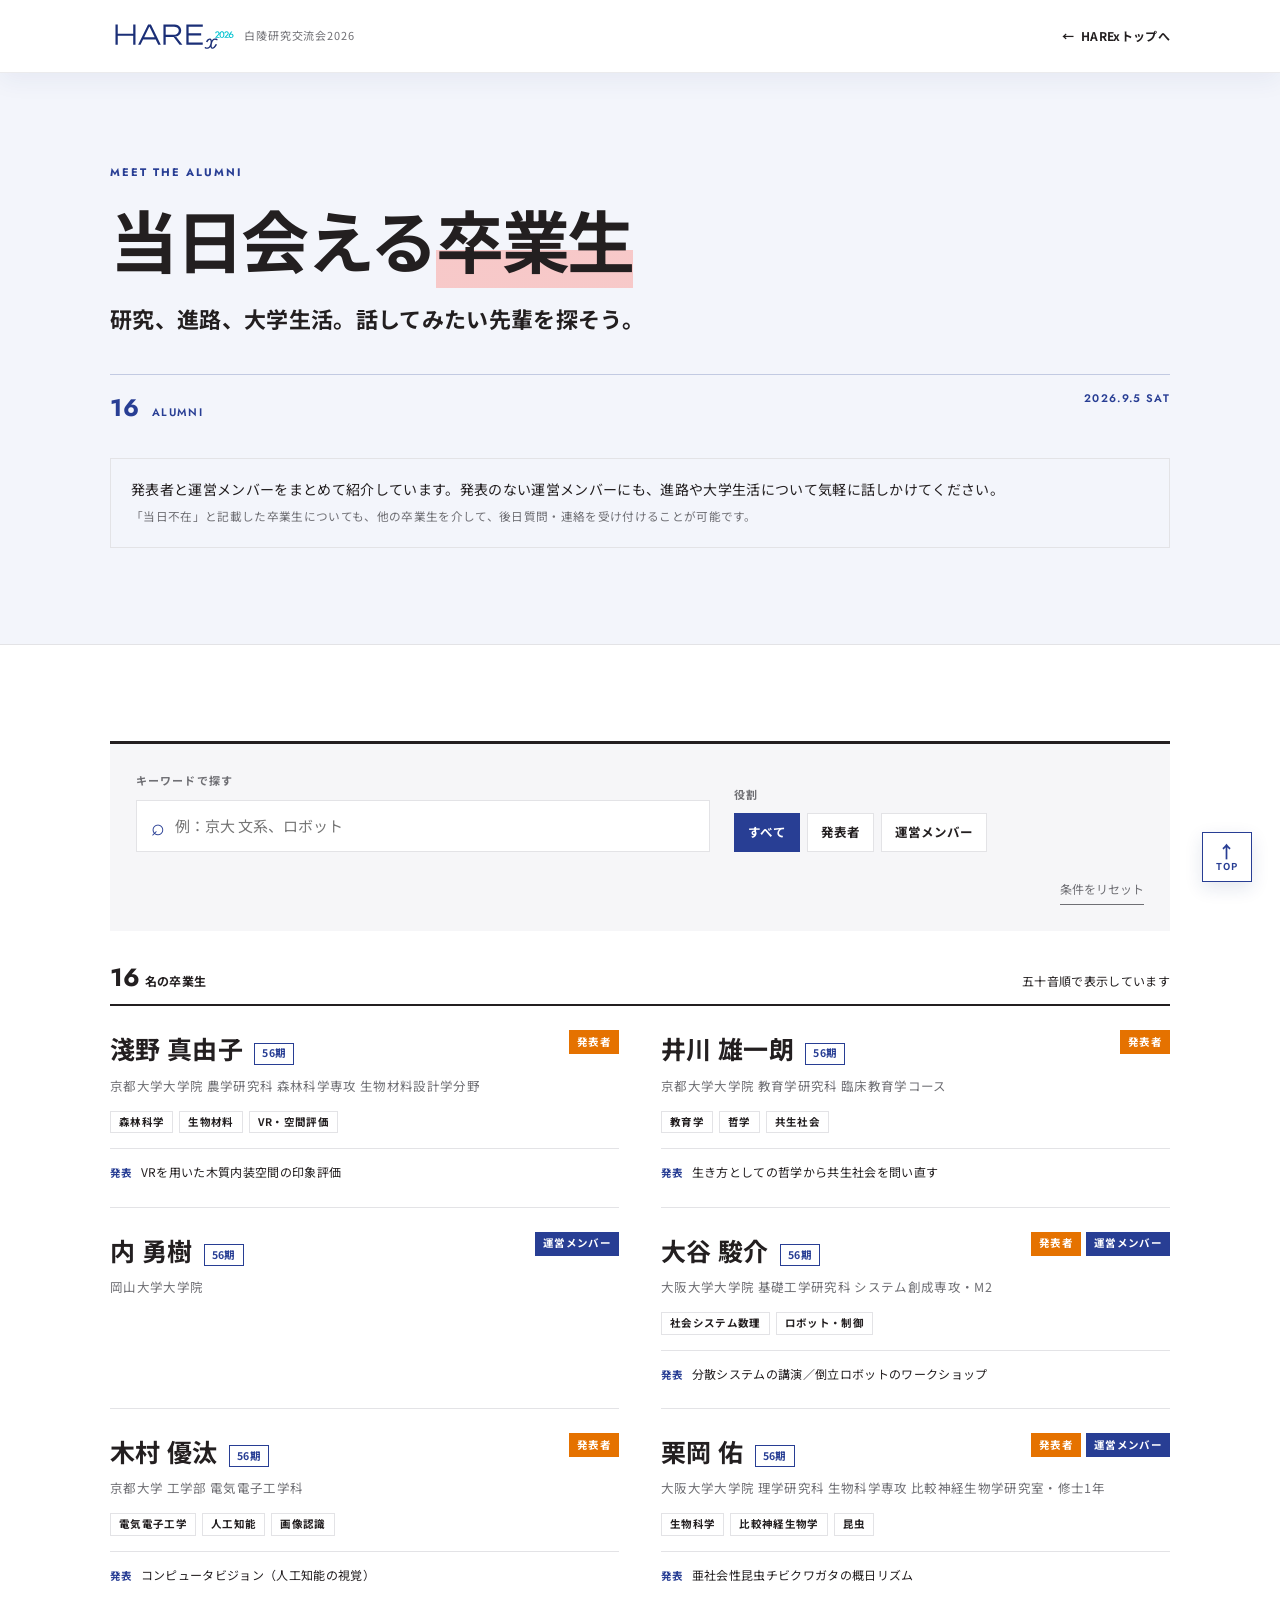
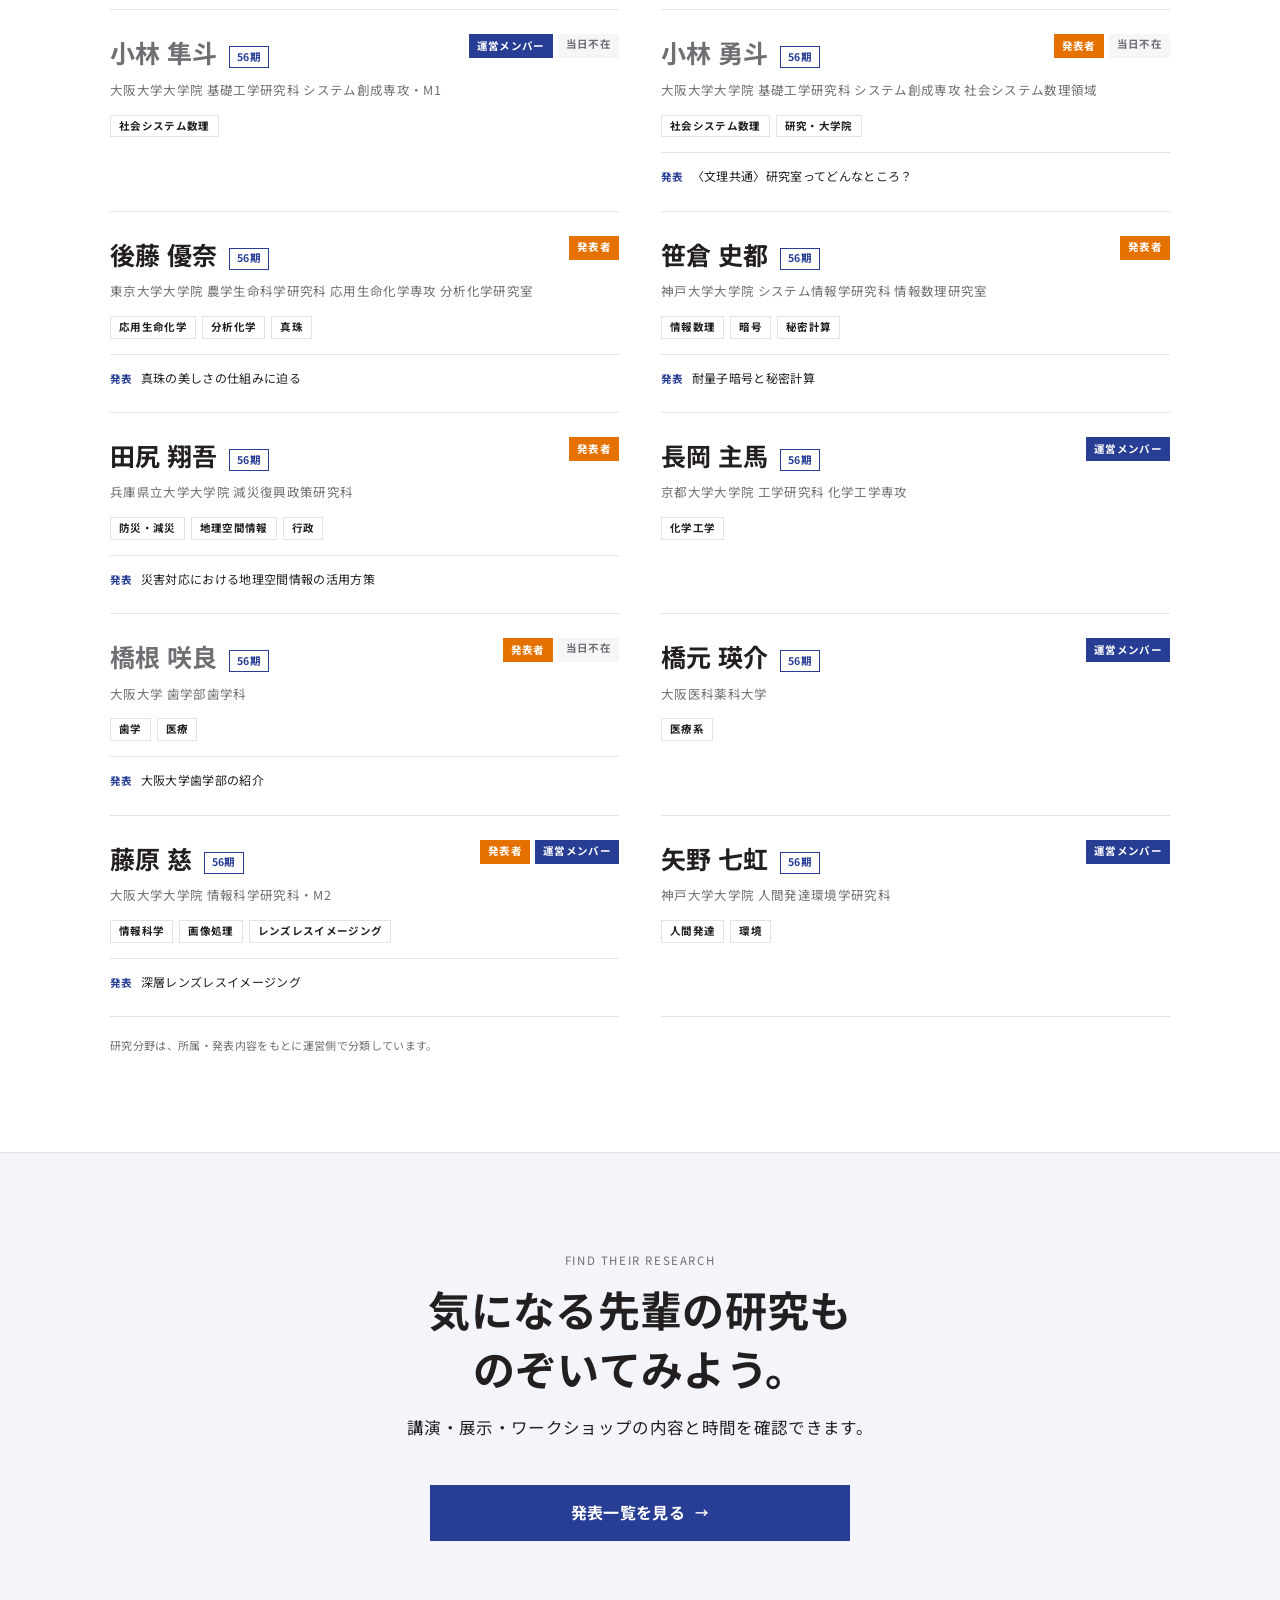
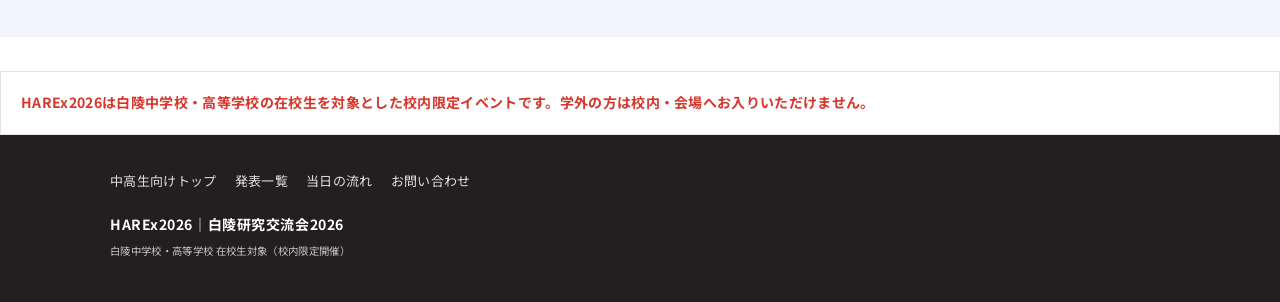
==== alumni.html @ eb09843e "参加メンバー一覧画面追加" ====
<!doctype html>
<html lang="ja">

<head>
    <meta charset="utf-8">
    <meta name="viewport" content="width=device-width,initial-scale=1,viewport-fit=cover">
    <meta name="theme-color" content="#ffffff">
    <title>当日会える卒業生｜HAREx2026</title>
    <meta name="description" content="HAREx2026に参加する白陵卒業生の一覧。大学、研究分野、発表や運営への参加から、話してみたい先輩を探せます。">
    <link rel="preconnect" href="https://fonts.googleapis.com">
    <link rel="preconnect" href="https://fonts.gstatic.com" crossorigin>
    <link href="https://fonts.googleapis.com/css2?family=Noto+Sans+JP:wght@400;500;700&display=swap" rel="stylesheet">
    <link rel="stylesheet" href="assets/style.css">
    <link rel="icon" href="assets/favicon.svg" type="image/svg+xml">
</head>

<body id="top" class="student-site listing-page alumni-page">
    <header class="site-header compact-header">
        <div class="wrap">
            <a class="brand" href="index.html" aria-label="HAREx 白陵研究交流会 トップへ">
                <img class="brand-logo" src="assets/harex-logo.svg" width="315" height="71" alt="HAREx">
                <span class="jp">白陵研究交流会2026</span>
            </a>
            <a class="back-link" href="index.html"><span aria-hidden="true">←</span> HARExトップへ</a>
        </div>
    </header>

    <main>
        <section class="listing-hero alumni-hero">
            <div class="wrap">
                <p class="eyebrow">MEET THE ALUMNI</p>
                <h1>当日会える<span class="mark">卒業生</span></h1>
                <p class="lead">研究、進路、大学生活。<br class="mobile-break">話してみたい先輩を探そう。</p>
                <div class="listing-summary"><span><b id="result-count">16</b> ALUMNI</span><span>2026.9.5 SAT</span>
                </div>
                <p class="notice">
                    発表者と運営メンバーをまとめて紹介しています。発表のない運営メンバーにも、進路や大学生活について気軽に話しかけてください。<br><small>「当日不在」と記載した卒業生についても、他の卒業生を介して、後日質問・連絡を受け付けることが可能です。</small>
                </p>
            </div>
        </section>

        <section class="alumni-browser" aria-labelledby="alumni-browser-title">
            <div class="wrap">
                <h2 id="alumni-browser-title" class="visually-hidden">卒業生を絞り込む</h2>
                <div class="filter-panel alumni-filter-panel">
                    <div class="search-field">
                        <label for="alumni-search">キーワードで探す</label>
                        <div class="search-control"><span aria-hidden="true">⌕</span><input id="alumni-search"
                                type="search" placeholder="例：京大 文系、ロボット" autocomplete="off"><button
                                id="alumni-search-clear" type="button" aria-label="検索語を消去">×</button></div>
                    </div>
                    <fieldset class="filter-group" data-filter-group="role">
                        <legend>役割</legend>
                        <div class="filter-options">
                            <button type="button" class="filter-chip is-active" data-filter="all"
                                aria-pressed="true">すべて</button>
                            <button type="button" class="filter-chip" data-filter="発表者"
                                aria-pressed="false">発表者</button>
                            <button type="button" class="filter-chip" data-filter="運営メンバー"
                                aria-pressed="false">運営メンバー</button>
                        </div>
                    </fieldset>
                    <button id="alumni-reset-filters" class="reset-filters" type="button">条件をリセット</button>
                </div>

                <div class="result-bar" aria-live="polite">
                    <p><b id="alumni-visible-count">16</b>名の卒業生</p>
                    <p id="alumni-filter-description">五十音順で表示しています</p>
                </div>

                <div id="alumni-list" class="member-grid alumni-list">
                    <article class="member-card alumni-card" data-sort="あさのまゆこ" data-role="発表者"
                        data-search="淺野 真由子 あさの まゆこ 発表者 京都大学 京大 大学院 農学研究科 森林科学 生物材料設計 VR 木質 内装 建築 デザイン 心理 環境 林業 木材 材料 生命 農学 理系 工学">
                        <div class="member-head">
                            <h2>淺野 真由子 <span class="cohort-tag">56期</span></h2>
                            <div class="role-tags"><span class="role-tag presenter">発表者</span></div>
                        </div>
                        <p class="member-affiliation">京都大学大学院 農学研究科 森林科学専攻 生物材料設計学分野</p>
                        <ul class="member-fields" aria-label="研究分野">
                            <li>森林科学</li>
                            <li>生物材料</li>
                            <li>VR・空間評価</li>
                        </ul>
                        <p class="member-presentation"><b>発表</b>VRを用いた木質内装空間の印象評価</p>
                    </article>
                    <article class="member-card alumni-card" data-sort="いがわゆういちろう" data-role="発表者"
                        data-search="井川 雄一朗 いがわ ゆういちろう 発表者 京都大学 京大 大学院 教育学研究科 臨床教育学 哲学 共生社会 教育 倫理 思想 心理 多様性 文系 人文 社会">
                        <div class="member-head">
                            <h2>井川 雄一朗 <span class="cohort-tag">56期</span></h2>
                            <div class="role-tags"><span class="role-tag presenter">発表者</span></div>
                        </div>
                        <p class="member-affiliation">京都大学大学院 教育学研究科 臨床教育学コース</p>
                        <ul class="member-fields" aria-label="研究分野">
                            <li>教育学</li>
                            <li>哲学</li>
                            <li>共生社会</li>
                        </ul>
                        <p class="member-presentation"><b>発表</b>生き方としての哲学から共生社会を問い直す</p>
                    </article>
                    <article class="member-card alumni-card" data-sort="うちゆうき" data-role="運営メンバー"
                        data-search="内 勇樹 うち ゆうき 運営メンバー 岡山大学 大学院 進路 大学生活 相談">
                        <div class="member-head">
                            <h2>内 勇樹 <span class="cohort-tag">56期</span></h2>
                            <div class="role-tags"><span class="role-tag organizer">運営メンバー</span></div>
                        </div>
                        <p class="member-affiliation">岡山大学大学院</p>
                    </article>
                    <article class="member-card alumni-card" data-sort="おおたにしゅんすけ" data-role="発表者 運営メンバー"
                        data-search="大谷 駿介 おおたに しゅんすけ 発表者 運営メンバー 大阪大学 阪大 大学院 基礎工学研究科 システム創成専攻 M2 社会システム数理 ロボット 制御 分散システム AI 数学 情報 工学 理系 ものづくり">
                        <div class="member-head">
                            <h2>大谷 駿介 <span class="cohort-tag">56期</span></h2>
                            <div class="role-tags"><span class="role-tag presenter">発表者</span><span
                                    class="role-tag organizer">運営メンバー</span></div>
                        </div>
                        <p class="member-affiliation">大阪大学大学院 基礎工学研究科 システム創成専攻・M2</p>
                        <ul class="member-fields" aria-label="研究分野">
                            <li>社会システム数理</li>
                            <li>ロボット・制御</li>
                        </ul>
                        <p class="member-presentation"><b>発表</b>分散システムの講演／倒立ロボットのワークショップ</p>
                    </article>
                    <article class="member-card alumni-card" data-sort="きむらゆうた" data-role="発表者"
                        data-search="木村 優汰 きむら ゆうた 発表者 京都大学 京大 工学部 電気電子工学科 コンピュータビジョン 人工知能 AI 視覚 画像 カメラ 機械学習 深層学習 プログラミング 情報 数理 理系 工学">
                        <div class="member-head">
                            <h2>木村 優汰 <span class="cohort-tag">56期</span></h2>
                            <div class="role-tags"><span class="role-tag presenter">発表者</span></div>
                        </div>
                        <p class="member-affiliation">京都大学 工学部 電気電子工学科</p>
                        <ul class="member-fields" aria-label="研究分野">
                            <li>電気電子工学</li>
                            <li>人工知能</li>
                            <li>画像認識</li>
                        </ul>
                        <p class="member-presentation"><b>発表</b>コンピュータビジョン（人工知能の視覚）</p>
                    </article>
                    <article class="member-card alumni-card" data-sort="くりおかゆう" data-role="発表者 運営メンバー"
                        data-search="栗岡 佑 くりおか ゆう 発表者 運営メンバー 大阪大学 阪大 大学院 理学研究科 生物科学 比較神経生物学 修士1年 昆虫 チビクワガタ 概日リズム 体内時計 生態 動物 生命 農学 理系">
                        <div class="member-head">
                            <h2>栗岡 佑 <span class="cohort-tag">56期</span></h2>
                            <div class="role-tags"><span class="role-tag presenter">発表者</span><span
                                    class="role-tag organizer">運営メンバー</span></div>
                        </div>
                        <p class="member-affiliation">大阪大学大学院 理学研究科 生物科学専攻 比較神経生物学研究室・修士1年</p>
                        <ul class="member-fields" aria-label="研究分野">
                            <li>生物科学</li>
                            <li>比較神経生物学</li>
                            <li>昆虫</li>
                        </ul>
                        <p class="member-presentation"><b>発表</b>亜社会性昆虫チビクワガタの概日リズム</p>
                    </article>
                    <article class="member-card alumni-card is-absent" data-sort="こばやしはやと" data-role="運営メンバー"
                        data-search="小林 隼斗 こばやし はやと 運営メンバー 当日不在 大阪大学 阪大 大学院 基礎工学研究科 システム創成専攻 M1 社会システム数理 情報 数学 工学 理系">
                        <div class="member-head">
                            <h2>小林 隼斗 <span class="cohort-tag">56期</span></h2>
                            <div class="role-tags"><span class="role-tag organizer">運営メンバー</span><span
                                    class="member-status absent">当日不在</span></div>
                        </div>
                        <p class="member-affiliation">大阪大学大学院 基礎工学研究科 システム創成専攻・M1</p>
                        <ul class="member-fields" aria-label="研究分野">
                            <li>社会システム数理</li>
                        </ul>
                    </article>
                    <article class="member-card alumni-card is-absent" data-sort="こばやしゆうと" data-role="発表者"
                        data-search="小林 勇斗 こばやし ゆうと 発表者 当日不在 大阪大学 阪大 大学院 基礎工学研究科 システム創成専攻 社会システム数理 研究室 研究 進路 大学院 情報 数学 工学 理系">
                        <div class="member-head">
                            <h2>小林 勇斗 <span class="cohort-tag">56期</span></h2>
                            <div class="role-tags"><span class="role-tag presenter">発表者</span><span
                                    class="member-status absent">当日不在</span></div>
                        </div>
                        <p class="member-affiliation">大阪大学大学院 基礎工学研究科 システム創成専攻 社会システム数理領域</p>
                        <ul class="member-fields" aria-label="研究分野">
                            <li>社会システム数理</li>
                            <li>研究・大学院</li>
                        </ul>
                        <p class="member-presentation"><b>発表</b>〈文理共通〉研究室ってどんなところ？</p>
                    </article>
                    <article class="member-card alumni-card" data-sort="ごとうゆうな" data-role="発表者"
                        data-search="後藤 優奈 ごとう ゆうな 発表者 東京大学 東大 大学院 農学生命科学研究科 応用生命化学 分析化学 真珠 宝石 海洋 貝 材料 環境 生物 化学 生命 農学 理系">
                        <div class="member-head">
                            <h2>後藤 優奈 <span class="cohort-tag">56期</span></h2>
                            <div class="role-tags"><span class="role-tag presenter">発表者</span></div>
                        </div>
                        <p class="member-affiliation">東京大学大学院 農学生命科学研究科 応用生命化学専攻 分析化学研究室</p>
                        <ul class="member-fields" aria-label="研究分野">
                            <li>応用生命化学</li>
                            <li>分析化学</li>
                            <li>真珠</li>
                        </ul>
                        <p class="member-presentation"><b>発表</b>真珠の美しさの仕組みに迫る</p>
                    </article>
                    <article class="member-card alumni-card" data-sort="ささくらふみと" data-role="発表者"
                        data-search="笹倉 史都 ささくら ふみと 発表者 神戸大学 神大 大学院 システム情報学研究科 情報数理 暗号 秘密計算 量子 AI セキュリティ 数学 コンピュータ プログラミング 情報 理系 工学">
                        <div class="member-head">
                            <h2>笹倉 史都 <span class="cohort-tag">56期</span></h2>
                            <div class="role-tags"><span class="role-tag presenter">発表者</span></div>
                        </div>
                        <p class="member-affiliation">神戸大学大学院 システム情報学研究科 情報数理研究室</p>
                        <ul class="member-fields" aria-label="研究分野">
                            <li>情報数理</li>
                            <li>暗号</li>
                            <li>秘密計算</li>
                        </ul>
                        <p class="member-presentation"><b>発表</b>耐量子暗号と秘密計算</p>
                    </article>
                    <article class="member-card alumni-card" data-sort="たじりしょうご" data-role="発表者"
                        data-search="田尻 翔吾 たじり しょうご 発表者 兵庫県立大学 兵庫県大 県立大 大学院 減災復興政策研究科 防災 災害 減災 地理空間情報 能登半島地震 輪島 データ 政策 行政 地域 地図 文系 理系 文理融合 社会 情報 環境">
                        <div class="member-head">
                            <h2>田尻 翔吾 <span class="cohort-tag">56期</span></h2>
                            <div class="role-tags"><span class="role-tag presenter">発表者</span></div>
                        </div>
                        <p class="member-affiliation">兵庫県立大学大学院 減災復興政策研究科</p>
                        <ul class="member-fields" aria-label="研究分野">
                            <li>防災・減災</li>
                            <li>地理空間情報</li>
                            <li>行政</li>
                        </ul>
                        <p class="member-presentation"><b>発表</b>災害対応における地理空間情報の活用方策</p>
                    </article>
                    <article class="member-card alumni-card" data-sort="ながおかしゅめ" data-role="運営メンバー"
                        data-search="長岡 主馬 ながおか しゅめ 運営メンバー 京都大学 京大 大学院 工学研究科 化学工学専攻 化学 工学 理系 環境 ものづくり 進路 大学生活 相談">
                        <div class="member-head">
                            <h2>長岡 主馬 <span class="cohort-tag">56期</span></h2>
                            <div class="role-tags"><span class="role-tag organizer">運営メンバー</span></div>
                        </div>
                        <p class="member-affiliation">京都大学大学院 工学研究科 化学工学専攻</p>
                        <ul class="member-fields" aria-label="研究分野">
                            <li>化学工学</li>
                        </ul>
                    </article>
                    <article class="member-card alumni-card is-absent" data-sort="はしねさくら" data-role="発表者"
                        data-search="橋根 咲良 はしね さくら 発表者 当日不在 大阪大学 阪大 歯学部 歯学科 歯科 歯医者 医療 医学 健康 ヘルスケア 生物 生命 理系 進路">
                        <div class="member-head">
                            <h2>橋根 咲良 <span class="cohort-tag">56期</span></h2>
                            <div class="role-tags"><span class="role-tag presenter">発表者</span><span
                                    class="member-status absent">当日不在</span></div>
                        </div>
                        <p class="member-affiliation">大阪大学 歯学部歯学科</p>
                        <ul class="member-fields" aria-label="研究分野">
                            <li>歯学</li>
                            <li>医療</li>
                        </ul>
                        <p class="member-presentation"><b>発表</b>大阪大学歯学部の紹介</p>
                    </article>
                    <article class="member-card alumni-card" data-sort="はしもとえいすけ" data-role="運営メンバー"
                        data-search="橋元 瑛介 はしもと えいすけ 運営メンバー 大阪医科薬科大学 医療 医学 薬学 ヘルスケア 理系 進路 大学生活 相談">
                        <div class="member-head">
                            <h2>橋元 瑛介 <span class="cohort-tag">56期</span></h2>
                            <div class="role-tags"><span class="role-tag organizer">運営メンバー</span></div>
                        </div>
                        <p class="member-affiliation">大阪医科薬科大学</p>
                        <ul class="member-fields" aria-label="関心分野">
                            <li>医療系</li>
                        </ul>
                    </article>
                    <article class="member-card alumni-card" data-sort="ふじわらいつく" data-role="発表者 運営メンバー"
                        data-search="藤原 慈 ふじわら いつく 発表者 運営メンバー 大阪大学 阪大 大学院 情報科学研究科 M2 コンピュータサイエンス レンズレス イメージング AI 人工知能 画像 カメラ 光学 物理 機械学習 プログラミング 数学 情報 工学 理系 ものづくり">
                        <div class="member-head">
                            <h2>藤原 慈 <span class="cohort-tag">56期</span></h2>
                            <div class="role-tags"><span class="role-tag presenter">発表者</span><span
                                    class="role-tag organizer">運営メンバー</span></div>
                        </div>
                        <p class="member-affiliation">大阪大学大学院 情報科学研究科・M2</p>
                        <ul class="member-fields" aria-label="研究分野">
                            <li>情報科学</li>
                            <li>画像処理</li>
                            <li>レンズレスイメージング</li>
                        </ul>
                        <p class="member-presentation"><b>発表</b>深層レンズレスイメージング</p>
                    </article>
                    <article class="member-card alumni-card" data-sort="やのななこ" data-role="運営メンバー"
                        data-search="矢野 七虹 やの ななこ 運営メンバー 神戸大学 神大 大学院 人間発達環境学研究科 人間発達 環境 教育 心理 社会 文系 文理融合 進路 大学生活 相談">
                        <div class="member-head">
                            <h2>矢野 七虹 <span class="cohort-tag">56期</span></h2>
                            <div class="role-tags"><span class="role-tag organizer">運営メンバー</span></div>
                        </div>
                        <p class="member-affiliation">神戸大学大学院 人間発達環境学研究科</p>
                        <ul class="member-fields" aria-label="研究分野">
                            <li>人間発達</li>
                            <li>環境</li>
                        </ul>
                    </article>
                </div>

                <div id="alumni-no-results" class="no-results" hidden>
                    <p class="no-results-mark" aria-hidden="true">?</p>
                    <h2>該当する卒業生が見つかりません</h2>
                    <p>大学名、研究分野、興味のある言葉などを変えてみてください。</p>
                    <button class="btn" type="button" id="alumni-no-results-reset">すべての卒業生に戻す</button>
                </div>
                <p class="classification-note">研究分野は、所属・発表内容をもとに運営側で分類しています。</p>
            </div>
        </section>

        <section class="listing-cta">
            <div class="wrap">
                <p class="num">FIND THEIR RESEARCH</p>
                <h2>気になる先輩の研究も<br>のぞいてみよう。</h2>
                <p>講演・展示・ワークショップの内容と時間を確認できます。</p>
                <a class="btn" href="presentations.html">発表一覧を見る<span class="arw" aria-hidden="true">→</span></a>
            </div>
        </section>
    </main>

    <p class="notice"><b>HAREx2026は白陵中学校・高等学校の在校生を対象とした校内限定イベントです。学外の方は校内・会場へお入りいただけません。</b></p>
    <footer class="site">
        <div class="wrap">
            <div class="links"><a href="index.html">中高生向けトップ</a><a href="presentations.html">発表一覧</a><a
                    href="index.html#schedule">当日の流れ</a><a href="index.html#contact">お問い合わせ</a></div>
            <b>HAREx2026｜白陵研究交流会2026</b><br><small>白陵中学校・高等学校 在校生対象（校内限定開催）</small>
        </div>
    </footer>
    <a class="back-to-top listing-back-to-top" href="#top" aria-label="ページ上部へ戻る"><span class="back-to-top-arrow"
            aria-hidden="true">↑</span><span aria-hidden="true">TOP</span></a>
    <script src="assets/alumni.js" defer></script>
</body>

</html>
---- assets/style.css ----
@charset "utf-8";

@font-face {
    font-family: "Jost";
    src: url("fonts/Jost/Jost-VariableFont_wght.ttf") format("truetype");
    font-style: normal;
    font-weight: 100 900;
    font-display: swap;
}

/* ==========================================================================
   HAREx 開催概要サイト
   構成：1ページ縦スクロール＋上部アンカーナビ。
   考え方：白地・墨色の文字・大きな英字見出し・広い余白で情報を整理し、
           色の塗りつぶしは「押せるもの（ボタン）」と〆切の強調だけに使う。
   ========================================================================== */

:root {
    --ink: #231f20;
    /* 本文・見出しの基本色 */
    --sub: #6f6f74;
    /* 補足文 */
    --line: #e3e3e6;
    /* 罫線 */
    --line-strong: #231f20;
    --bg: #ffffff;
    --tint: #f6f6f8;
    /* ごく薄い面。図の下地などに */
    --navy: #283e94;
    /* リンクとボタン */
    --navy-dark: #1b2f77;
    --red: #d8352b;
    /* 〆切など、注意を引きたい一点 */
    --font: "Noto Sans JP", "Hiragino Kaku Gothic ProN", "Hiragino Sans", "Yu Gothic", Meiryo, system-ui, sans-serif;
    --maxw: 1140px;
    --pad: 22px;
    --head: 56px;
    /* 赤・青のアンダーラインを引き終わるまでの共通時間 */
    --underline-animation-duration: 1.2s;
}

* {
    box-sizing: border-box;
    -webkit-tap-highlight-color: rgba(35, 31, 32, .08);
}

html {
    scroll-behavior: smooth;
    -webkit-text-size-adjust: 100%;
}

body {
    margin: 0;
    background: var(--bg);
    color: var(--ink);
    font-family: var(--font);
    font-size: 15.5px;
    line-height: 1.95;
    letter-spacing: .02em;
    overflow-x: hidden;
    padding-bottom: calc(72px + env(safe-area-inset-bottom));
}

img,
svg {
    max-width: 100%;
}

p {
    margin: 0 0 1.4em;
}

p:last-child {
    margin-bottom: 0;
}

b,
strong {
    font-weight: 700;
}

a {
    color: var(--navy);
}

.wrap {
    max-width: var(--maxw);
    margin: 0 auto;
    padding: 0 var(--pad);
}

.mark {
    background: linear-gradient(transparent 62%, rgba(255, 118, 107, .35) 62%);
}

.emphasis-marker {
    margin: 0 -.08em;
    padding: 0 .08em;
    background: linear-gradient(transparent 58%, rgba(104, 174, 235, .32) 58%);
    -webkit-box-decoration-break: clone;
    box-decoration-break: clone;
}

/* JavaScriptが動作する場合のみ、強調線を初回表示時に左から描く */
.has-scroll-animations .mark,
.has-scroll-animations .emphasis-marker {
    background-repeat: no-repeat;
    background-position: left bottom;
    background-size: 0 100%;
    transition: background-size var(--underline-animation-duration) cubic-bezier(.2, .75, .25, 1);
}

.has-scroll-animations .mark.is-revealed,
.has-scroll-animations .emphasis-marker.is-revealed {
    background-size: 100% 100%;
}

/* ==========================================================================
   ヘッダー
   ========================================================================== */
.site-header {
    position: sticky;
    top: 0;
    z-index: 50;
    background: rgba(255, 255, 255, .76);
    -webkit-backdrop-filter: saturate(1.45) blur(18px);
    backdrop-filter: saturate(1.45) blur(18px);
    border-bottom: 1px solid rgba(227, 227, 230, .72);
    box-shadow: 0 8px 24px rgba(27, 47, 119, .06);
}

.site-header .wrap {
    display: flex;
    flex-wrap: wrap;
    align-items: center;
    gap: 0 16px;
}

.brand {
    display: flex;
    align-items: center;
    gap: 10px;
    height: var(--head);
    text-decoration: none;
    color: var(--ink);
    flex: 1 1 auto;
    overflow: hidden;
    transition: height .28s ease, opacity .2s ease, visibility 0s;
}

.brand-logo {
    display: block;
    width: 112px;
    height: auto;
    transition: width .28s ease;
}

.brand .jp {
    font-size: 11px;
    line-height: 1.4;
    color: var(--sub);
    letter-spacing: .08em;
}

.header-cta {
    display: none;
}

/* アンカーナビ。スマホでは横スクロール、広い画面ではヘッダー右に並ぶ */
.site-nav {
    flex: 1 1 100%;
    display: flex;
    gap: 2px;
    overflow-x: auto;
    scrollbar-width: none;
    border-top: 1px solid var(--line);
    margin: 0 calc(var(--pad) * -1);
    padding: 0 var(--pad);
    -webkit-overflow-scrolling: touch;
}

.site-nav::-webkit-scrollbar {
    display: none;
}

.site-nav a {
    flex: 0 0 auto;
    display: inline-flex;
    align-items: center;
    min-height: 46px;
    padding: 0 12px;
    font-size: 13.5px;
    color: var(--ink);
    text-decoration: none;
    white-space: nowrap;
    border-bottom: 2px solid transparent;
    transition: min-height .28s ease, padding .28s ease, font-size .28s ease;
}

.site-nav a.on {
    font-weight: 700;
    border-bottom-color: var(--ink);
}

.site-nav a:first-child {
    margin-left: auto;
}

/* スクロール後は、スマホではロゴ行を閉じてページ内ナビだけを残す */
body.is-header-compact .brand {
    height: 0;
    opacity: 0;
    visibility: hidden;
    pointer-events: none;
    transition-delay: 0s, 0s, .28s;
}

body.is-header-compact .site-nav a {
    min-height: 42px;
}

body.is-header-compact section {
    scroll-margin-top: 58px;
}

/* ==========================================================================
   ヒーロー
   ========================================================================== */
.mv {
    padding: 44px 0 8px;
    background-color: #eef5f8;
    background-image:
        linear-gradient(rgba(255, 255, 255, .72), rgba(255, 255, 255, .72)),
        url("hakuryo-gemini-generated.png");
    background-repeat: no-repeat;
    background-position: 75% center;
    background-size: cover;
}

.mv .eyebrow {
    font-size: 11px;
    letter-spacing: .22em;
    color: var(--sub);
    margin-bottom: 18px;
}

.mv .date {
    display: flex;
    align-items: baseline;
    flex-wrap: wrap;
    gap: 0 12px;
    font-family: "Jost", sans-serif;
    font-size: clamp(48px, 15vw, 88px);
    font-weight: 500;
    line-height: 1.02;
    letter-spacing: -.02em;
    margin: 0;
}

.mv .date .dow {
    font-size: .3em;
    letter-spacing: .16em;
    font-weight: 500;
}

.mv .time {
    margin: 10px 0 0;
    font-family: "Jost", sans-serif;
    font-size: clamp(20px, 5.4vw, 30px);
    font-weight: 500;
    letter-spacing: .02em;
}

.mv-meta {
    margin: 22px 0 0;
    padding: 18px 0 0;
    border-top: 1px solid var(--line);
    font-size: 14.5px;
    line-height: 1.9;
    color: var(--ink);
}

.mv-meta span {
    display: block;
    color: var(--sub);
    font-size: 13px;
}

.statement {
    padding: 42px 0 8px;
}

.statement h1 {
    margin: 0 0 22px;
    font-size: clamp(24px, 6.6vw, 38px);
    font-weight: 700;
    line-height: 1.6;
    letter-spacing: .01em;
}

.statement p {
    max-width: 44em;
    font-size: 16px;
}

.phd {
    display: block;
    width: 100%;
    max-width: 300px;
    height: auto;
    margin: 26px auto 10px;
}

.credit {
    margin-top: 12px;
    font-size: 11.5px;
    color: var(--sub);
    line-height: 1.7;
}

/* 資料の性格を伝える注記 */
.notice {
    margin: 34px 0 0;
    padding: 18px 20px;
    border: 1px solid var(--line);
    font-size: 14px;
    line-height: 1.85;
}

.notice b {
    color: var(--red);
}

/* ==========================================================================
   セクションの共通形
   ========================================================================== */
section {
    padding: 64px 0;
    border-top: 1px solid var(--line);
    scroll-margin-top: calc(var(--head) + 50px);
}

section:first-of-type {
    border-top: 0;
}

.heading {
    margin: 0 0 30px;
    display: flex;
    align-items: baseline;
    flex-wrap: wrap;
    gap: 4px 14px;
}

.heading .en {
    font-size: clamp(30px, 8.4vw, 48px);
    font-weight: 700;
    line-height: 1.15;
    letter-spacing: .01em;
}

.heading .jp {
    font-size: 13.5px;
    font-weight: 700;
    letter-spacing: .06em;
}

.lead {
    max-width: 44em;
    margin: 0 0 28px;
    font-size: clamp(18px, 4.8vw, 23px);
    font-weight: 700;
    line-height: 1.75;
}

.body {
    max-width: 44em;
}

.body p+p {
    margin-top: 1.4em;
}

.note {
    max-width: 46em;
    margin-top: 26px;
    font-size: 13.5px;
    line-height: 1.85;
    color: var(--sub);
}

h3 {
    margin: 0 0 10px;
    font-size: 17px;
    font-weight: 700;
    line-height: 1.6;
}

/* 見出しの上に置く小さな通し番号 */
.num {
    display: block;
    font-size: 11.5px;
    letter-spacing: .14em;
    color: var(--sub);
    margin-bottom: 6px;
}

/* ========================================================================== 
   定義リスト（開催概要）
   ========================================================================== */
.overview-links {
    display: flex;
    flex-wrap: wrap;
    gap: 8px;
    margin: -8px 0 28px;
}

.overview-links a {
    display: inline-flex;
    align-items: center;
    justify-content: center;
    gap: 7px;
    min-height: 40px;
    padding: 0 14px;
    background: #fff;
    border: 1px solid var(--navy);
    color: var(--navy);
    font-size: 13px;
    font-weight: 700;
    line-height: 1.4;
    text-decoration: none;
    transition: background-color .2s ease, color .2s ease;
}

.overview-links a:hover {
    background: var(--navy);
    color: #fff;
}

.overview-links a:focus-visible {
    outline: 2px solid var(--navy);
    outline-offset: 3px;
}

.facts {
    margin: 0;
    border-top: 1px solid var(--line);
}

.facts>div {
    display: grid;
    grid-template-columns: 84px 1fr;
    gap: 4px 16px;
    padding: 15px 0;
    border-bottom: 1px solid var(--line);
}

.facts dt {
    font-size: 11.5px;
    letter-spacing: .12em;
    color: var(--sub);
    padding-top: 5px;
}

.facts dd {
    margin: 0;
    font-size: 16px;
    line-height: 1.8;
}

.facts dd small {
    display: block;
    font-size: 13px;
    color: var(--sub);
    line-height: 1.7;
}

/* ==========================================================================
   横並びの項目（発表形式・資料の準備・補足など）
   ========================================================================== */
.cols {
    display: grid;
    gap: 0;
}

.cols>article {
    padding: 22px 0;
    border-top: 1px solid var(--line);
}

.cols>article:last-child {
    border-bottom: 1px solid var(--line);
}

.cols p {
    font-size: 15px;
}

.tag {
    display: inline-block;
    margin-top: 10px;
    padding: 5px 12px;
    border: 1px solid var(--line);
    font-size: 13px;
    color: var(--ink);
}

/* 図版の下地 */
.figure {
    margin-top: 16px;
    background: var(--tint);
    padding: 12px;
}

.figure svg {
    display: block;
    width: 100%;
    height: auto;
}

.caption {
    margin-top: 10px;
    font-size: 12.5px;
    color: var(--sub);
    line-height: 1.7;
}

/* 補足の一文（帯にしない） */
.emph {
    margin: 26px 0 0;
    padding: 18px 0 0;
    border-top: 2px solid var(--line-strong);
    font-size: clamp(16px, 4.4vw, 19px);
    font-weight: 700;
    line-height: 1.8;
}

/* ==========================================================================
   会場図
   ========================================================================== */
.venue {
    display: block;
    width: 100%;
    height: auto;
}

.venue .vn-room {
    fill: #fff;
}

.venue .vn-corr {
    fill: #ececee;
}

.venue .vn-wall {
    fill: none;
    stroke: var(--ink);
    stroke-width: 2.2;
    opacity: .7;
}

.venue .vn-prop {
    fill: rgba(35, 31, 32, .13);
}

.venue .vn-move {
    stroke: var(--red);
    stroke-width: 2;
    stroke-dasharray: 5 5;
    fill: none;
}

.venue .vn-name {
    fill: var(--ink);
    font-size: 15px;
    font-weight: 700;
}

.venue .vn-key {
    fill: var(--sub);
    font-size: 8.5px;
    letter-spacing: .12em;
}

.venue .vn-alum {
    fill: var(--red);
}

.venue .vn-you {
    fill: var(--navy);
    opacity: .5;
}

.venue .vn-leg {
    fill: var(--ink);
    font-size: 11px;
}

/* 会場図が画面に入ったときだけ、3企画と自由回遊の流れを短く再生する */
.has-scroll-animations .venue:not(.is-revealed) .vn-move path,
.has-scroll-animations .venue:not(.is-revealed) .vn-participants>use {
    opacity: 0;
}

.venue .vn-room,
.venue .vn-move path,
.venue .vn-participants>use {
    transform-box: fill-box;
    transform-origin: center;
}

.venue.is-revealed .vn-room--talk {
    animation: venue-room-pulse .8s ease-out .05s both;
}

.venue.is-revealed .vn-room--exhibition {
    animation: venue-room-pulse .8s ease-out .28s both;
}

.venue.is-revealed .vn-room--workshop {
    animation: venue-room-pulse .8s ease-out .51s both;
}

.venue.is-revealed .vn-move path {
    animation: venue-route-draw .7s ease-out both;
}

.venue.is-revealed .vn-move path:nth-child(1) {
    animation-delay: .6s;
}

.venue.is-revealed .vn-move path:nth-child(2) {
    animation-delay: .82s;
}

.venue.is-revealed .vn-move path:nth-child(3) {
    animation-delay: 1.04s;
}

.venue.is-revealed .vn-alum.vn-participants>use {
    animation: venue-presenter-pop .55s cubic-bezier(.2, .9, .3, 1.25) both;
}

.venue.is-revealed .vn-alum.vn-participants>use:nth-child(1) {
    animation-delay: .34s;
}

.venue.is-revealed .vn-alum.vn-participants>use:nth-child(2) {
    animation-delay: .56s;
}

.venue.is-revealed .vn-alum.vn-participants>use:nth-child(3) {
    animation-delay: .78s;
}

.venue.is-revealed .vn-you.vn-participants>use:not(.vn-walker) {
    animation: venue-student-arrive .5s ease-out both;
}

.venue.is-revealed .vn-you.vn-participants>use:not(.vn-walker):nth-child(1),
.venue.is-revealed .vn-you.vn-participants>use:not(.vn-walker):nth-child(3),
.venue.is-revealed .vn-you.vn-participants>use:not(.vn-walker):nth-child(5) {
    animation-delay: 1.15s;
}

.venue.is-revealed .vn-you.vn-participants>use:not(.vn-walker):nth-child(2),
.venue.is-revealed .vn-you.vn-participants>use:not(.vn-walker):nth-child(4) {
    animation-delay: 1.35s;
}

.venue.is-revealed .vn-walker--1 {
    animation: venue-walk-right 1.5s ease-in-out 1.15s both;
}

.venue.is-revealed .vn-walker--2 {
    animation: venue-walk-left 1.35s ease-in-out 1.35s both;
}

.venue.is-revealed .vn-walker--3 {
    animation: venue-walk-right 1.4s ease-in-out 1.25s both;
}

.venue.is-revealed .vn-walker--4 {
    animation: venue-walk-left 1.55s ease-in-out 1.05s both;
}

@keyframes venue-room-pulse {
    0% {
        fill: #fff;
    }

    45% {
        fill: #f8e8e5;
    }

    100% {
        fill: #fff;
    }
}

@keyframes venue-route-draw {
    from {
        stroke-dasharray: 44;
        stroke-dashoffset: 44;
        opacity: 0;
    }

    to {
        stroke-dasharray: 5 5;
        stroke-dashoffset: 0;
        opacity: 1;
    }
}

@keyframes venue-presenter-pop {
    from {
        opacity: 0;
        transform: translateY(7px) scale(.5);
    }

    to {
        opacity: 1;
        transform: translateY(0) scale(1);
    }
}

@keyframes venue-student-arrive {
    from {
        opacity: 0;
        transform: translateY(5px);
    }

    to {
        opacity: 1;
        transform: translateY(0);
    }
}

@keyframes venue-walk-right {
    0% {
        opacity: 0;
        transform: translateX(-44px);
    }

    18%,
    82% {
        opacity: .5;
    }

    100% {
        opacity: .5;
        transform: translateX(0);
    }
}

@keyframes venue-walk-left {
    0% {
        opacity: 0;
        transform: translateX(44px);
    }

    18%,
    82% {
        opacity: .5;
    }

    100% {
        opacity: .5;
        transform: translateX(0);
    }
}

/* ==========================================================================
   タイムテーブル
   ========================================================================== */
.tt {
    margin-top: 22px;
    overflow-x: auto;
    -webkit-overflow-scrolling: touch;
}

.tt table {
    width: 100%;
    min-width: 560px;
    border-collapse: collapse;
    table-layout: fixed;
    font-variant-numeric: tabular-nums;
}

.tt th,
.tt td {
    border: 1px solid var(--line);
    padding: 10px 12px;
    text-align: center;
    vertical-align: middle;
}

.tt thead th {
    background: var(--ink);
    color: #fff;
    font-size: 13.5px;
    letter-spacing: .04em;
}

.tt thead th small {
    color: rgba(255, 255, 255, .72);
}

.tt thead th:first-child {
    width: 112px;
    background: #424044;
}

.tt tbody th {
    background: var(--tint);
    color: var(--ink);
    font-size: 14px;
    line-height: 1.3;
}

.tt th small,
.tt td small {
    display: block;
    margin-top: 3px;
    color: var(--sub);
    font-size: 10.5px;
    font-weight: 400;
    line-height: 1.5;
}

.tt td {
    font-size: 13px;
    line-height: 1.4;
}

.tt td b {
    display: block;
    color: var(--ink);
    font-size: 13.5px;
}

.tt .slot-30 {
    height: 66px;
}

.tt .slot-15 {
    height: 34px;
}

.tt .talk {
    background: rgba(40, 62, 148, .08);
}

.tt .exhibition {
    background: rgba(35, 31, 32, .045);
}

.tt .workshop {
    background: rgba(40, 62, 148, .035);
}

/* ==========================================================================
   発表内容の図とタグ
   ========================================================================== */
.mixfig {
    display: block;
    width: 100%;
    max-width: 480px;
    height: auto;
    margin: 0 auto;
}

.mf-main {
    fill: rgba(40, 62, 148, .1);
    stroke: var(--navy);
    stroke-width: 2;
}

.mf-sub {
    fill: rgba(216, 53, 43, .08);
    stroke: var(--red);
    stroke-width: 2;
}

.mf-tag {
    fill: var(--sub);
    font-size: 10px;
    letter-spacing: .14em;
    text-anchor: middle;
    font-weight: 700;
}

.mf-name {
    fill: var(--ink);
    text-anchor: middle;
    font-weight: 700;
}

.mf-plus {
    fill: var(--sub);
    font-size: 26px;
    text-anchor: middle;
}

/* 「研究トピック＋専攻分野」の関係を順番に組み立てる */
.has-scroll-animations [data-scroll-animation="mix"]:not(.is-revealed) .mf-main,
.has-scroll-animations [data-scroll-animation="mix"]:not(.is-revealed) .mf-sub,
.has-scroll-animations [data-scroll-animation="mix"]:not(.is-revealed) text,
.has-scroll-animations [data-scroll-animation="slides"]:not(.is-revealed) *,
.has-scroll-animations [data-scroll-animation="posters"]:not(.is-revealed) *,
.has-scroll-animations [data-scroll-animation="demonstration"]:not(.is-revealed) * {
    opacity: 0;
}

[data-scroll-animation="mix"] .mf-main,
[data-scroll-animation="mix"] .mf-sub,
[data-scroll-animation="mix"] text,
[data-scroll-animation="slides"] *,
[data-scroll-animation="posters"] *,
[data-scroll-animation="demonstration"] * {
    transform-box: fill-box;
    transform-origin: center;
}

[data-scroll-animation="mix"].is-revealed .mf-main {
    animation: diagram-circle-in .65s cubic-bezier(.2, .85, .25, 1.15) both;
}

[data-scroll-animation="mix"].is-revealed .mf-plus {
    animation: diagram-pop-in .4s ease-out .32s both;
}

[data-scroll-animation="mix"].is-revealed .mf-sub {
    animation: diagram-circle-in .6s cubic-bezier(.2, .85, .25, 1.15) .5s both;
}

[data-scroll-animation="mix"].is-revealed .mf-main~text:not(.mf-plus),
[data-scroll-animation="mix"].is-revealed .mf-main+text {
    animation: diagram-fade-up .45s ease-out .22s both;
}

[data-scroll-animation="mix"].is-revealed .mf-sub~text {
    animation: diagram-fade-up .45s ease-out .78s both;
}

@keyframes diagram-circle-in {
    from {
        opacity: 0;
        transform: scale(.68);
    }

    to {
        opacity: 1;
        transform: scale(1);
    }
}

@keyframes diagram-pop-in {
    from {
        opacity: 0;
        transform: scale(.35) rotate(-12deg);
    }

    to {
        opacity: 1;
        transform: scale(1) rotate(0);
    }
}

@keyframes diagram-fade-up {
    from {
        opacity: 0;
        transform: translateY(6px);
    }

    to {
        opacity: 1;
        transform: translateY(0);
    }
}

.topics {
    display: flex;
    flex-wrap: wrap;
    gap: 8px;
    margin: 12px 0 0;
    padding: 0;
}

.topics li {
    list-style: none;
    padding: 7px 13px;
    border: 1px solid var(--line);
    font-size: 13.5px;
}

.list-label {
    margin: 34px 0 0;
    font-size: 12px;
    font-weight: 700;
    letter-spacing: .12em;
    color: var(--sub);
}

ul.plain {
    margin: 12px 0 0;
    padding: 0;
    list-style: none;
    border-top: 1px solid var(--line);
}

ul.plain li {
    padding: 11px 0;
    border-bottom: 1px solid var(--line);
    font-size: 15px;
}

/* 資料の作例サムネイル */
.of-sheet {
    fill: #fff;
    stroke: var(--line);
}

.of-block {
    fill: rgba(35, 31, 32, .2);
}

.of-mini {
    fill: rgba(40, 62, 148, .22);
}

.of-ink {
    stroke: var(--sub);
    stroke-width: 2;
    fill: none;
    stroke-linecap: round;
}

/* 資料作例は用紙、内容、図表の順に静かに立ち上げる */
[data-scroll-animation="slides"].is-revealed .of-sheet,
[data-scroll-animation="posters"].is-revealed .of-sheet,
[data-scroll-animation="demonstration"].is-revealed .of-sheet {
    animation: diagram-sheet-in .55s ease-out both;
}

[data-scroll-animation="slides"].is-revealed .of-sheet~.of-sheet,
[data-scroll-animation="posters"].is-revealed .of-sheet~.of-sheet,
[data-scroll-animation="demonstration"].is-revealed .of-sheet~.of-sheet {
    animation-delay: .18s;
}

[data-scroll-animation="slides"].is-revealed .of-block,
[data-scroll-animation="posters"].is-revealed .of-block {
    animation: diagram-content-in .5s ease-out .38s both;
    transform-origin: left center;
}

[data-scroll-animation="slides"].is-revealed .of-mini,
[data-scroll-animation="posters"].is-revealed .of-mini {
    animation: diagram-pop-in .48s ease-out .62s both;
}

[data-scroll-animation="posters"].is-revealed .of-mini rect {
    animation: diagram-tile-in .35s ease-out both;
}

[data-scroll-animation="posters"].is-revealed .of-mini rect:nth-child(2),
[data-scroll-animation="posters"].is-revealed .of-mini rect:nth-child(5) {
    animation-delay: .12s;
}

[data-scroll-animation="posters"].is-revealed .of-mini rect:nth-child(3),
[data-scroll-animation="posters"].is-revealed .of-mini rect:nth-child(6) {
    animation-delay: .24s;
}

[data-scroll-animation="demonstration"].is-revealed .of-block {
    animation: diagram-demo-in .48s ease-out .35s both;
}

[data-scroll-animation="demonstration"].is-revealed .of-block:nth-of-type(n+4) {
    animation-delay: .58s;
}

[data-scroll-animation="demonstration"].is-revealed .of-ink {
    animation: diagram-line-draw .75s ease-out .72s both;
}

@keyframes diagram-sheet-in {
    from {
        opacity: 0;
        transform: translateY(9px) scale(.97);
    }

    to {
        opacity: 1;
        transform: translateY(0) scale(1);
    }
}

@keyframes diagram-content-in {
    from {
        opacity: 0;
        transform: scaleX(.25);
    }

    to {
        opacity: 1;
        transform: scaleX(1);
    }
}

@keyframes diagram-tile-in {
    from {
        opacity: 0;
        transform: translateY(4px);
    }

    to {
        opacity: 1;
        transform: translateY(0);
    }
}

@keyframes diagram-demo-in {
    from {
        opacity: 0;
        transform: translateY(7px) scale(.82);
    }

    to {
        opacity: 1;
        transform: translateY(0) scale(1);
    }
}

@keyframes diagram-line-draw {
    from {
        opacity: 0;
        stroke-dasharray: 180;
        stroke-dashoffset: 180;
    }

    to {
        opacity: 1;
        stroke-dasharray: 180;
        stroke-dashoffset: 0;
    }
}

/* ==========================================================================
   参加登録
   ========================================================================== */
.entry {
    padding: 26px 0 30px;
    border-top: 1px solid var(--line);
}

.entry:last-of-type {
    border-bottom: 1px solid var(--line);
}

.entry h3 {
    font-size: 19px;
}

.entry .body {
    font-size: 15px;
}

.deadline {
    display: flex;
    align-items: baseline;
    flex-wrap: wrap;
    gap: 4px 14px;
    margin: 0 0 26px;
    padding: 16px 18px;
    border: 1px solid var(--red);
}

.deadline .l {
    font-size: 11px;
    letter-spacing: .14em;
    color: var(--red);
    font-weight: 700;
}

.deadline .d {
    font-size: clamp(17px, 4.8vw, 21px);
    font-weight: 700;
    line-height: 1.5;
}

.btn {
    display: inline-flex;
    align-items: center;
    justify-content: center;
    gap: 10px;
    min-height: 56px;
    width: 100%;
    max-width: 420px;
    margin-top: 18px;
    padding: 0 22px;
    background: var(--navy);
    color: #fff;
    font-size: 16px;
    font-weight: 700;
    text-decoration: none;
    border: 1px solid var(--navy);
}

.btn:hover {
    background: var(--navy-dark);
}

.btn.sub {
    background: #fff;
    color: var(--navy);
}

.btn .arw {
    font-size: .85em;
}

.btn .arw,
.header-cta .arw,
.overview-links .arw {
    display: inline-block;
    transition: transform .2s ease;
}

.btn:hover .arw,
.btn:focus-visible .arw,
.header-cta a:hover .arw,
.header-cta a:focus-visible .arw,
.overview-links a:hover .arw,
.overview-links a:focus-visible .arw {
    transform: translate(3px, -3px);
}

.topic-jump {
    display: inline-flex;
    align-items: center;
    gap: 6px;
    float: right;
    min-height: 27px;
    margin-left: .65em;
    padding: 1px 9px;
    background: #fff;
    border: 1px solid var(--navy);
    color: var(--navy);
    font-size: 11.5px;
    font-weight: 700;
    letter-spacing: .02em;
    line-height: 1.4;
    text-decoration: none;
    vertical-align: .08em;
    white-space: nowrap;
    transition: background-color .2s ease, border-color .2s ease, color .2s ease;
}

.topic-jump:hover {
    background: var(--navy);
    color: #fff;
}

.topic-jump:focus-visible {
    outline: 2px solid var(--navy);
    outline-offset: 3px;
}

.topic-jump .arw {
    display: inline-block;
    font-size: 10px;
    transition: transform .2s ease;
}

.topic-jump:hover .arw,
.topic-jump:focus-visible .arw {
    transform: translateY(3px);
}

.qr {
    display: none;
    align-items: center;
    gap: 14px;
    margin-top: 18px;
    padding: 14px;
    border: 1px solid var(--line);
    max-width: 420px;
}

.qr img {
    width: 92px;
    height: auto;
    flex: 0 0 auto;
    image-rendering: pixelated;
}

.qr .t {
    font-size: 12.5px;
    color: var(--sub);
    line-height: 1.7;
    word-break: break-all;
}

/* ==========================================================================
   よくある補足（アコーディオン）
   ========================================================================== */
.qa {
    border-top: 1px solid var(--line);
}

.qa details {
    border-bottom: 1px solid var(--line);
}

.qa summary {
    display: flex;
    align-items: center;
    gap: 12px;
    padding: 18px 0;
    font-size: 16px;
    font-weight: 700;
    cursor: pointer;
    list-style: none;
}

.qa summary::-webkit-details-marker {
    display: none;
}

.qa summary::after {
    content: "＋";
    margin-left: auto;
    font-size: 15px;
    color: var(--sub);
    font-weight: 400;
}

.qa details[open] summary::after {
    content: "−";
}

.qa .a {
    padding: 0 0 20px;
    font-size: 15px;
    line-height: 1.9;
}

/* ==========================================================================
   締めと連絡先
   ========================================================================== */
.closing .lead {
    max-width: 30em;
}

.contact {
    margin-top: 14px;
    border-top: 1px solid var(--line);
}

.contact div {
    display: flex;
    align-items: center;
    gap: 14px;
    min-height: 58px;
    padding: 10px 0;
    border-bottom: 1px solid var(--line);
    font-size: 15.5px;
    word-break: break-all;
}

.contact .k {
    flex: 0 0 52px;
    font-size: 11px;
    letter-spacing: .1em;
    color: var(--sub);
}

/* ==========================================================================
   フッターと固定ボタン
   ========================================================================== */
footer.site {
    background: var(--ink);
    color: rgba(255, 255, 255, .72);
    padding: 34px 0 40px;
    font-size: 12.5px;
    line-height: 1.9;
}

footer.site b {
    color: #fff;
    font-size: 14px;
    letter-spacing: .04em;
}

footer.site .links {
    display: flex;
    flex-wrap: wrap;
    gap: 6px 18px;
    margin-bottom: 18px;
}

footer.site .links a {
    color: rgba(255, 255, 255, .85);
    text-decoration: none;
    font-size: 13px;
}

footer.site .for-presenters {
    margin: 0 0 12px;
    font-size: 12px;
}

footer.site .for-presenters a {
    color: rgba(255, 255, 255, .74);
    text-decoration: underline;
    text-underline-offset: 3px;
}

footer.site .for-presenters a:hover,
footer.site .for-presenters a:focus-visible {
    color: #fff;
}

.back-to-top {
    position: fixed;
    right: 14px;
    bottom: calc(84px + env(safe-area-inset-bottom));
    z-index: 61;
    display: inline-flex;
    flex-direction: column;
    align-items: center;
    justify-content: center;
    width: 46px;
    height: 46px;
    background: rgba(255, 255, 255, .84);
    -webkit-backdrop-filter: blur(12px);
    backdrop-filter: blur(12px);
    border: 1px solid var(--navy);
    box-shadow: 0 6px 18px rgba(27, 47, 119, .12);
    color: var(--navy);
    font-size: 9.5px;
    font-weight: 700;
    letter-spacing: .08em;
    line-height: 1.1;
    text-decoration: none;
    transition: background-color .2s ease, color .2s ease, transform .2s ease;
}

.back-to-top-arrow {
    margin-bottom: 2px;
    font-size: 17px;
    line-height: 1;
}

.back-to-top:hover {
    background: var(--navy);
    color: #fff;
    transform: translateY(-2px);
}

.back-to-top:focus-visible {
    outline: 2px solid var(--navy);
    outline-offset: 3px;
}

.fixed-cta {
    position: fixed;
    left: 0;
    right: 0;
    bottom: 0;
    z-index: 60;
    padding: 8px var(--pad) calc(8px + env(safe-area-inset-bottom));
    background: rgba(255, 255, 255, .97);
    border-top: 1px solid var(--line);
}

.fixed-cta-inner {
    display: grid;
    grid-template-columns: minmax(0, 3fr) minmax(0, 2fr);
    gap: 8px;
    width: 100%;
    max-width: 620px;
    margin: 0 auto;
}

.fixed-cta .btn {
    margin: 0;
    display: flex;
    min-height: 52px;
    max-width: none;
    padding: 0 9px;
    font-size: clamp(12px, 3.5vw, 15px);
    white-space: nowrap;
}

.fixed-cta .btn.sub:hover {
    background: var(--tint);
}

/* ==========================================================================
   広い画面
   ========================================================================== */
@media (min-width:900px) {
    :root {
        --pad: 40px;
        --head: 72px;
    }

    body {
        font-size: 16.5px;
        padding-bottom: 0;
    }

    .site-header .wrap {
        flex-wrap: wrap;
    }

    .brand {
        flex: 1 1 auto;
    }

    .brand-logo {
        width: 124px;
    }

    .mobile-break {
        display: none;
    }

    .header-cta {
        display: grid;
        grid-template-columns: minmax(0, 3fr) minmax(0, 2fr);
        gap: 8px;
        width: 300px;
        transition: width .28s ease;
    }

    .header-cta a {
        display: inline-flex;
        align-items: center;
        justify-content: center;
        gap: 6px;
        min-height: 40px;
        padding: 0 12px;
        background: var(--navy);
        border: 1px solid var(--navy);
        color: #fff;
        font-size: 12.5px;
        font-weight: 700;
        line-height: 1.3;
        text-decoration: none;
        white-space: nowrap;
        transition: background-color .2s ease, color .2s ease;
    }

    .header-cta a:hover {
        background: var(--navy-dark);
    }

    .header-cta a.sub {
        background: rgba(255, 255, 255, .78);
        color: var(--navy);
    }

    .header-cta a.sub:hover {
        background: #fff;
    }

    .header-cta a:focus-visible {
        outline: 2px solid var(--navy);
        outline-offset: 3px;
    }

    .site-nav {
        flex: 1 1 100%;
        justify-content: flex-end;
        overflow: visible;
        border-top: 1px solid rgba(227, 227, 230, .72);
        margin: 0;
        padding: 0;
    }

    .site-nav a {
        min-height: 46px;
        padding: 0 14px;
        font-size: 14px;
    }

    /* スクロール後もロゴ・主ボタン・全ナビを残し、補助要素だけを省く */
    body.is-header-compact .brand {
        height: 48px;
        opacity: 1;
        visibility: visible;
        pointer-events: auto;
        transition-delay: 0s;
    }

    body.is-header-compact .brand-logo {
        width: 92px;
    }

    body.is-header-compact .brand .jp {
        display: none;
    }

    body.is-header-compact .header-cta {
        grid-template-columns: minmax(0, 3fr) minmax(0, 2fr);
        width: 300px;
    }

    body.is-header-compact .header-cta a {
        min-height: 34px;
    }

    body.is-header-compact .site-nav a {
        min-height: 40px;
        padding-right: 13px;
        padding-left: 13px;
        font-size: 13.5px;
    }

    body.is-header-compact section {
        scroll-margin-top: 96px;
    }

    .mv {
        padding: 76px 0 12px;
        background-image:
            linear-gradient(90deg,
                rgba(255, 255, 255, .95) 0%,
                rgba(255, 255, 255, .88) 42%,
                rgba(255, 255, 255, .44) 72%,
                rgba(255, 255, 255, .16) 100%),
            url("hakuryo-gemini-generated.png");
        background-position: center 62%;
    }

    .statement {
        padding: 60px 0 10px;
    }

    section {
        padding: 96px 0;
        scroll-margin-top: calc(var(--head) + 48px);
    }

    .heading {
        margin-bottom: 44px;
    }

    /* 2〜3列に並べる */
    .cols.c3 {
        grid-template-columns: repeat(3, 1fr);
        column-gap: 40px;
    }

    .cols.c2 {
        grid-template-columns: repeat(2, 1fr);
        column-gap: 40px;
    }

    .cols.c3>article,
    .cols.c2>article {
        border-bottom: 1px solid var(--line);
    }

    .member-grid {
        grid-template-columns: repeat(2, minmax(0, 1fr));
        column-gap: 40px;
    }

    /* 本文の左に見出し、右に図版 */
    .split {
        display: grid;
        grid-template-columns: minmax(0, 1fr) minmax(0, 1fr);
        gap: 48px;
        align-items: start;
    }

    .student-statement .split {
        grid-template-columns: minmax(0, 1fr);
        gap: 0;
    }

    .student-statement .body p {
        max-width: 62em;
    }

    .facts>div {
        grid-template-columns: 140px 1fr;
        padding: 18px 0;
    }

    .entry-grid {
        display: grid;
        grid-template-columns: 1fr 1fr;
        gap: 0 48px;
    }

    .entry {
        border-bottom: 1px solid var(--line);
    }

    .mv-meta {
        display: flex;
        gap: 48px;
    }

    .fixed-cta {
        display: none;
    }

    .back-to-top {
        right: 28px;
        bottom: 24px;
        width: 50px;
        height: 50px;
    }

    .qr {
        display: flex;
    }
}

@media (prefers-reduced-motion:reduce) {
    html {
        scroll-behavior: auto;
    }

    .brand,
    .brand-logo,
    .header-cta,
    .site-nav a {
        transition: none;
    }

    .topic-jump .arw {
        transition: none;
    }

    .btn .arw,
    .header-cta .arw,
    .overview-links .arw {
        transition: none;
    }

    .topic-jump:hover .arw,
    .topic-jump:focus-visible .arw {
        transform: none;
    }

    .btn:hover .arw,
    .btn:focus-visible .arw,
    .header-cta a:hover .arw,
    .header-cta a:focus-visible .arw,
    .overview-links a:hover .arw,
    .overview-links a:focus-visible .arw {
        transform: none;
    }

    .has-scroll-animations .mark,
    .has-scroll-animations .emphasis-marker {
        background-size: 100% 100%;
        transition: none;
    }

    .venue.is-revealed .vn-room,
    .venue.is-revealed .vn-move path,
    .venue.is-revealed .vn-participants>use,
    [data-scroll-animation="mix"].is-revealed *,
    [data-scroll-animation="slides"].is-revealed *,
    [data-scroll-animation="posters"].is-revealed *,
    [data-scroll-animation="demonstration"].is-revealed * {
        animation: none;
    }
}

/* ========================================================================== 
   中高生向けサイト
   ========================================================================== */
.student-site .student-mv {
    position: relative;
}

.student-site .statement-kicker,
.listing-hero .eyebrow {
    margin: 0 0 16px;
    color: var(--navy);
    font: 700 11px/1.4 "Jost", sans-serif;
    letter-spacing: .18em;
}

.student-statement h1 {
    max-width: 900px;
}

.quick-card {
    margin-top: 30px;
    padding: 24px;
    background: var(--tint);
    border-top: 3px solid var(--navy);
}

.quick-card .num {
    margin-bottom: 14px;
}

.quick-card dl {
    margin: 0;
}

.quick-card dl div {
    display: grid;
    grid-template-columns: 58px 1fr;
    gap: 12px;
    padding: 11px 0;
    border-bottom: 1px solid var(--line);
}

.quick-card dl div:last-child {
    border-bottom: 0;
}

.quick-card dt {
    color: var(--sub);
    font-size: 12px;
    font-weight: 700;
}

.quick-card dd {
    margin: 0;
    font-size: 14px;
    font-weight: 700;
}

.style-cards article {
    position: relative;
}

.free-roam {
    display: grid;
    gap: 12px;
    margin-top: 38px;
    padding: 22px;
    border: 1px solid var(--line-strong);
}

.free-roam-label {
    color: var(--red);
    font: 700 12px/1.4 "Jost", sans-serif;
    letter-spacing: .14em;
}

.free-roam p {
    margin: 0;
}

.presentation-teaser {
    background: #f3f5fb;
}

.teaser-grid {
    display: grid;
    gap: 12px;
    margin: 30px 0 4px;
}

.teaser-grid article {
    position: relative;
    min-height: 190px;
    padding: 22px;
    background: #fff;
    border-top: 3px solid var(--navy);
}

.teaser-grid h3 {
    margin: 26px 0 0;
    font-size: 19px;
    line-height: 1.6;
}

.teaser-grid h3 small,
.presentation-card h2 small {
    color: var(--sub);
    font-size: .7em;
    font-weight: 500;
}

.presentation-field {
    position: absolute;
    top: 21px;
    right: 22px;
    margin: 0;
    color: var(--sub);
    font-size: 11px;
    font-weight: 700;
    letter-spacing: .06em;
}

.presentation-type {
    display: inline-flex;
    align-items: center;
    min-height: 25px;
    padding: 2px 9px;
    color: #fff;
    font-size: 11px;
    font-weight: 700;
    letter-spacing: .04em;
    line-height: 1.3;
}

.presentation-type.talk {
    background: #e57200;
}

.presentation-type.exhibition {
    background: var(--navy);
}

.presentation-type.workshop {
    background: #13745c;
}

.presentation-link {
    margin-top: 20px;
}

/* ==========================================================================
   運営メンバー
   ========================================================================== */
.members-section {
    background: #fff;
}

.members-intro {
    margin-bottom: 0;
}

.member-grid {
    display: grid;
    gap: 0;
    margin-top: 32px;
    border-top: 1px solid var(--line-strong);
}

.member-card {
    min-width: 0;
    padding: 24px 0;
    border-bottom: 1px solid var(--line);
}

.member-card.is-absent {
    color: var(--sub);
}

.member-head {
    display: flex;
    align-items: center;
    justify-content: space-between;
    gap: 12px;
    margin-bottom: 8px;
}

.member-head h3 {
    margin: 0;
    font-size: 19px;
}

.member-status {
    flex: 0 0 auto;
    padding: 2px 8px;
    background: rgba(40, 62, 148, .08);
    color: var(--navy);
    font-size: 10.5px;
    font-weight: 700;
    line-height: 1.6;
}

.member-status.absent {
    background: var(--tint);
    color: var(--sub);
}

.member-affiliation {
    margin: 0;
    color: var(--sub);
    font-size: 12.5px;
    line-height: 1.75;
}

.member-fields {
    display: flex;
    flex-wrap: wrap;
    gap: 6px;
    margin: 14px 0 0;
    padding: 0;
    list-style: none;
}

.member-fields li {
    padding: 2px 8px;
    border: 1px solid var(--line);
    color: var(--ink);
    font-size: 10.5px;
    font-weight: 700;
    line-height: 1.6;
}

.members-note {
    margin-top: 20px;
    color: var(--sub);
    font-size: 12px;
}

.alumni-list {
    margin-top: 0;
}

.alumni-card .member-head {
    align-items: flex-start;
}

.alumni-card .member-head h2 {
    margin: 0;
    font-size: clamp(20px, 5.6vw, 25px);
    line-height: 1.45;
}

.role-tags {
    display: flex;
    flex: 0 0 auto;
    flex-wrap: wrap;
    justify-content: flex-end;
    gap: 5px;
    max-width: 58%;
}

.role-tag {
    display: inline-flex;
    align-items: center;
    min-height: 24px;
    padding: 2px 8px;
    color: #fff;
    font-size: 10.5px;
    font-weight: 700;
    line-height: 1.4;
}

.role-tag.presenter {
    background: #e57200;
}

.role-tag.organizer {
    background: var(--navy);
}

.member-presentation {
    margin: 15px 0 0;
    padding-top: 13px;
    border-top: 1px solid var(--line);
    color: var(--ink);
    font-size: 12px;
    line-height: 1.7;
}

.member-presentation b {
    display: inline-block;
    margin-right: 8px;
    color: var(--navy);
    font-size: 10.5px;
}

.alumni-page .listing-hero .notice small {
    color: var(--sub);
}

.cohort-tag {
    display: inline-flex;
    align-items: center;
    min-height: 22px;
    margin-left: 5px;
    padding: 1px 7px;
    border: 1px solid var(--navy);
    color: var(--navy);
    font-size: 10.5px;
    font-weight: 700;
    line-height: 1.4;
    vertical-align: .22em;
    white-space: nowrap;
}

.step-list {
    margin: 30px 0 0;
    padding: 0;
    list-style: none;
    border-top: 1px solid var(--line);
}

.step-list li {
    display: grid;
    grid-template-columns: 56px 1fr;
    gap: 12px;
    padding: 24px 0;
    border-bottom: 1px solid var(--line);
}

.step-num {
    padding-top: 3px;
    color: var(--navy);
    font: 700 13px/1.4 "Jost", sans-serif;
    letter-spacing: .12em;
}

.step-list h3 {
    margin: 0 0 8px;
    font-size: 18px;
}

.step-list p {
    margin: 0;
    color: var(--sub);
    font-size: 14px;
}

.survey-section {
    background: var(--navy);
    color: #fff;
}

.survey-section .heading .en,
.survey-section .heading .jp {
    color: #fff;
}

.survey-panel {
    display: grid;
    gap: 24px;
    padding: 24px;
    background: #fff;
    color: var(--ink);
}

.optional-badge {
    display: inline-flex;
    padding: 3px 9px;
    background: var(--tint);
    border: 1px solid var(--line);
    color: var(--sub);
    font-size: 11px;
    font-weight: 700;
}

.survey-panel h3 {
    margin: 12px 0 8px;
    font-size: 21px;
}

.survey-panel p {
    font-size: 14px;
}

.btn.is-disabled {
    cursor: not-allowed;
    background: #e6e6e8;
    border-color: #e6e6e8;
    color: #777;
}

.student-fixed-cta {
    grid-template-columns: minmax(0, 3fr) minmax(0, 2fr);
}

/* 発表一覧 */
.listing-page {
    padding-bottom: 0;
}

.compact-header .wrap {
    flex-wrap: nowrap;
}

.back-link {
    display: inline-flex;
    align-items: center;
    gap: 7px;
    color: var(--ink);
    font-size: 12px;
    font-weight: 700;
    text-decoration: none;
    white-space: nowrap;
}

.listing-hero {
    padding-top: 58px;
    background: #f3f5fb;
}

.listing-hero h1 {
    margin: 0 0 18px;
    font-size: clamp(34px, 9vw, 68px);
    line-height: 1.25;
    letter-spacing: -.035em;
}

.listing-hero .lead {
    margin-bottom: 36px;
    font-size: clamp(16px, 4.5vw, 22px);
}

.listing-summary {
    display: flex;
    justify-content: space-between;
    gap: 20px;
    padding-top: 16px;
    border-top: 1px solid rgba(40, 62, 148, .24);
    color: var(--navy);
    font: 600 11px/1.4 "Jost", sans-serif;
    letter-spacing: .12em;
}

.listing-summary b {
    margin-right: 7px;
    font-size: 24px;
}

.presentation-browser {
    padding-top: 42px;
}

.visually-hidden {
    position: absolute !important;
    width: 1px !important;
    height: 1px !important;
    padding: 0 !important;
    margin: -1px !important;
    overflow: hidden !important;
    clip: rect(0, 0, 0, 0) !important;
    white-space: nowrap !important;
    border: 0 !important;
}

.filter-panel {
    padding: 20px;
    background: var(--tint);
    border-top: 3px solid var(--ink);
}

.search-field label,
.filter-group legend {
    display: block;
    margin: 0 0 8px;
    padding: 0;
    color: var(--sub);
    font-size: 11px;
    font-weight: 700;
    letter-spacing: .1em;
}

.search-control {
    display: grid;
    grid-template-columns: auto 1fr auto;
    align-items: center;
    gap: 10px;
    min-height: 52px;
    padding: 0 14px;
    background: #fff;
    border: 1px solid var(--line);
}

.search-control:focus-within {
    border-color: var(--navy);
    box-shadow: 0 0 0 2px rgba(40, 62, 148, .12);
}

.search-control>span {
    color: var(--navy);
    font-size: 23px;
    line-height: 1;
}

.search-control input {
    width: 100%;
    min-width: 0;
    padding: 0;
    border: 0;
    outline: 0;
    background: transparent;
    color: var(--ink);
    font: inherit;
    font-size: 15px;
}

.search-control button {
    display: none;
    width: 32px;
    height: 32px;
    border: 0;
    background: transparent;
    color: var(--sub);
    cursor: pointer;
    font-size: 20px;
}

.search-control button.is-visible {
    display: block;
}

.filter-group {
    margin: 20px 0 0;
    padding: 0;
    border: 0;
}

.filter-options {
    display: flex;
    flex-wrap: wrap;
    gap: 7px;
}

.filter-chip {
    min-height: 38px;
    padding: 6px 13px;
    border: 1px solid var(--line);
    border-radius: 0;
    background: #fff;
    color: var(--ink);
    cursor: pointer;
    font: inherit;
    font-size: 12.5px;
    font-weight: 700;
}

.filter-chip:hover,
.filter-chip.is-active {
    background: var(--navy);
    border-color: var(--navy);
    color: #fff;
}

.filter-chip:focus-visible,
.reset-filters:focus-visible {
    outline: 2px solid var(--navy);
    outline-offset: 3px;
}

.reset-filters {
    margin-top: 20px;
    padding: 4px 0;
    border: 0;
    border-bottom: 1px solid currentColor;
    background: transparent;
    color: var(--sub);
    cursor: pointer;
    font: inherit;
    font-size: 12px;
}

.result-bar {
    display: flex;
    align-items: baseline;
    justify-content: space-between;
    gap: 16px;
    margin-top: 34px;
    padding-bottom: 12px;
    border-bottom: 1px solid var(--line-strong);
}

.result-bar p {
    margin: 0;
    font-size: 12px;
}

.result-bar p:first-child {
    font-weight: 700;
}

.result-bar p:first-child b {
    margin-right: 4px;
    font: 700 25px/1 "Jost", sans-serif;
}

#filter-description {
    color: var(--sub);
    text-align: right;
}

.presentation-list {
    display: grid;
}

.presentation-card {
    position: relative;
    padding: 28px 0 26px;
    border-bottom: 1px solid var(--line);
}

.presentation-card[hidden] {
    display: none;
}

.card-meta {
    display: flex;
    align-items: center;
    gap: 8px;
    margin-bottom: 16px;
}

.field-tag {
    display: inline-flex;
    align-items: center;
    min-height: 25px;
    padding: 2px 9px;
    border: 1px solid var(--line);
    color: var(--sub);
    font-size: 11px;
    font-weight: 700;
}

.card-number {
    margin-left: auto;
    color: #c8c8cd;
    font: 600 17px/1 "Jost", sans-serif;
    letter-spacing: .08em;
}

.presentation-card h2 {
    max-width: 36em;
    margin: 0 0 18px;
    font-size: clamp(19px, 5.4vw, 25px);
    line-height: 1.55;
}

.program-info {
    display: flex;
    flex-wrap: wrap;
    align-items: center;
    gap: 6px 12px;
    margin: -4px 0 12px;
    font-size: 12px;
    line-height: 1.5;
}

.program-info b {
    color: var(--navy);
    font: 700 15px/1.4 "Jost", var(--font);
    font-variant-numeric: tabular-nums;
}

.program-info span {
    color: var(--sub);
}

.program-info span::before {
    content: "@ ";
    color: #aaaab0;
}

.card-subtitle {
    margin: -9px 0 18px;
    color: var(--sub);
    font-size: 13px;
    line-height: 1.75;
}

.affiliation {
    margin: 0;
    padding-left: 17px;
    color: var(--sub);
    font-size: 12.5px;
    line-height: 1.75;
    text-indent: -17px;
}

.affiliation::before {
    content: "—";
    margin-right: 6px;
}

.no-results {
    padding: 70px 20px;
    text-align: center;
}

.no-results-mark {
    width: 54px;
    height: 54px;
    margin: 0 auto 18px;
    border: 1px solid var(--line-strong);
    border-radius: 50%;
    font: 500 30px/52px "Jost", sans-serif;
}

.no-results h2 {
    margin: 0 0 6px;
    font-size: 19px;
}

.no-results p:not(.no-results-mark) {
    color: var(--sub);
    font-size: 13px;
}

.no-results .btn {
    max-width: 280px;
}

.classification-note {
    margin-top: 18px;
    color: var(--sub);
    font-size: 11px;
}

.listing-cta {
    background: #f3f5fb;
    text-align: center;
}

.listing-cta h2 {
    margin: 8px 0 14px;
    font-size: clamp(27px, 7vw, 42px);
    line-height: 1.4;
}

.listing-cta .btn {
    margin-top: 18px;
}

.listing-cta-actions {
    display: flex;
    flex-wrap: wrap;
    justify-content: center;
    gap: 10px;
}

.listing-back-to-top {
    bottom: 18px;
}

@media (min-width: 700px) {
    .teaser-grid {
        grid-template-columns: repeat(3, 1fr);
    }

    .alumni-list {
        grid-template-columns: repeat(2, minmax(0, 1fr));
        column-gap: 42px;
    }

    .survey-panel {
        grid-template-columns: minmax(0, 1fr) auto;
        align-items: center;
        padding: 32px;
    }

    .survey-panel .btn {
        min-width: 260px;
        margin: 0;
    }

    .presentation-list {
        grid-template-columns: repeat(2, minmax(0, 1fr));
        column-gap: 42px;
    }
}

@media (min-width: 900px) {
    .student-site .student-mv {
        background-position: center 62%;
    }

    .quick-card {
        margin-top: 0;
    }

    .free-roam {
        grid-template-columns: 150px 1fr;
        align-items: center;
        padding: 26px 30px;
    }

    .step-list li {
        grid-template-columns: 100px 1fr;
        padding: 30px 0;
    }

    .compact-header .brand {
        flex: 1 1 auto;
    }

    .listing-hero {
        padding-top: 92px;
    }

    .filter-panel {
        display: grid;
        grid-template-columns: minmax(260px, 1.2fr) minmax(250px, 1fr) minmax(380px, 1.55fr);
        gap: 24px;
        align-items: end;
        padding: 26px;
    }

    .alumni-filter-panel {
        grid-template-columns: minmax(320px, 1.4fr) minmax(320px, 1fr);
    }

    .filter-group {
        margin: 0;
    }

    .reset-filters {
        grid-column: 1 / -1;
        justify-self: end;
        margin-top: -3px;
    }

    .presentation-list {
        grid-template-columns: repeat(3, minmax(0, 1fr));
        column-gap: 36px;
    }

    .presentation-card {
        min-height: 285px;
        padding: 34px 0 30px;
    }

    .presentation-card h2 {
        font-size: 21px;
    }
}
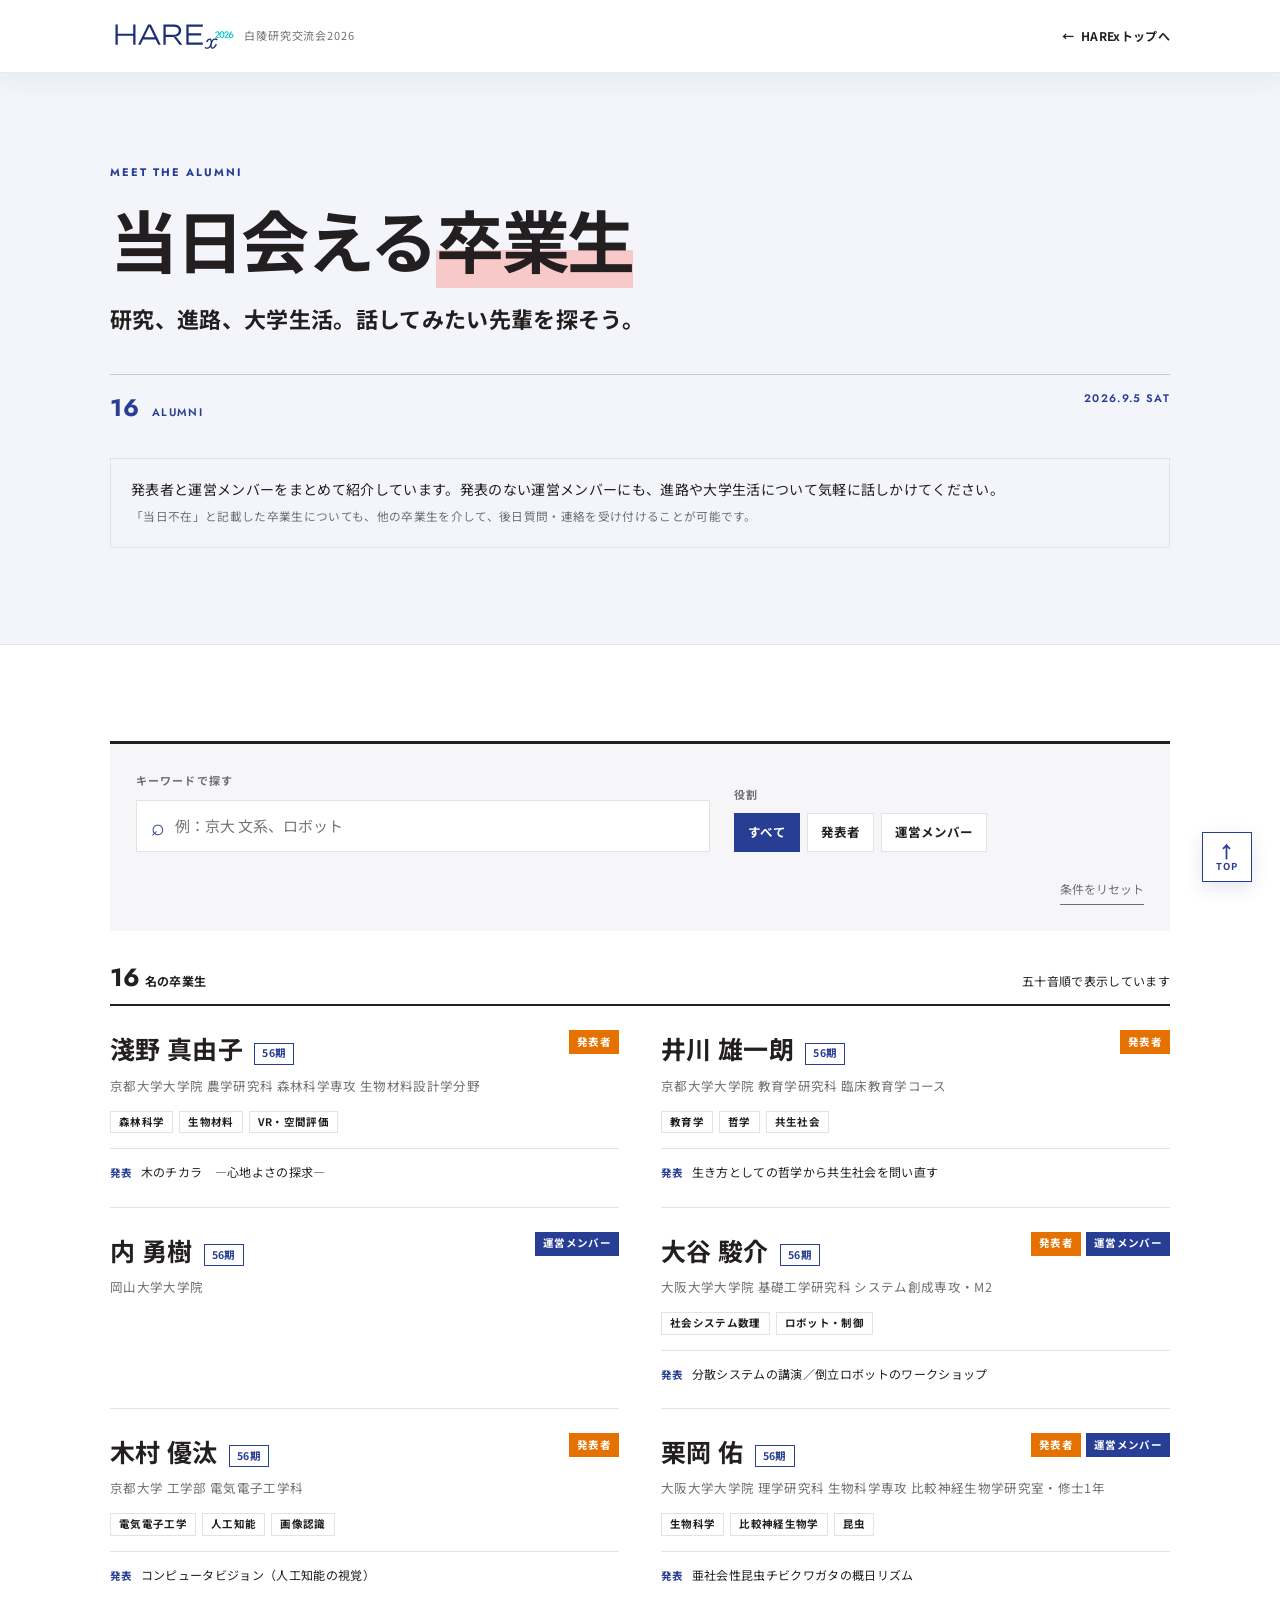
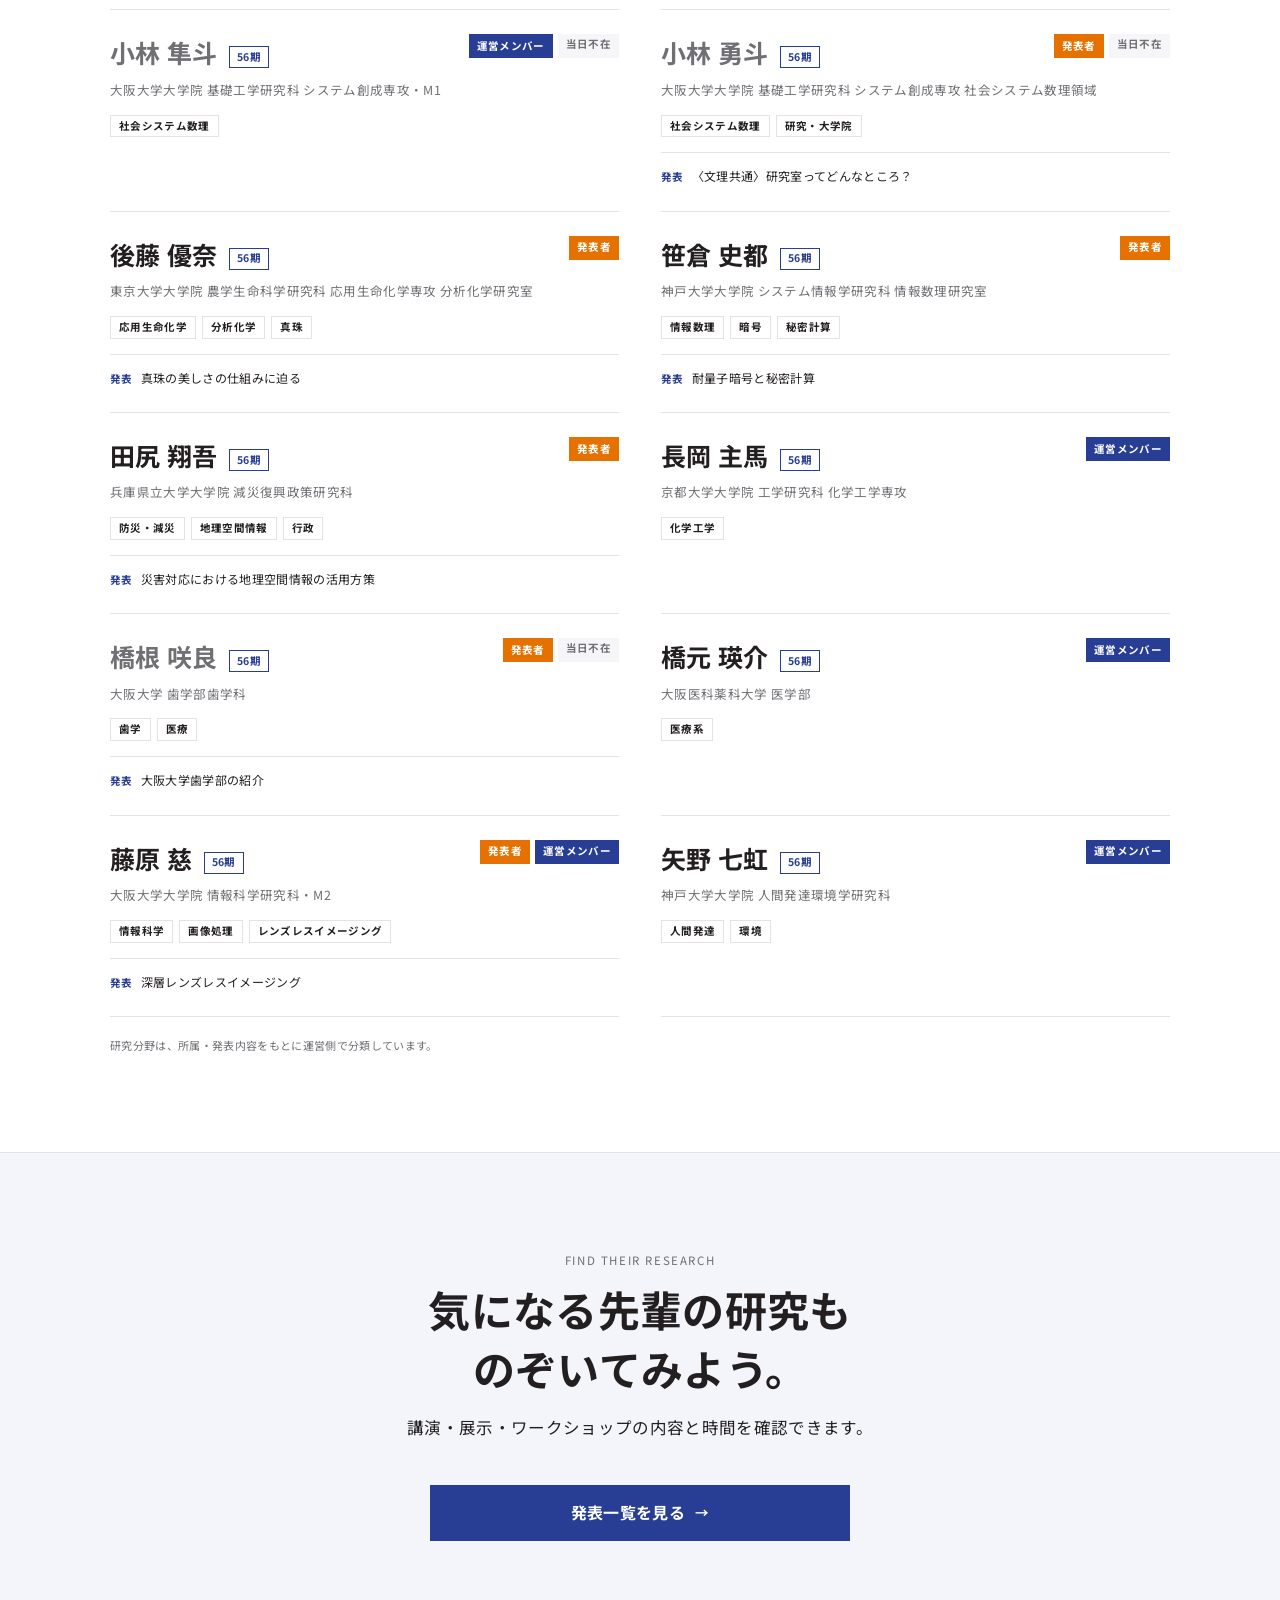
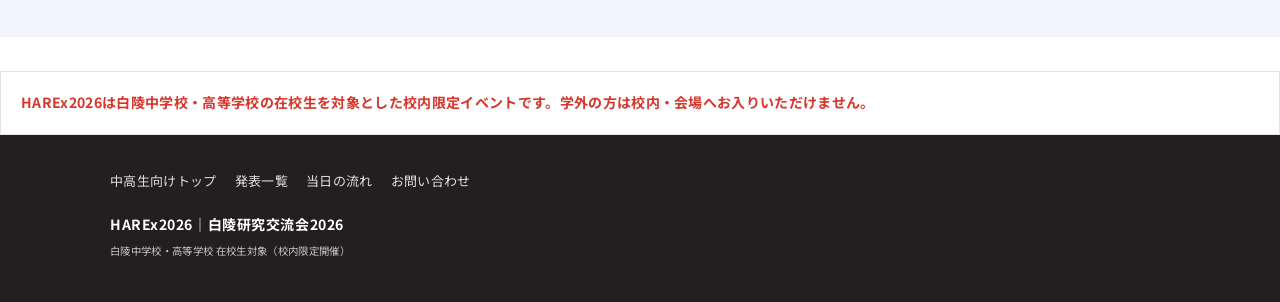
==== commit da122f25: "内容修正" ====
--- a/alumni.html
+++ b/alumni.html
@@ -70,7 +70,7 @@
 
                 <div id="alumni-list" class="member-grid alumni-list">
                     <article class="member-card alumni-card" data-sort="あさのまゆこ" data-role="発表者"
-                        data-search="淺野 真由子 あさの まゆこ 発表者 京都大学 京大 大学院 農学研究科 森林科学 生物材料設計 VR 木質 内装 建築 デザイン 心理 環境 林業 木材 材料 生命 農学 理系 工学">
+                        data-search="淺野 真由子 あさの まゆこ 発表者 京都大学 京大 大学院 農学研究科 森林科学 生物材料設計 木のチカラ 心地よさ 探求 建築 デザイン 心理 環境 林業 木材 材料 生命 農学 理系 工学">
                         <div class="member-head">
                             <h2>淺野 真由子 <span class="cohort-tag">56期</span></h2>
                             <div class="role-tags"><span class="role-tag presenter">発表者</span></div>
@@ -81,7 +81,7 @@
                             <li>生物材料</li>
                             <li>VR・空間評価</li>
                         </ul>
-                        <p class="member-presentation"><b>発表</b>VRを用いた木質内装空間の印象評価</p>
+                        <p class="member-presentation"><b>発表</b>木のチカラ　―心地よさの探求―</p>
                     </article>
                     <article class="member-card alumni-card" data-sort="いがわゆういちろう" data-role="発表者"
                         data-search="井川 雄一朗 いがわ ゆういちろう 発表者 京都大学 京大 大学院 教育学研究科 臨床教育学 哲学 共生社会 教育 倫理 思想 心理 多様性 文系 人文 社会">
@@ -242,12 +242,12 @@
                         <p class="member-presentation"><b>発表</b>大阪大学歯学部の紹介</p>
                     </article>
                     <article class="member-card alumni-card" data-sort="はしもとえいすけ" data-role="運営メンバー"
-                        data-search="橋元 瑛介 はしもと えいすけ 運営メンバー 大阪医科薬科大学 医療 医学 薬学 ヘルスケア 理系 進路 大学生活 相談">
+                        data-search="橋元 瑛介 はしもと えいすけ 運営メンバー 大阪医科薬科大学 医学部 医療 医学 ヘルスケア 理系 進路 大学生活 相談">
                         <div class="member-head">
                             <h2>橋元 瑛介 <span class="cohort-tag">56期</span></h2>
                             <div class="role-tags"><span class="role-tag organizer">運営メンバー</span></div>
                         </div>
-                        <p class="member-affiliation">大阪医科薬科大学</p>
+                        <p class="member-affiliation">大阪医科薬科大学 医学部</p>
                         <ul class="member-fields" aria-label="関心分野">
                             <li>医療系</li>
                         </ul>
@@ -314,4 +314,4 @@
     <script src="assets/alumni.js" defer></script>
 </body>
 
-</html>+</html>
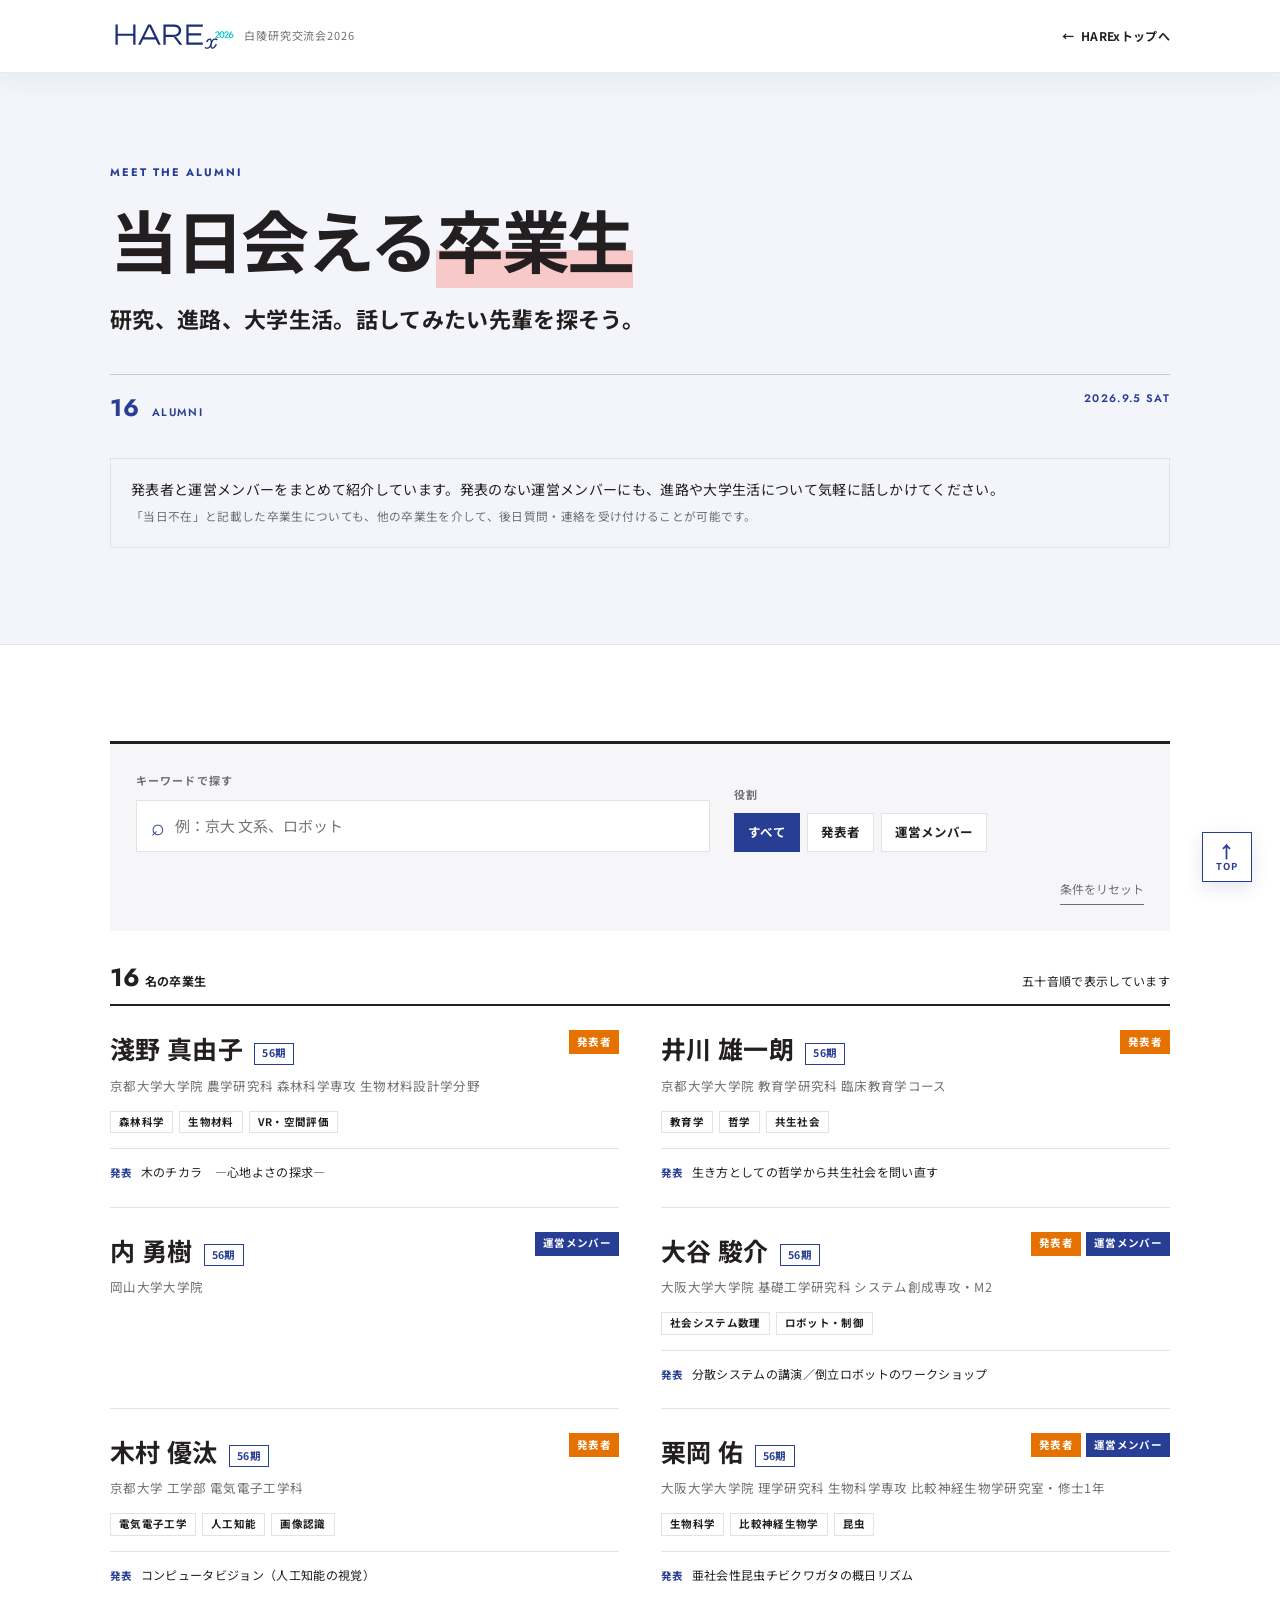
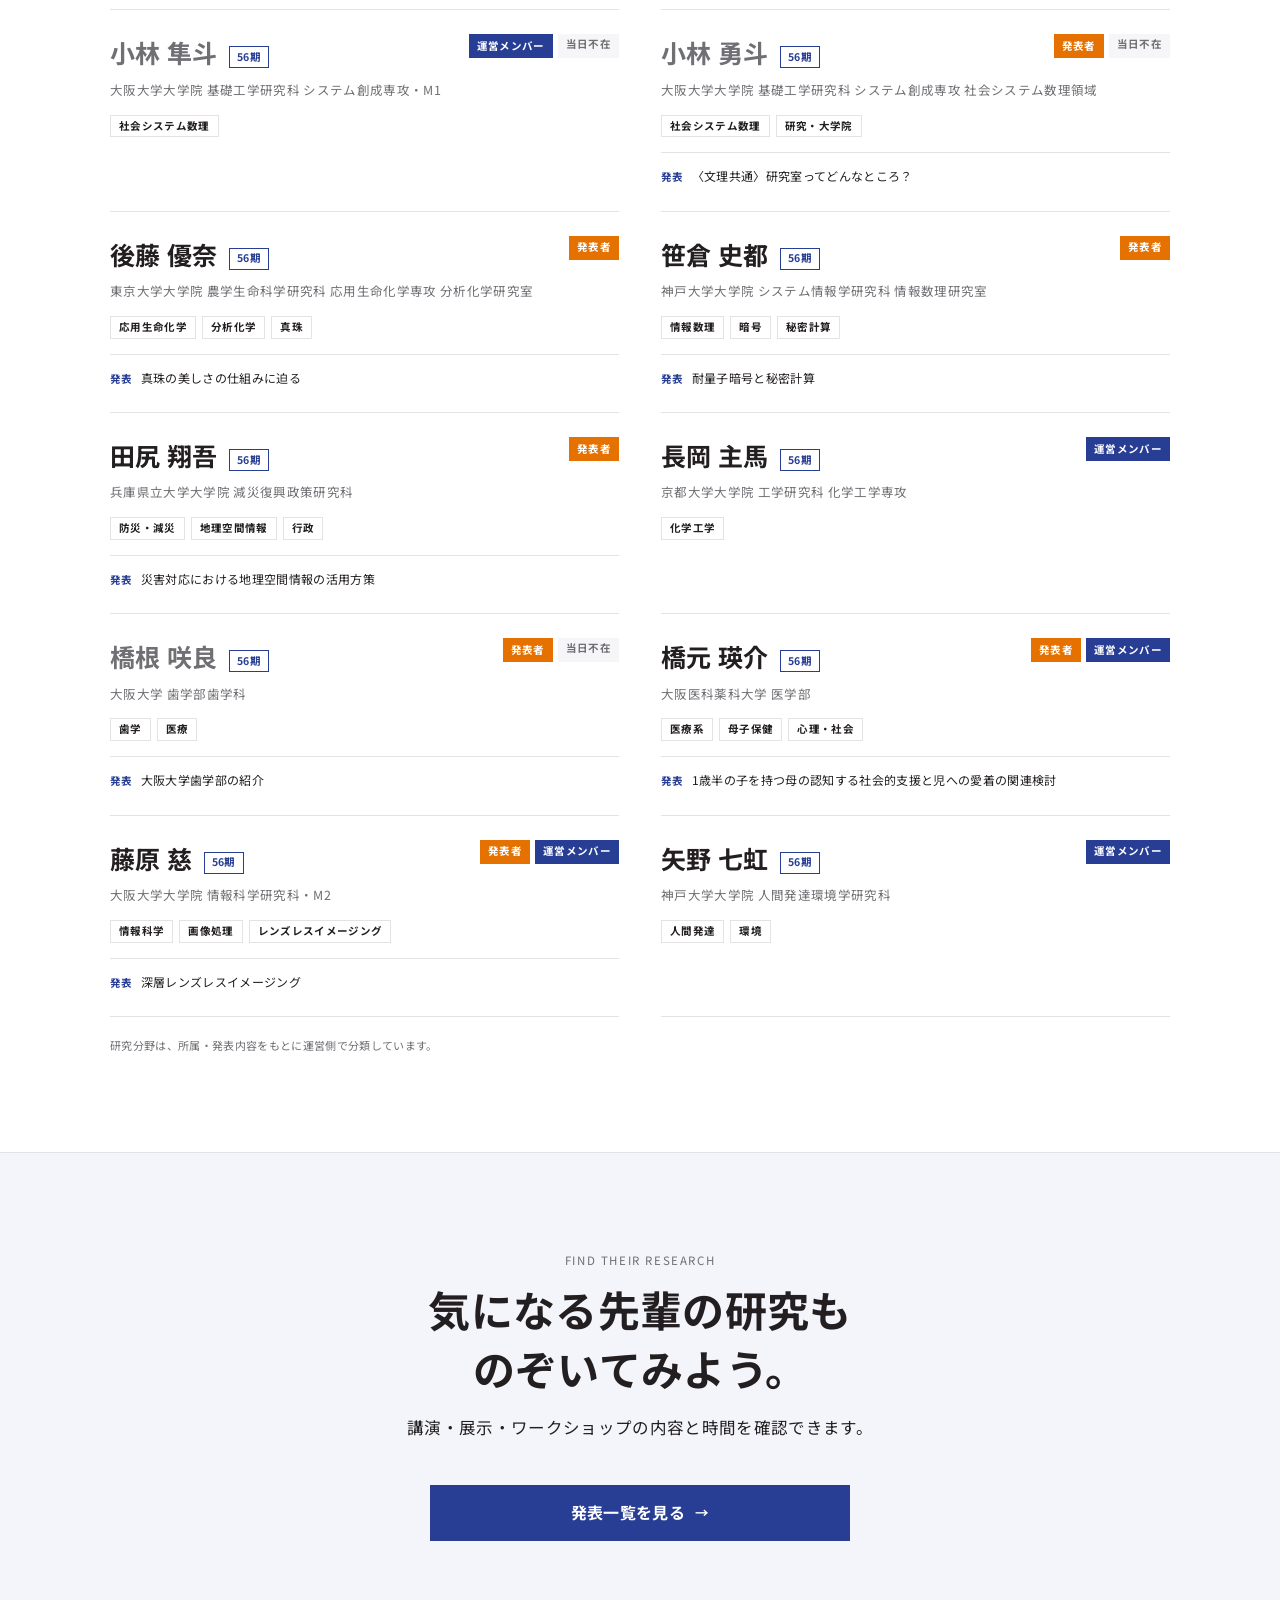
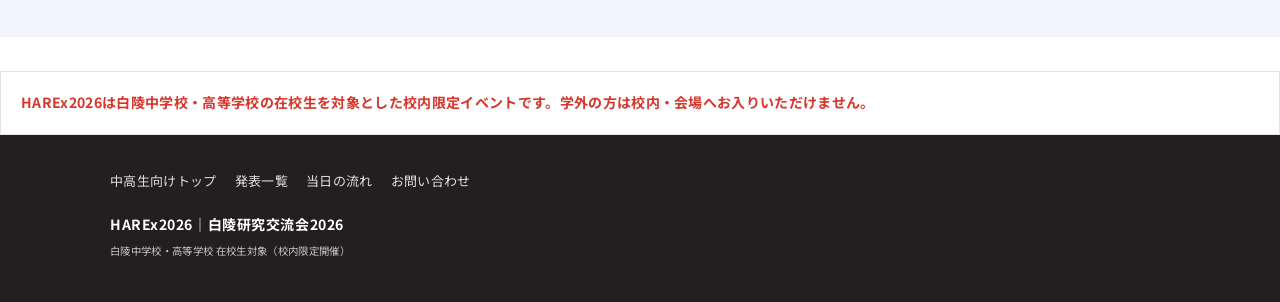
==== commit 1078b87c: "HP更新" ====
--- a/alumni.html
+++ b/alumni.html
@@ -241,16 +241,20 @@
                         </ul>
                         <p class="member-presentation"><b>発表</b>大阪大学歯学部の紹介</p>
                     </article>
-                    <article class="member-card alumni-card" data-sort="はしもとえいすけ" data-role="運営メンバー"
-                        data-search="橋元 瑛介 はしもと えいすけ 運営メンバー 大阪医科薬科大学 医学部 医療 医学 ヘルスケア 理系 進路 大学生活 相談">
+                    <article class="member-card alumni-card" data-sort="はしもとえいすけ" data-role="発表者 運営メンバー"
+                        data-search="橋元 瑛介 はしもと えいすけ 発表者 運営メンバー 大阪医科薬科大学 大阪医薬大 大医薬 医学部 医療 医学 公衆衛生 母子保健 社会的支援 愛着 育児 子育て 親子 乳幼児 心理 社会 文理融合 理系 進路 大学生活 相談">
                         <div class="member-head">
                             <h2>橋元 瑛介 <span class="cohort-tag">56期</span></h2>
-                            <div class="role-tags"><span class="role-tag organizer">運営メンバー</span></div>
+                            <div class="role-tags"><span class="role-tag presenter">発表者</span><span
+                                    class="role-tag organizer">運営メンバー</span></div>
                         </div>
                         <p class="member-affiliation">大阪医科薬科大学 医学部</p>
                         <ul class="member-fields" aria-label="関心分野">
                             <li>医療系</li>
-                        </ul>
+                            <li>母子保健</li>
+                            <li>心理・社会</li>
+                        </ul>
+                        <p class="member-presentation"><b>発表</b>1歳半の子を持つ母の認知する社会的支援と児への愛着の関連検討</p>
                     </article>
                     <article class="member-card alumni-card" data-sort="ふじわらいつく" data-role="発表者 運営メンバー"
                         data-search="藤原 慈 ふじわら いつく 発表者 運営メンバー 大阪大学 阪大 大学院 情報科学研究科 M2 コンピュータサイエンス レンズレス イメージング AI 人工知能 画像 カメラ 光学 物理 機械学習 プログラミング 数学 情報 工学 理系 ものづくり">
--- a/assets/style.css
+++ b/assets/style.css
@@ -344,6 +344,75 @@
     border-top: 0;
 }
 
+/* ==========================================================================
+   最新情報・更新履歴
+   ========================================================================== */
+.updates-section {
+    background: var(--tint);
+}
+
+.update-list {
+    margin-top: 28px;
+    border-top: 2px solid var(--line-strong);
+}
+
+.update-item {
+    display: grid;
+    gap: 10px;
+    padding: 22px 0;
+    border-bottom: 1px solid var(--line);
+}
+
+.update-meta {
+    display: flex;
+    align-items: center;
+    gap: 10px;
+    font-size: 12px;
+    font-weight: 700;
+    letter-spacing: .06em;
+}
+
+.update-meta time {
+    color: var(--sub);
+    font-variant-numeric: tabular-nums;
+}
+
+.update-label {
+    display: inline-flex;
+    align-items: center;
+    min-height: 24px;
+    padding: 2px 9px;
+    border: 1px solid var(--line-strong);
+    background: #fff;
+    color: var(--ink);
+    font-size: 11px;
+    letter-spacing: .08em;
+}
+
+.update-label.important {
+    border-color: var(--red);
+    color: var(--red);
+}
+
+.update-body h3 {
+    margin: 0 0 7px;
+    font-size: clamp(18px, 4.8vw, 23px);
+    line-height: 1.45;
+}
+
+.update-body p {
+    margin: 0;
+    color: var(--sub);
+    font-size: 14px;
+    line-height: 1.9;
+}
+
+.update-body a {
+    color: var(--navy);
+    font-weight: 700;
+    text-underline-offset: 3px;
+}
+
 .heading {
     margin: 0 0 30px;
     display: flex;
@@ -548,6 +617,59 @@
     fill: #fff;
 }
 
+.venue-figure {
+    max-width: 820px;
+    margin: 28px auto 0;
+    overflow-x: auto;
+    -webkit-overflow-scrolling: touch;
+}
+
+.venue-figure .venue {
+    min-width: 680px;
+}
+
+.venue .vn-room--exhibition {
+    fill: #fff6f3;
+}
+
+.venue .vn-room--talk {
+    fill: #f1f5fa;
+}
+
+.venue .vn-room-number {
+    fill: var(--ink);
+    font-size: 25px;
+    font-weight: 700;
+}
+
+.venue .vn-room-role {
+    fill: var(--red);
+    font-size: 20px;
+    font-weight: 700;
+}
+
+.venue .vn-corr-label {
+    fill: var(--sub);
+    font-size: 12px;
+    font-weight: 700;
+    letter-spacing: .18em;
+}
+
+.venue .vn-object {
+    fill: #dfe1e4;
+    stroke: #b8bcc2;
+    stroke-width: 1;
+}
+
+.venue .vn-blackboard-shape {
+    stroke-width: 1.5;
+}
+
+.venue .vn-legend text {
+    fill: var(--ink);
+    font-size: 11px;
+}
+
 .venue .vn-corr {
     fill: #ececee;
 }
@@ -596,7 +718,7 @@
     font-size: 11px;
 }
 
-/* 会場図が画面に入ったときだけ、3企画と自由回遊の流れを短く再生する */
+/* 会場図が画面に入ったときだけ、2教室と自由回遊の流れを短く再生する */
 .has-scroll-animations .venue:not(.is-revealed) .vn-move path,
 .has-scroll-animations .venue:not(.is-revealed) .vn-participants>use {
     opacity: 0;
@@ -684,6 +806,14 @@
     animation: venue-walk-left 1.55s ease-in-out 1.05s both;
 }
 
+.venue.is-revealed .vn-walker--door-in {
+    animation: venue-walk-in 1.45s ease-in-out 1.2s both;
+}
+
+.venue.is-revealed .vn-walker--door-out {
+    animation: venue-walk-out 1.45s ease-in-out 1.45s both;
+}
+
 @keyframes venue-room-pulse {
     0% {
         fill: #fff;
@@ -767,6 +897,40 @@
     100% {
         opacity: .5;
         transform: translateX(0);
+    }
+}
+
+@keyframes venue-walk-in {
+    0% {
+        opacity: 0;
+        transform: translateY(52px);
+    }
+
+    18%,
+    82% {
+        opacity: .5;
+    }
+
+    100% {
+        opacity: .5;
+        transform: translateY(0);
+    }
+}
+
+@keyframes venue-walk-out {
+    0% {
+        opacity: 0;
+        transform: translateY(-48px);
+    }
+
+    18%,
+    82% {
+        opacity: .5;
+    }
+
+    100% {
+        opacity: .5;
+        transform: translateY(0);
     }
 }
 
@@ -1514,6 +1678,25 @@
         padding-bottom: 0;
     }
 
+    .venue-figure .venue {
+        min-width: 0;
+    }
+
+    .update-item {
+        grid-template-columns: 150px minmax(0, 1fr);
+        gap: 28px;
+        padding: 26px 0;
+    }
+
+    .update-meta {
+        align-self: start;
+        padding-top: 3px;
+    }
+
+    .update-body p {
+        font-size: 15px;
+    }
+
     .site-header .wrap {
         flex-wrap: wrap;
     }
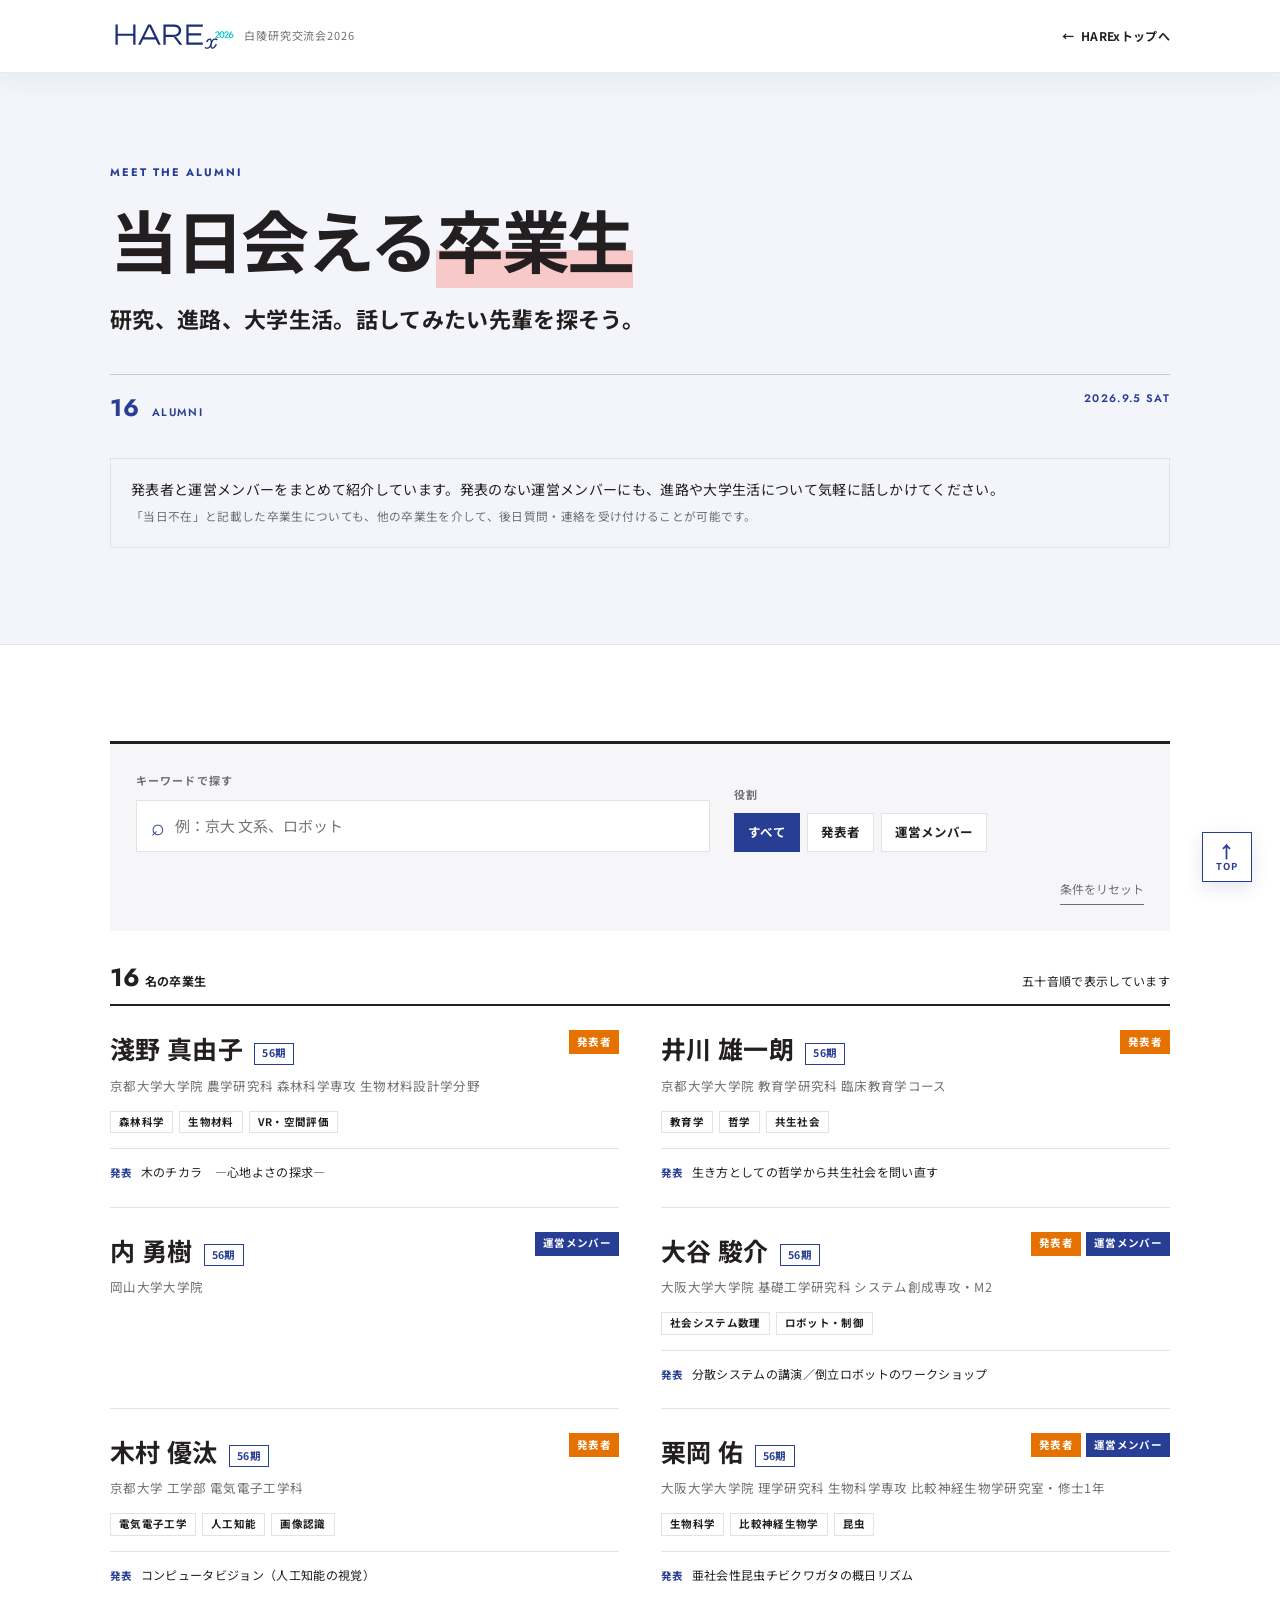
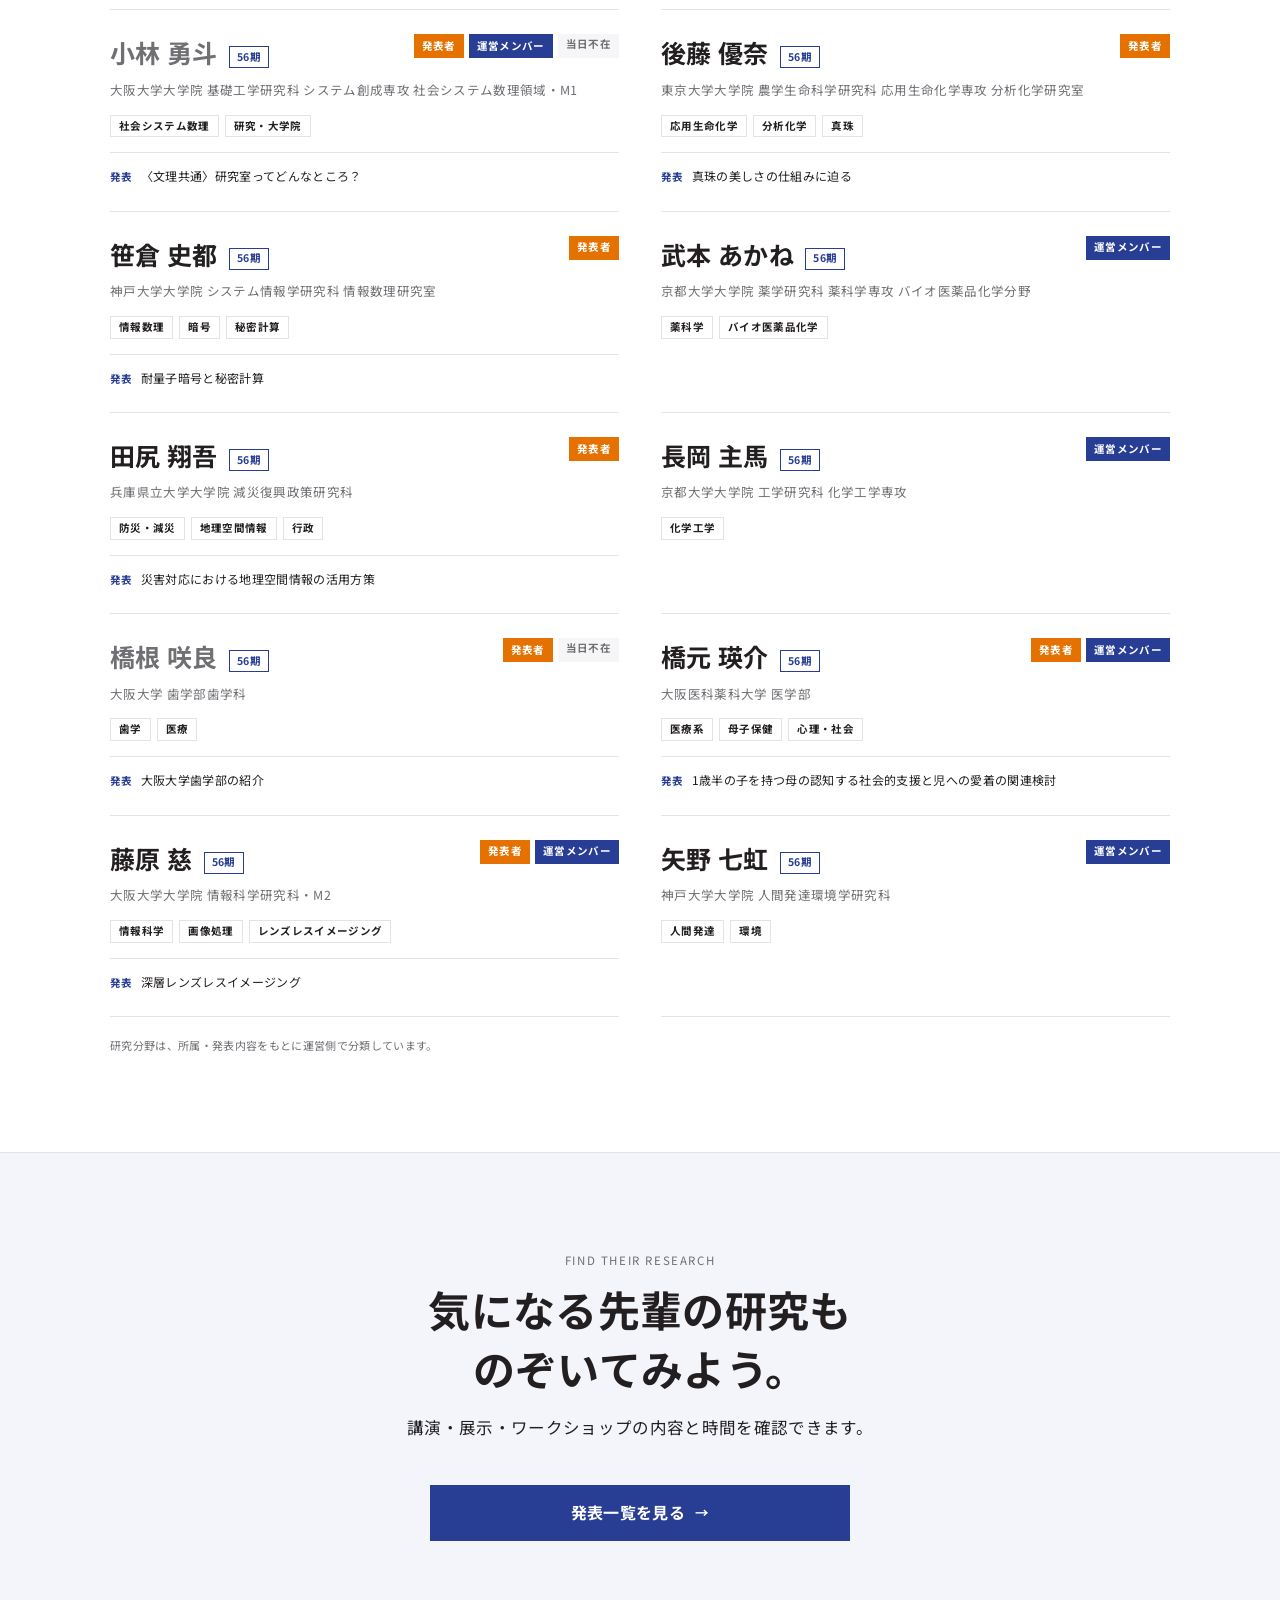
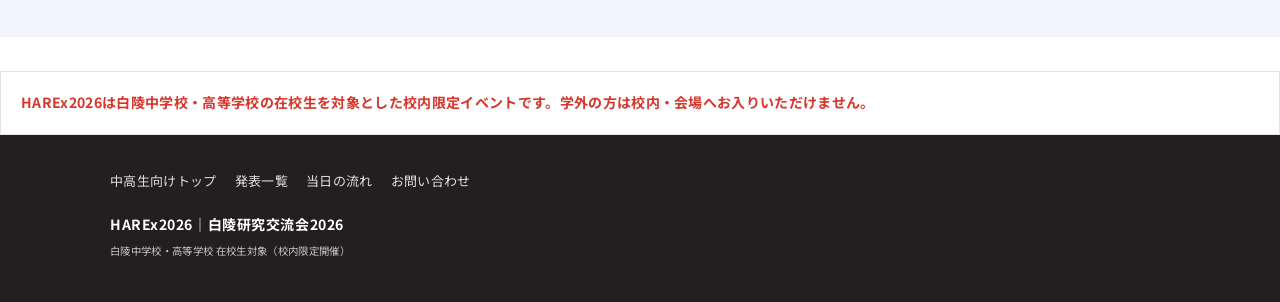
==== commit d639a08f: "HP更新" ====
--- a/alumni.html
+++ b/alumni.html
@@ -148,26 +148,16 @@
                         </ul>
                         <p class="member-presentation"><b>発表</b>亜社会性昆虫チビクワガタの概日リズム</p>
                     </article>
-                    <article class="member-card alumni-card is-absent" data-sort="こばやしはやと" data-role="運営メンバー"
-                        data-search="小林 隼斗 こばやし はやと 運営メンバー 当日不在 大阪大学 阪大 大学院 基礎工学研究科 システム創成専攻 M1 社会システム数理 情報 数学 工学 理系">
-                        <div class="member-head">
-                            <h2>小林 隼斗 <span class="cohort-tag">56期</span></h2>
-                            <div class="role-tags"><span class="role-tag organizer">運営メンバー</span><span
+                    <article class="member-card alumni-card is-absent" data-sort="こばやしゆうと"
+                        data-role="発表者 運営メンバー"
+                        data-search="小林 勇斗 こばやし ゆうと 発表者 運営メンバー 当日不在 大阪大学 阪大 大学院 基礎工学研究科 システム創成専攻 M1 社会システム数理 研究室 研究 進路 大学院 情報 数学 工学 理系">
+                        <div class="member-head">
+                            <h2>小林 勇斗 <span class="cohort-tag">56期</span></h2>
+                            <div class="role-tags"><span class="role-tag presenter">発表者</span><span
+                                    class="role-tag organizer">運営メンバー</span><span
                                     class="member-status absent">当日不在</span></div>
                         </div>
-                        <p class="member-affiliation">大阪大学大学院 基礎工学研究科 システム創成専攻・M1</p>
-                        <ul class="member-fields" aria-label="研究分野">
-                            <li>社会システム数理</li>
-                        </ul>
-                    </article>
-                    <article class="member-card alumni-card is-absent" data-sort="こばやしゆうと" data-role="発表者"
-                        data-search="小林 勇斗 こばやし ゆうと 発表者 当日不在 大阪大学 阪大 大学院 基礎工学研究科 システム創成専攻 社会システム数理 研究室 研究 進路 大学院 情報 数学 工学 理系">
-                        <div class="member-head">
-                            <h2>小林 勇斗 <span class="cohort-tag">56期</span></h2>
-                            <div class="role-tags"><span class="role-tag presenter">発表者</span><span
-                                    class="member-status absent">当日不在</span></div>
-                        </div>
-                        <p class="member-affiliation">大阪大学大学院 基礎工学研究科 システム創成専攻 社会システム数理領域</p>
+                        <p class="member-affiliation">大阪大学大学院 基礎工学研究科 システム創成専攻 社会システム数理領域・M1</p>
                         <ul class="member-fields" aria-label="研究分野">
                             <li>社会システム数理</li>
                             <li>研究・大学院</li>
@@ -215,6 +205,18 @@
                             <li>行政</li>
                         </ul>
                         <p class="member-presentation"><b>発表</b>災害対応における地理空間情報の活用方策</p>
+                    </article>
+                    <article class="member-card alumni-card" data-sort="たけもとあかね" data-role="運営メンバー"
+                        data-search="武本 あかね たけもと あかね 運営メンバー 京都大学 京大 大学院 薬学研究科 薬科学専攻 バイオ医薬品化学分野 薬学 化学 医薬品 理系 進路 大学生活 相談">
+                        <div class="member-head">
+                            <h2>武本 あかね <span class="cohort-tag">56期</span></h2>
+                            <div class="role-tags"><span class="role-tag organizer">運営メンバー</span></div>
+                        </div>
+                        <p class="member-affiliation">京都大学大学院 薬学研究科 薬科学専攻 バイオ医薬品化学分野</p>
+                        <ul class="member-fields" aria-label="研究分野">
+                            <li>薬科学</li>
+                            <li>バイオ医薬品化学</li>
+                        </ul>
                     </article>
                     <article class="member-card alumni-card" data-sort="ながおかしゅめ" data-role="運営メンバー"
                         data-search="長岡 主馬 ながおか しゅめ 運営メンバー 京都大学 京大 大学院 工学研究科 化学工学専攻 化学 工学 理系 環境 ものづくり 進路 大学生活 相談">
--- a/assets/style.css
+++ b/assets/style.css
@@ -718,7 +718,7 @@
     font-size: 11px;
 }
 
-/* 会場図が画面に入ったときだけ、2教室と自由回遊の流れを短く再生する */
+/* 会場図が画面に入ったときだけ、3教室と自由回遊の流れを短く再生する */
 .has-scroll-animations .venue:not(.is-revealed) .vn-move path,
 .has-scroll-animations .venue:not(.is-revealed) .vn-participants>use {
     opacity: 0;
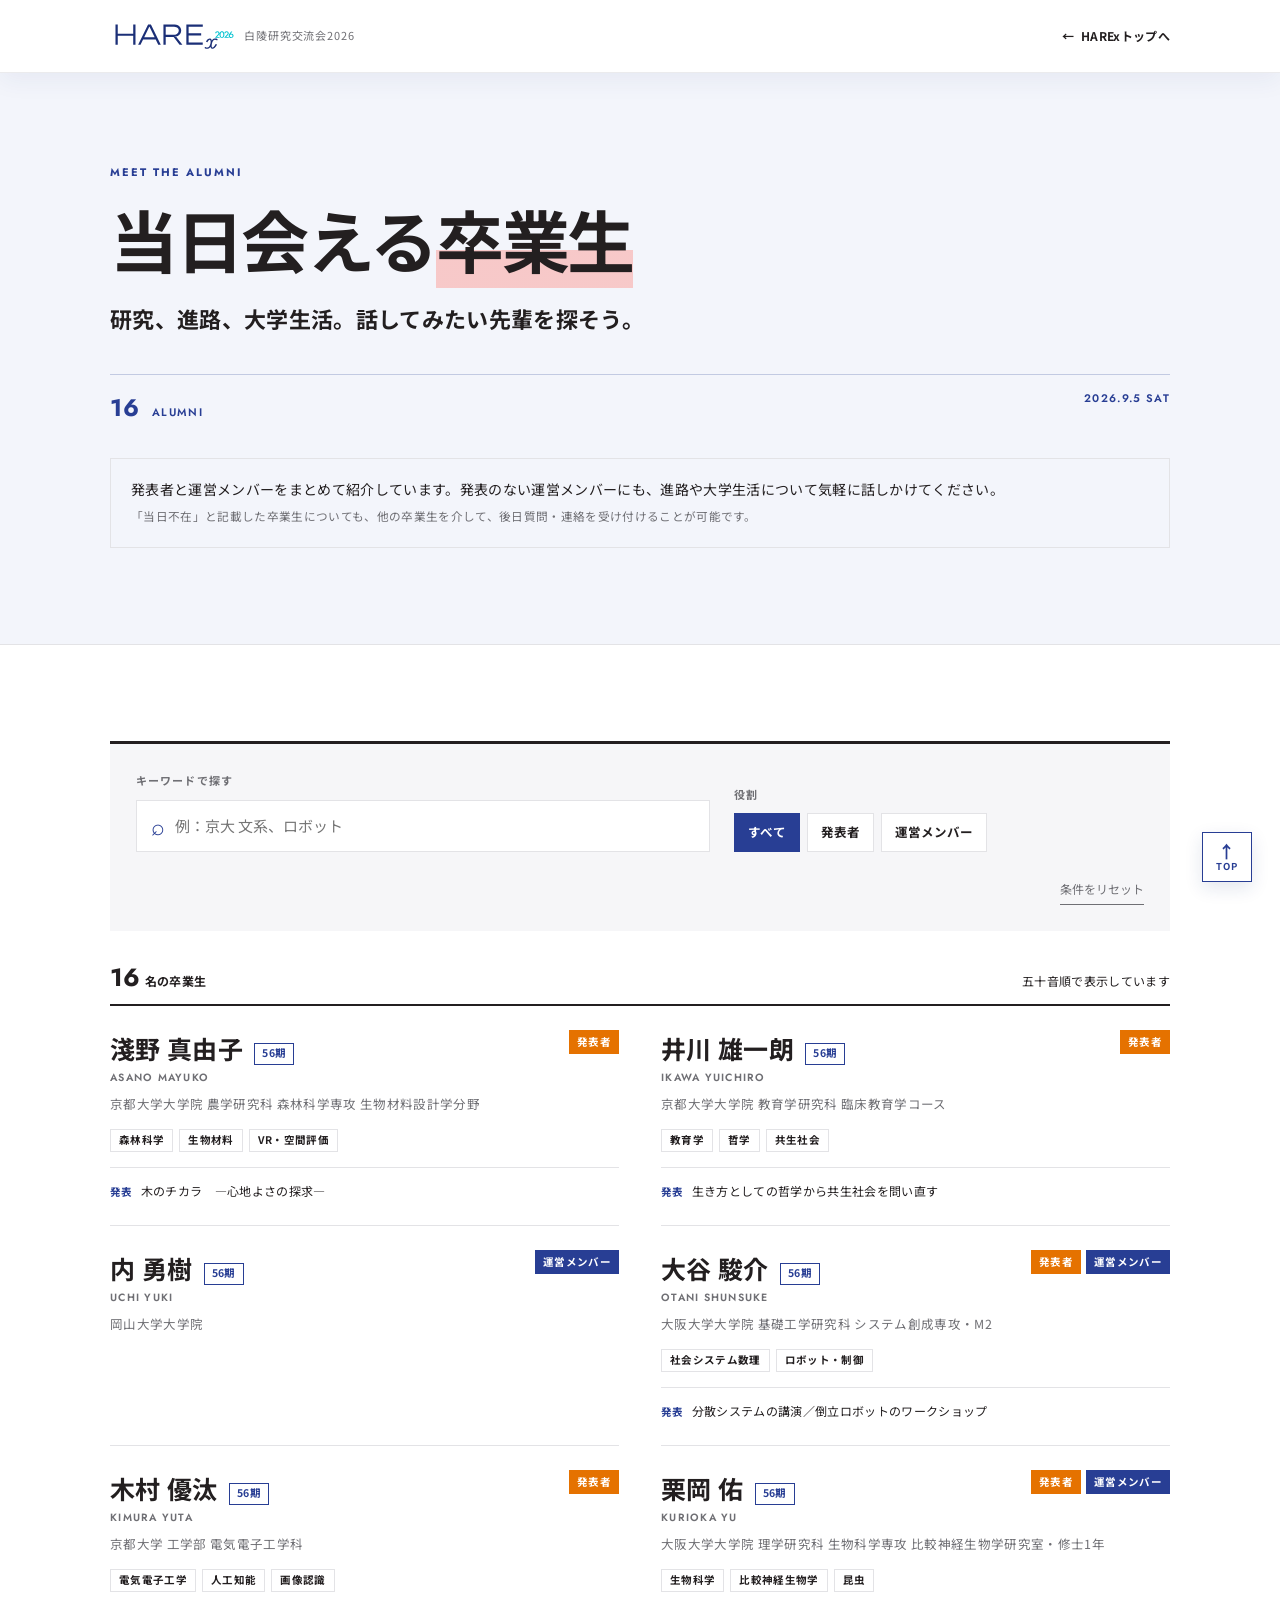
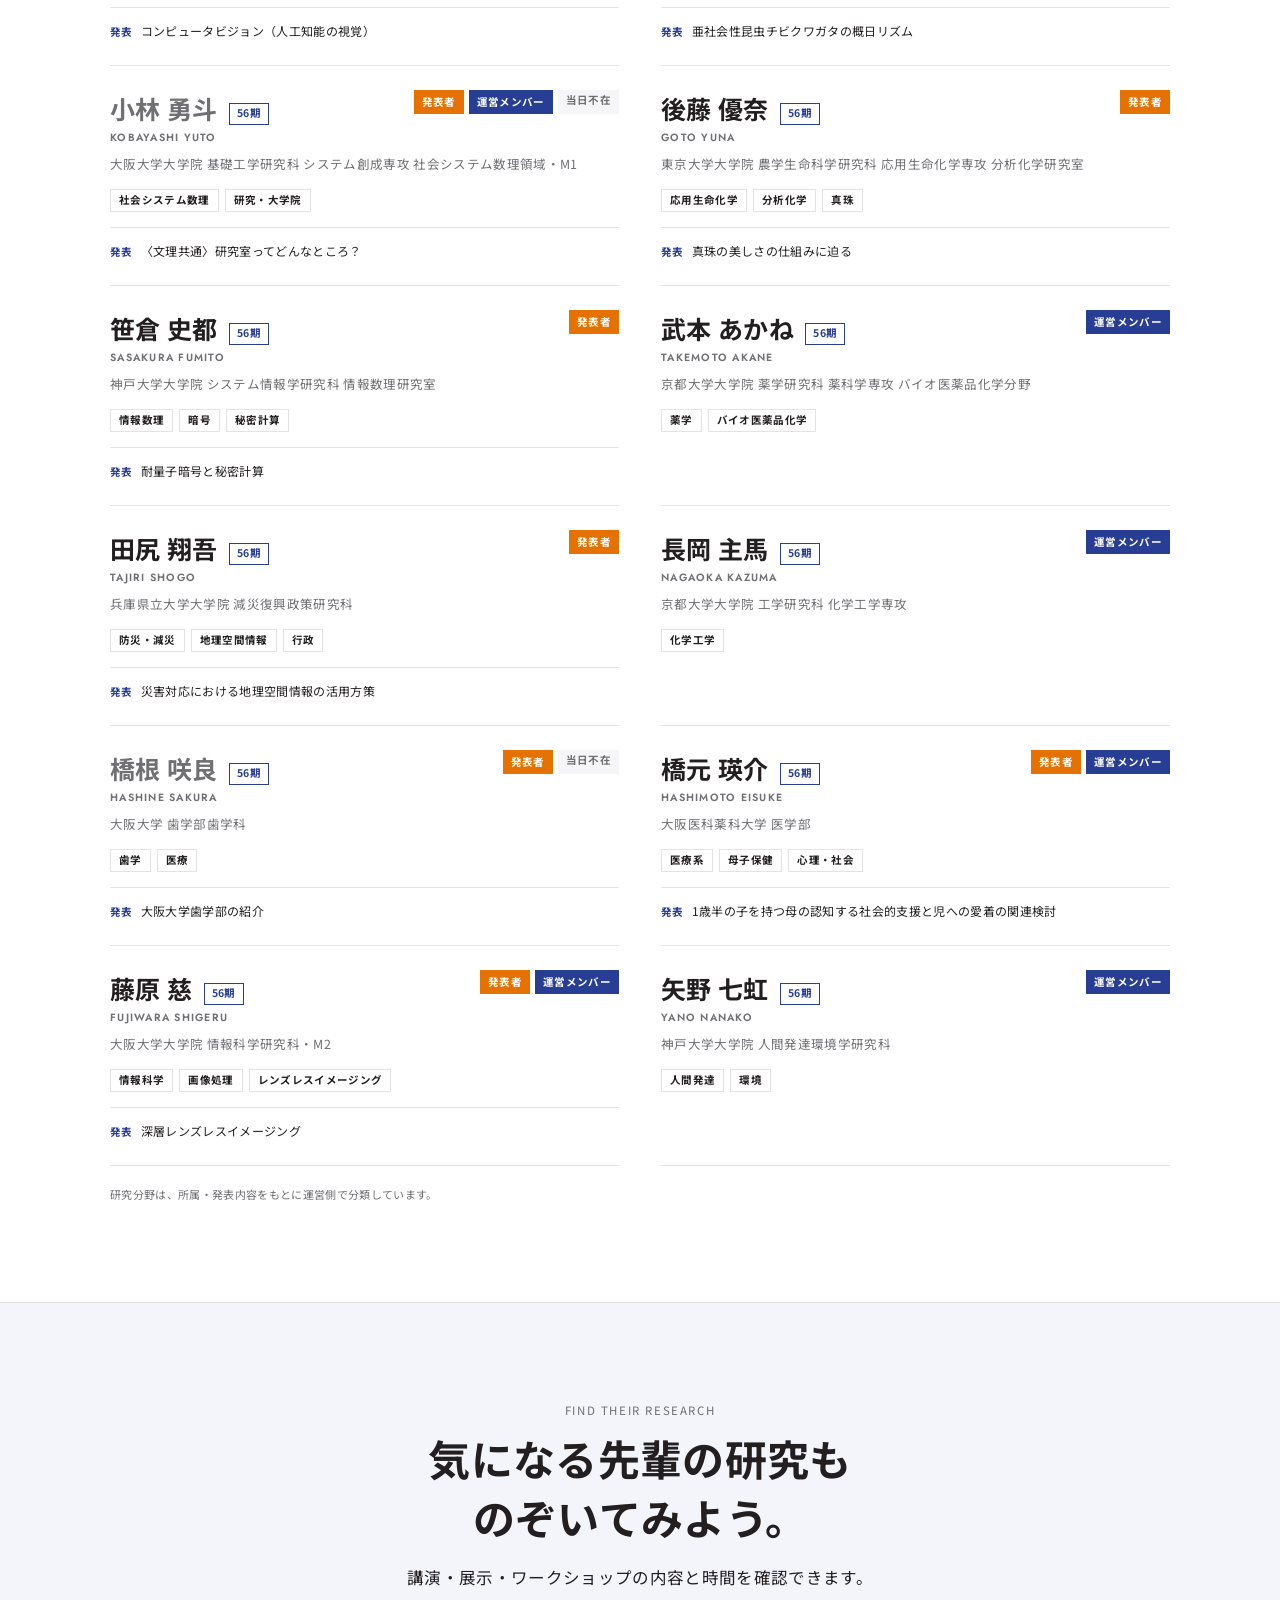
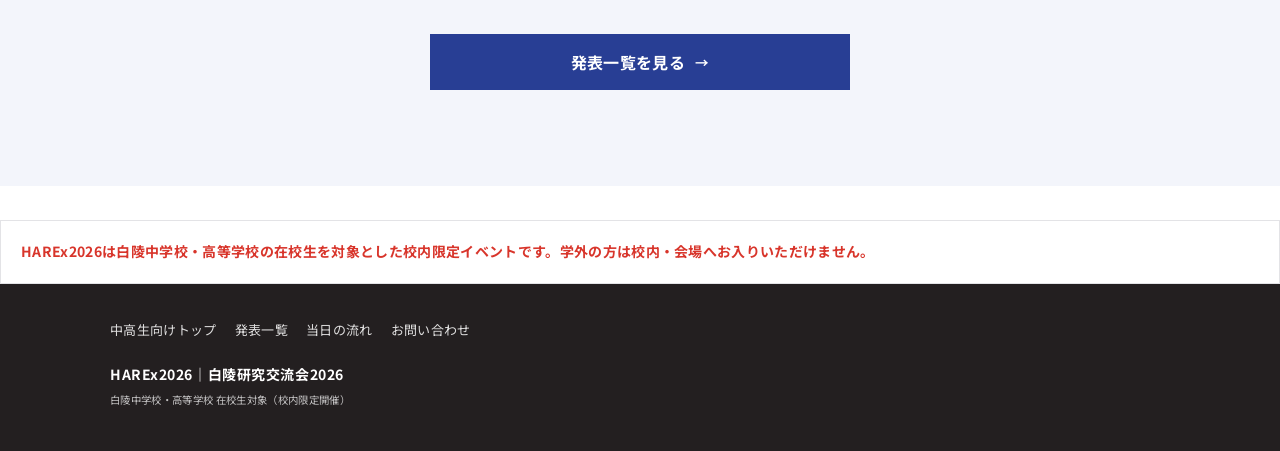
==== commit c11ca142: "卒業生一覧と参加者情報を更新" ====
--- a/alumni.html
+++ b/alumni.html
@@ -72,7 +72,7 @@
                     <article class="member-card alumni-card" data-sort="あさのまゆこ" data-role="発表者"
                         data-search="淺野 真由子 あさの まゆこ 発表者 京都大学 京大 大学院 農学研究科 森林科学 生物材料設計 木のチカラ 心地よさ 探求 建築 デザイン 心理 環境 林業 木材 材料 生命 農学 理系 工学">
                         <div class="member-head">
-                            <h2>淺野 真由子 <span class="cohort-tag">56期</span></h2>
+                            <h2>淺野 真由子 <span class="cohort-tag">56期</span><span class="member-roman" lang="en">ASANO MAYUKO</span></h2>
                             <div class="role-tags"><span class="role-tag presenter">発表者</span></div>
                         </div>
                         <p class="member-affiliation">京都大学大学院 農学研究科 森林科学専攻 生物材料設計学分野</p>
@@ -86,7 +86,7 @@
                     <article class="member-card alumni-card" data-sort="いがわゆういちろう" data-role="発表者"
                         data-search="井川 雄一朗 いがわ ゆういちろう 発表者 京都大学 京大 大学院 教育学研究科 臨床教育学 哲学 共生社会 教育 倫理 思想 心理 多様性 文系 人文 社会">
                         <div class="member-head">
-                            <h2>井川 雄一朗 <span class="cohort-tag">56期</span></h2>
+                            <h2>井川 雄一朗 <span class="cohort-tag">56期</span><span class="member-roman" lang="en">IKAWA YUICHIRO</span></h2>
                             <div class="role-tags"><span class="role-tag presenter">発表者</span></div>
                         </div>
                         <p class="member-affiliation">京都大学大学院 教育学研究科 臨床教育学コース</p>
@@ -100,7 +100,7 @@
                     <article class="member-card alumni-card" data-sort="うちゆうき" data-role="運営メンバー"
                         data-search="内 勇樹 うち ゆうき 運営メンバー 岡山大学 大学院 進路 大学生活 相談">
                         <div class="member-head">
-                            <h2>内 勇樹 <span class="cohort-tag">56期</span></h2>
+                            <h2>内 勇樹 <span class="cohort-tag">56期</span><span class="member-roman" lang="en">UCHI YUKI</span></h2>
                             <div class="role-tags"><span class="role-tag organizer">運営メンバー</span></div>
                         </div>
                         <p class="member-affiliation">岡山大学大学院</p>
@@ -108,7 +108,7 @@
                     <article class="member-card alumni-card" data-sort="おおたにしゅんすけ" data-role="発表者 運営メンバー"
                         data-search="大谷 駿介 おおたに しゅんすけ 発表者 運営メンバー 大阪大学 阪大 大学院 基礎工学研究科 システム創成専攻 M2 社会システム数理 ロボット 制御 分散システム AI 数学 情報 工学 理系 ものづくり">
                         <div class="member-head">
-                            <h2>大谷 駿介 <span class="cohort-tag">56期</span></h2>
+                            <h2>大谷 駿介 <span class="cohort-tag">56期</span><span class="member-roman" lang="en">OTANI SHUNSUKE</span></h2>
                             <div class="role-tags"><span class="role-tag presenter">発表者</span><span
                                     class="role-tag organizer">運営メンバー</span></div>
                         </div>
@@ -122,7 +122,7 @@
                     <article class="member-card alumni-card" data-sort="きむらゆうた" data-role="発表者"
                         data-search="木村 優汰 きむら ゆうた 発表者 京都大学 京大 工学部 電気電子工学科 コンピュータビジョン 人工知能 AI 視覚 画像 カメラ 機械学習 深層学習 プログラミング 情報 数理 理系 工学">
                         <div class="member-head">
-                            <h2>木村 優汰 <span class="cohort-tag">56期</span></h2>
+                            <h2>木村 優汰 <span class="cohort-tag">56期</span><span class="member-roman" lang="en">KIMURA YUTA</span></h2>
                             <div class="role-tags"><span class="role-tag presenter">発表者</span></div>
                         </div>
                         <p class="member-affiliation">京都大学 工学部 電気電子工学科</p>
@@ -136,7 +136,7 @@
                     <article class="member-card alumni-card" data-sort="くりおかゆう" data-role="発表者 運営メンバー"
                         data-search="栗岡 佑 くりおか ゆう 発表者 運営メンバー 大阪大学 阪大 大学院 理学研究科 生物科学 比較神経生物学 修士1年 昆虫 チビクワガタ 概日リズム 体内時計 生態 動物 生命 農学 理系">
                         <div class="member-head">
-                            <h2>栗岡 佑 <span class="cohort-tag">56期</span></h2>
+                            <h2>栗岡 佑 <span class="cohort-tag">56期</span><span class="member-roman" lang="en">KURIOKA YU</span></h2>
                             <div class="role-tags"><span class="role-tag presenter">発表者</span><span
                                     class="role-tag organizer">運営メンバー</span></div>
                         </div>
@@ -148,11 +148,10 @@
                         </ul>
                         <p class="member-presentation"><b>発表</b>亜社会性昆虫チビクワガタの概日リズム</p>
                     </article>
-                    <article class="member-card alumni-card is-absent" data-sort="こばやしゆうと"
-                        data-role="発表者 運営メンバー"
+                    <article class="member-card alumni-card is-absent" data-sort="こばやしゆうと" data-role="発表者 運営メンバー"
                         data-search="小林 勇斗 こばやし ゆうと 発表者 運営メンバー 当日不在 大阪大学 阪大 大学院 基礎工学研究科 システム創成専攻 M1 社会システム数理 研究室 研究 進路 大学院 情報 数学 工学 理系">
                         <div class="member-head">
-                            <h2>小林 勇斗 <span class="cohort-tag">56期</span></h2>
+                            <h2>小林 勇斗 <span class="cohort-tag">56期</span><span class="member-roman" lang="en">KOBAYASHI YUTO</span></h2>
                             <div class="role-tags"><span class="role-tag presenter">発表者</span><span
                                     class="role-tag organizer">運営メンバー</span><span
                                     class="member-status absent">当日不在</span></div>
@@ -167,7 +166,7 @@
                     <article class="member-card alumni-card" data-sort="ごとうゆうな" data-role="発表者"
                         data-search="後藤 優奈 ごとう ゆうな 発表者 東京大学 東大 大学院 農学生命科学研究科 応用生命化学 分析化学 真珠 宝石 海洋 貝 材料 環境 生物 化学 生命 農学 理系">
                         <div class="member-head">
-                            <h2>後藤 優奈 <span class="cohort-tag">56期</span></h2>
+                            <h2>後藤 優奈 <span class="cohort-tag">56期</span><span class="member-roman" lang="en">GOTO YUNA</span></h2>
                             <div class="role-tags"><span class="role-tag presenter">発表者</span></div>
                         </div>
                         <p class="member-affiliation">東京大学大学院 農学生命科学研究科 応用生命化学専攻 分析化学研究室</p>
@@ -181,7 +180,7 @@
                     <article class="member-card alumni-card" data-sort="ささくらふみと" data-role="発表者"
                         data-search="笹倉 史都 ささくら ふみと 発表者 神戸大学 神大 大学院 システム情報学研究科 情報数理 暗号 秘密計算 量子 AI セキュリティ 数学 コンピュータ プログラミング 情報 理系 工学">
                         <div class="member-head">
-                            <h2>笹倉 史都 <span class="cohort-tag">56期</span></h2>
+                            <h2>笹倉 史都 <span class="cohort-tag">56期</span><span class="member-roman" lang="en">SASAKURA FUMITO</span></h2>
                             <div class="role-tags"><span class="role-tag presenter">発表者</span></div>
                         </div>
                         <p class="member-affiliation">神戸大学大学院 システム情報学研究科 情報数理研究室</p>
@@ -192,10 +191,19 @@
                         </ul>
                         <p class="member-presentation"><b>発表</b>耐量子暗号と秘密計算</p>
                     </article>
+                    <article class="member-card alumni-card" data-sort="たけもとあかね" data-role="運営メンバー"
+                        data-search="武本 あかね たけもと あかね 運営メンバー 京都大学 京大 大学院 薬学研究科 薬科学専攻 バイオ医薬品化学分野 薬学 医薬品 化学 バイオ 生命 理系 進路 大学生活 相談">
+                        <div class="member-head">
+                            <h2>武本 あかね <span class="cohort-tag">56期</span><span class="member-roman" lang="en">TAKEMOTO AKANE</span></h2>
+                            <div class="role-tags"><span class="role-tag organizer">運営メンバー</span></div>
+                        </div>
+                        <p class="member-affiliation">京都大学大学院 薬学研究科 薬科学専攻 バイオ医薬品化学分野</p>
+                        <ul class="member-fields" aria-label="研究分野"><li>薬学</li><li>バイオ医薬品化学</li></ul>
+                    </article>
                     <article class="member-card alumni-card" data-sort="たじりしょうご" data-role="発表者"
                         data-search="田尻 翔吾 たじり しょうご 発表者 兵庫県立大学 兵庫県大 県立大 大学院 減災復興政策研究科 防災 災害 減災 地理空間情報 能登半島地震 輪島 データ 政策 行政 地域 地図 文系 理系 文理融合 社会 情報 環境">
                         <div class="member-head">
-                            <h2>田尻 翔吾 <span class="cohort-tag">56期</span></h2>
+                            <h2>田尻 翔吾 <span class="cohort-tag">56期</span><span class="member-roman" lang="en">TAJIRI SHOGO</span></h2>
                             <div class="role-tags"><span class="role-tag presenter">発表者</span></div>
                         </div>
                         <p class="member-affiliation">兵庫県立大学大学院 減災復興政策研究科</p>
@@ -206,22 +214,10 @@
                         </ul>
                         <p class="member-presentation"><b>発表</b>災害対応における地理空間情報の活用方策</p>
                     </article>
-                    <article class="member-card alumni-card" data-sort="たけもとあかね" data-role="運営メンバー"
-                        data-search="武本 あかね たけもと あかね 運営メンバー 京都大学 京大 大学院 薬学研究科 薬科学専攻 バイオ医薬品化学分野 薬学 化学 医薬品 理系 進路 大学生活 相談">
-                        <div class="member-head">
-                            <h2>武本 あかね <span class="cohort-tag">56期</span></h2>
-                            <div class="role-tags"><span class="role-tag organizer">運営メンバー</span></div>
-                        </div>
-                        <p class="member-affiliation">京都大学大学院 薬学研究科 薬科学専攻 バイオ医薬品化学分野</p>
-                        <ul class="member-fields" aria-label="研究分野">
-                            <li>薬科学</li>
-                            <li>バイオ医薬品化学</li>
-                        </ul>
-                    </article>
-                    <article class="member-card alumni-card" data-sort="ながおかしゅめ" data-role="運営メンバー"
-                        data-search="長岡 主馬 ながおか しゅめ 運営メンバー 京都大学 京大 大学院 工学研究科 化学工学専攻 化学 工学 理系 環境 ものづくり 進路 大学生活 相談">
-                        <div class="member-head">
-                            <h2>長岡 主馬 <span class="cohort-tag">56期</span></h2>
+                    <article class="member-card alumni-card" data-sort="ながおかかずま" data-role="運営メンバー"
+                        data-search="長岡 主馬 ながおか かずま 運営メンバー 京都大学 京大 大学院 工学研究科 化学工学専攻 化学 工学 理系 環境 ものづくり 進路 大学生活 相談">
+                        <div class="member-head">
+                            <h2>長岡 主馬 <span class="cohort-tag">56期</span><span class="member-roman" lang="en">NAGAOKA KAZUMA</span></h2>
                             <div class="role-tags"><span class="role-tag organizer">運営メンバー</span></div>
                         </div>
                         <p class="member-affiliation">京都大学大学院 工学研究科 化学工学専攻</p>
@@ -232,7 +228,7 @@
                     <article class="member-card alumni-card is-absent" data-sort="はしねさくら" data-role="発表者"
                         data-search="橋根 咲良 はしね さくら 発表者 当日不在 大阪大学 阪大 歯学部 歯学科 歯科 歯医者 医療 医学 健康 ヘルスケア 生物 生命 理系 進路">
                         <div class="member-head">
-                            <h2>橋根 咲良 <span class="cohort-tag">56期</span></h2>
+                            <h2>橋根 咲良 <span class="cohort-tag">56期</span><span class="member-roman" lang="en">HASHINE SAKURA</span></h2>
                             <div class="role-tags"><span class="role-tag presenter">発表者</span><span
                                     class="member-status absent">当日不在</span></div>
                         </div>
@@ -246,7 +242,7 @@
                     <article class="member-card alumni-card" data-sort="はしもとえいすけ" data-role="発表者 運営メンバー"
                         data-search="橋元 瑛介 はしもと えいすけ 発表者 運営メンバー 大阪医科薬科大学 大阪医薬大 大医薬 医学部 医療 医学 公衆衛生 母子保健 社会的支援 愛着 育児 子育て 親子 乳幼児 心理 社会 文理融合 理系 進路 大学生活 相談">
                         <div class="member-head">
-                            <h2>橋元 瑛介 <span class="cohort-tag">56期</span></h2>
+                            <h2>橋元 瑛介 <span class="cohort-tag">56期</span><span class="member-roman" lang="en">HASHIMOTO EISUKE</span></h2>
                             <div class="role-tags"><span class="role-tag presenter">発表者</span><span
                                     class="role-tag organizer">運営メンバー</span></div>
                         </div>
@@ -258,10 +254,10 @@
                         </ul>
                         <p class="member-presentation"><b>発表</b>1歳半の子を持つ母の認知する社会的支援と児への愛着の関連検討</p>
                     </article>
-                    <article class="member-card alumni-card" data-sort="ふじわらいつく" data-role="発表者 運営メンバー"
-                        data-search="藤原 慈 ふじわら いつく 発表者 運営メンバー 大阪大学 阪大 大学院 情報科学研究科 M2 コンピュータサイエンス レンズレス イメージング AI 人工知能 画像 カメラ 光学 物理 機械学習 プログラミング 数学 情報 工学 理系 ものづくり">
-                        <div class="member-head">
-                            <h2>藤原 慈 <span class="cohort-tag">56期</span></h2>
+                    <article class="member-card alumni-card" data-sort="ふじわらしげる" data-role="発表者 運営メンバー"
+                        data-search="藤原 慈 ふじわら しげる 発表者 運営メンバー 大阪大学 阪大 大学院 情報科学研究科 M2 コンピュータサイエンス レンズレス イメージング AI 人工知能 画像 カメラ 光学 物理 機械学習 プログラミング 数学 情報 工学 理系 ものづくり">
+                        <div class="member-head">
+                            <h2>藤原 慈 <span class="cohort-tag">56期</span><span class="member-roman" lang="en">FUJIWARA SHIGERU</span></h2>
                             <div class="role-tags"><span class="role-tag presenter">発表者</span><span
                                     class="role-tag organizer">運営メンバー</span></div>
                         </div>
@@ -276,7 +272,7 @@
                     <article class="member-card alumni-card" data-sort="やのななこ" data-role="運営メンバー"
                         data-search="矢野 七虹 やの ななこ 運営メンバー 神戸大学 神大 大学院 人間発達環境学研究科 人間発達 環境 教育 心理 社会 文系 文理融合 進路 大学生活 相談">
                         <div class="member-head">
-                            <h2>矢野 七虹 <span class="cohort-tag">56期</span></h2>
+                            <h2>矢野 七虹 <span class="cohort-tag">56期</span><span class="member-roman" lang="en">YANO NANAKO</span></h2>
                             <div class="role-tags"><span class="role-tag organizer">運営メンバー</span></div>
                         </div>
                         <p class="member-affiliation">神戸大学大学院 人間発達環境学研究科</p>
--- a/assets/style.css
+++ b/assets/style.css
@@ -2275,6 +2275,14 @@
     white-space: nowrap;
 }
 
+.member-roman {
+    display: block;
+    margin-top: 4px;
+    color: var(--sub);
+    font: 600 10.5px/1.4 "Jost", sans-serif;
+    letter-spacing: .12em;
+}
+
 .step-list {
     margin: 30px 0 0;
     padding: 0;
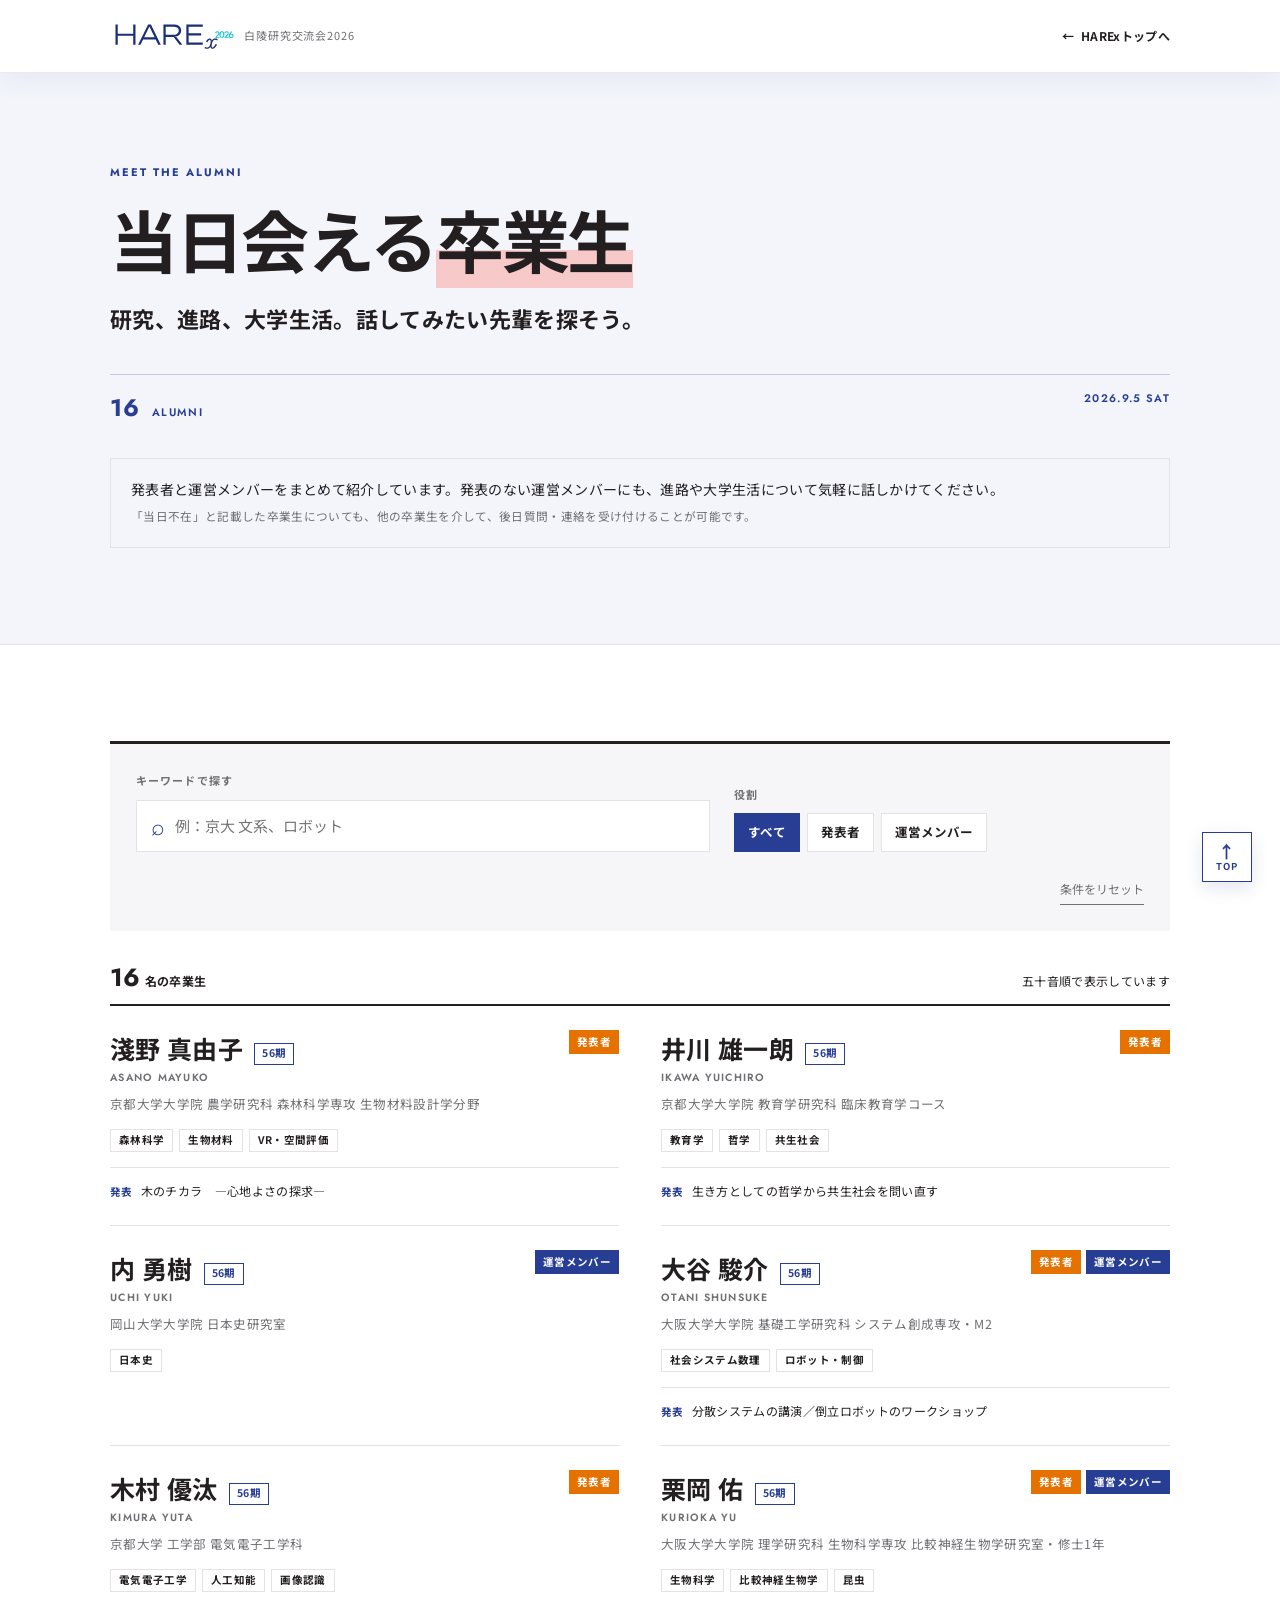
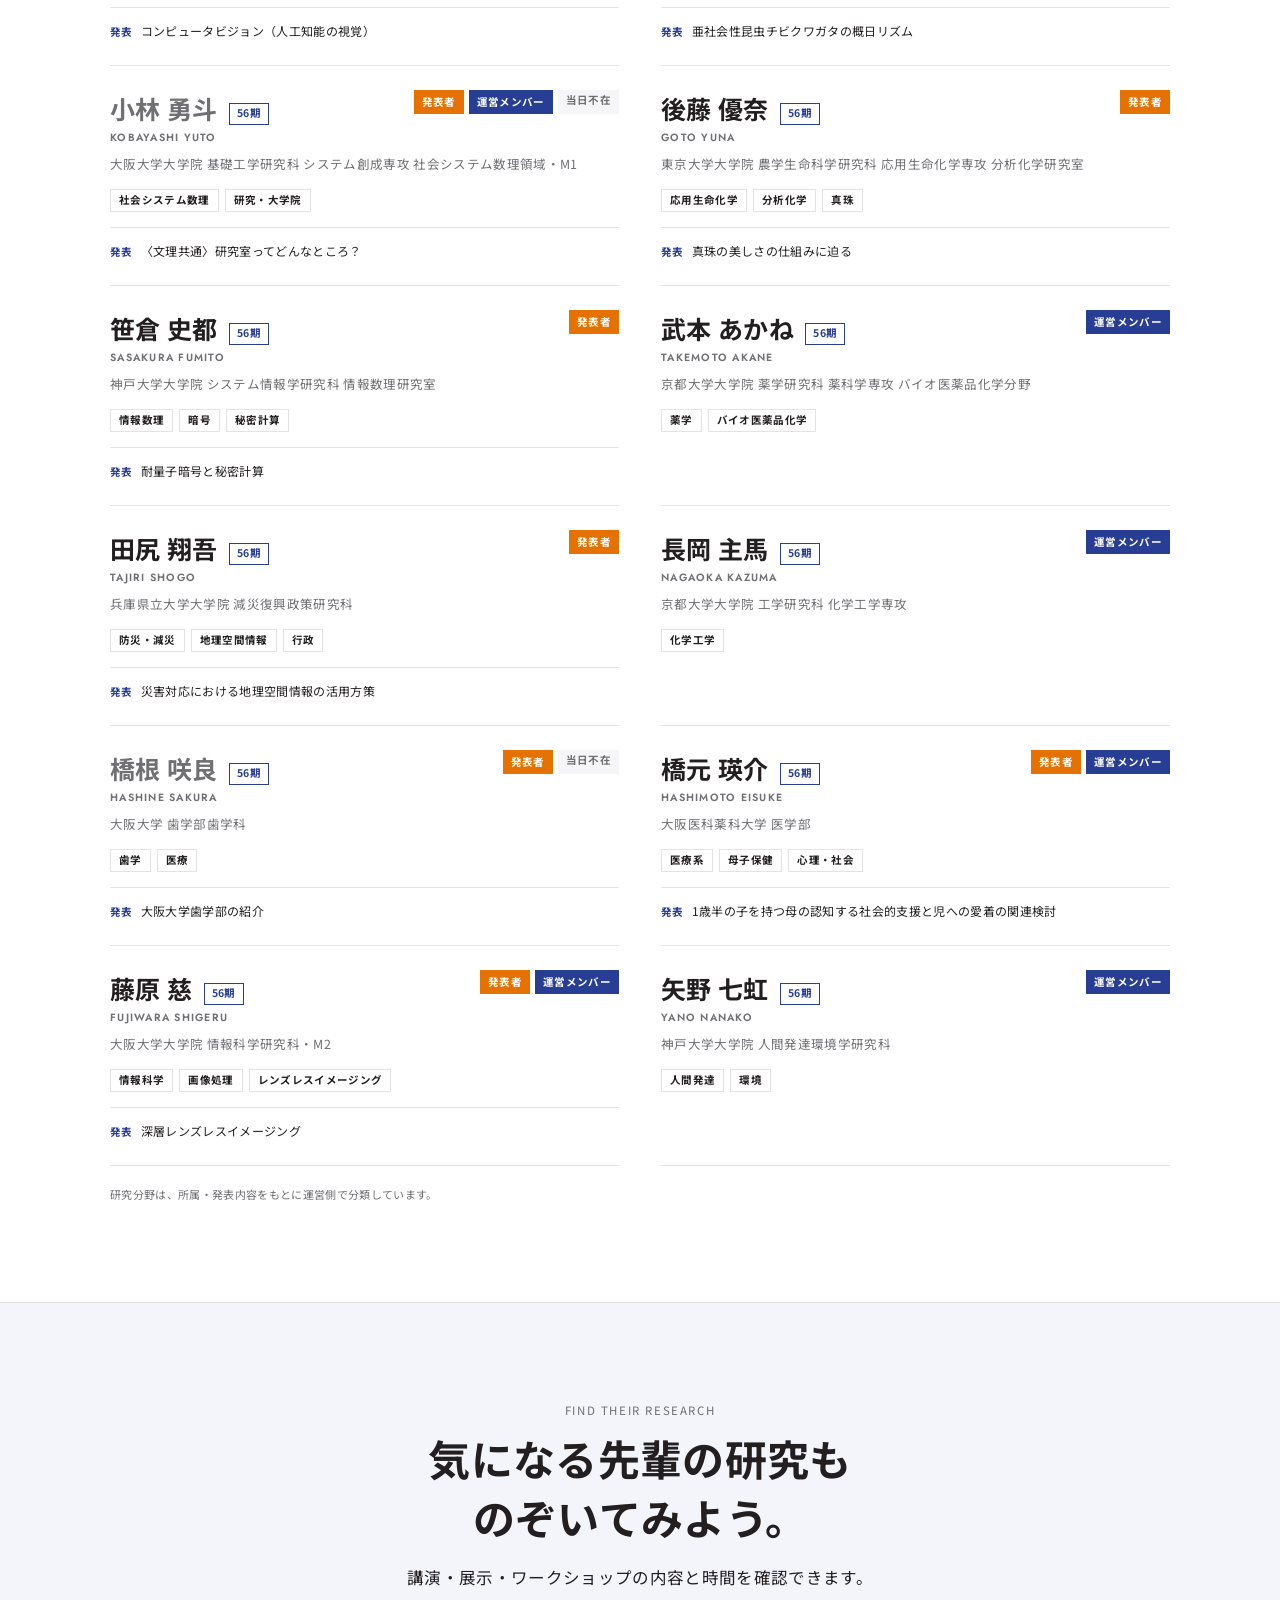
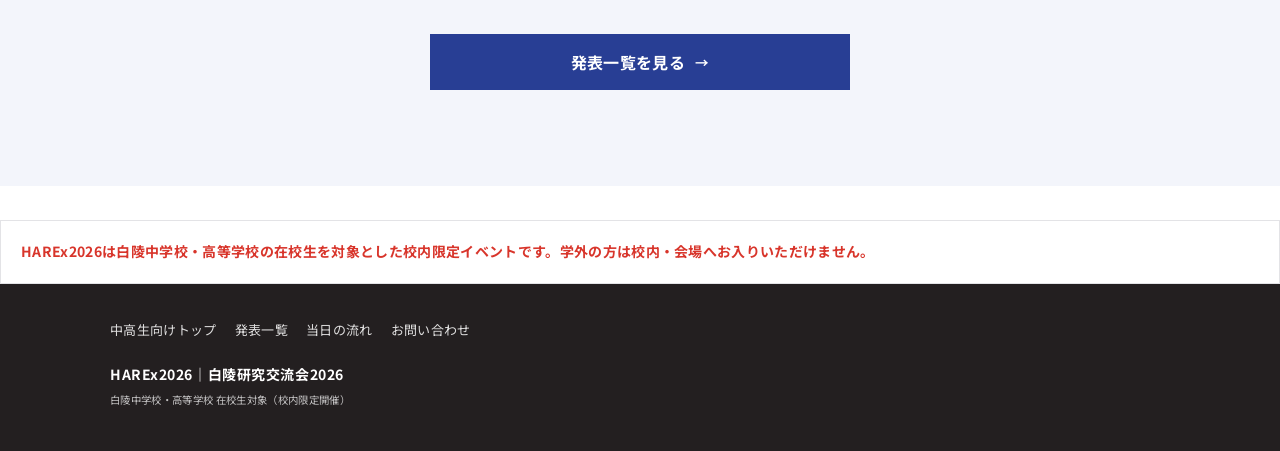
==== commit 5d493b21: "変更" ====
--- a/alumni.html
+++ b/alumni.html
@@ -98,12 +98,15 @@
                         <p class="member-presentation"><b>発表</b>生き方としての哲学から共生社会を問い直す</p>
                     </article>
                     <article class="member-card alumni-card" data-sort="うちゆうき" data-role="運営メンバー"
-                        data-search="内 勇樹 うち ゆうき 運営メンバー 岡山大学 大学院 進路 大学生活 相談">
+                        data-search="内 勇樹 うち ゆうき 運営メンバー 岡山大学 大学院 日本史 研究室 歴史 人文 進路 大学生活 相談">
                         <div class="member-head">
                             <h2>内 勇樹 <span class="cohort-tag">56期</span><span class="member-roman" lang="en">UCHI YUKI</span></h2>
                             <div class="role-tags"><span class="role-tag organizer">運営メンバー</span></div>
                         </div>
-                        <p class="member-affiliation">岡山大学大学院</p>
+                        <p class="member-affiliation">岡山大学大学院 日本史研究室</p>
+                        <ul class="member-fields" aria-label="研究分野">
+                            <li>日本史</li>
+                        </ul>
                     </article>
                     <article class="member-card alumni-card" data-sort="おおたにしゅんすけ" data-role="発表者 運営メンバー"
                         data-search="大谷 駿介 おおたに しゅんすけ 発表者 運営メンバー 大阪大学 阪大 大学院 基礎工学研究科 システム創成専攻 M2 社会システム数理 ロボット 制御 分散システム AI 数学 情報 工学 理系 ものづくり">
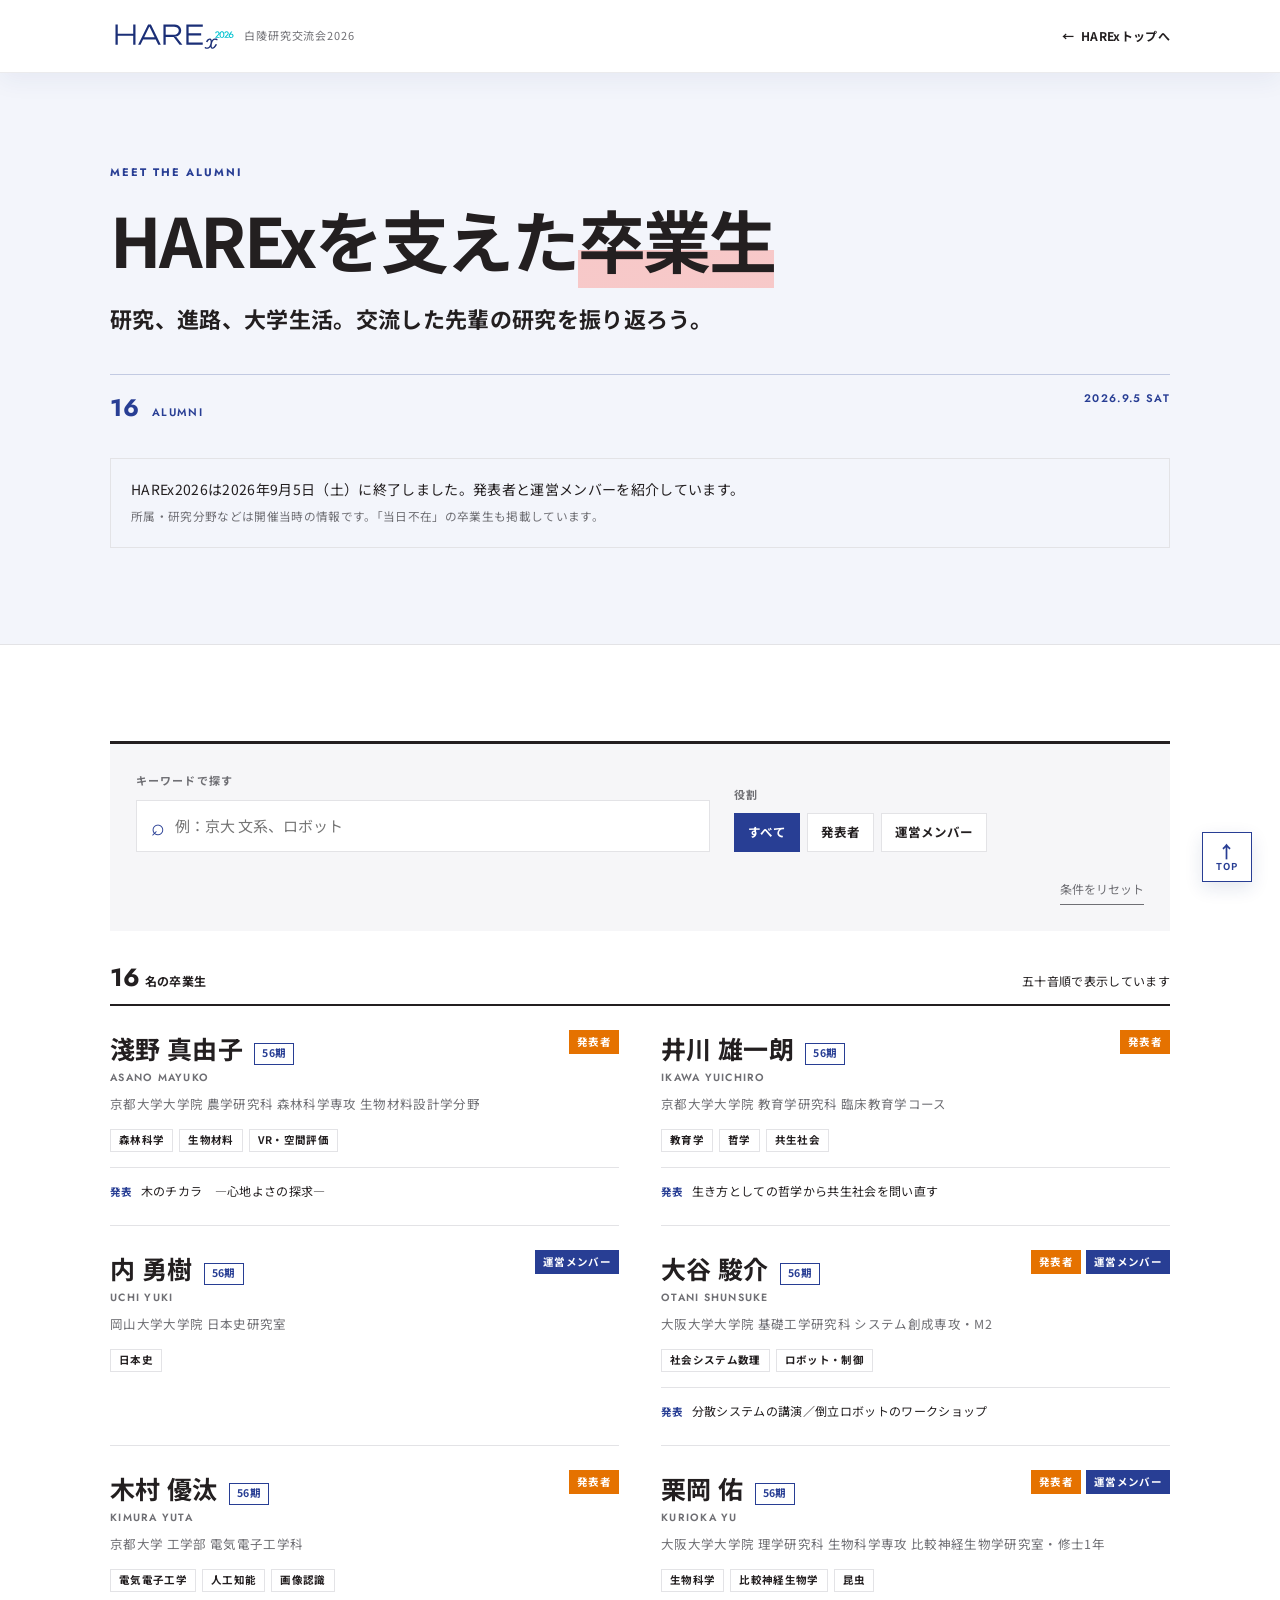
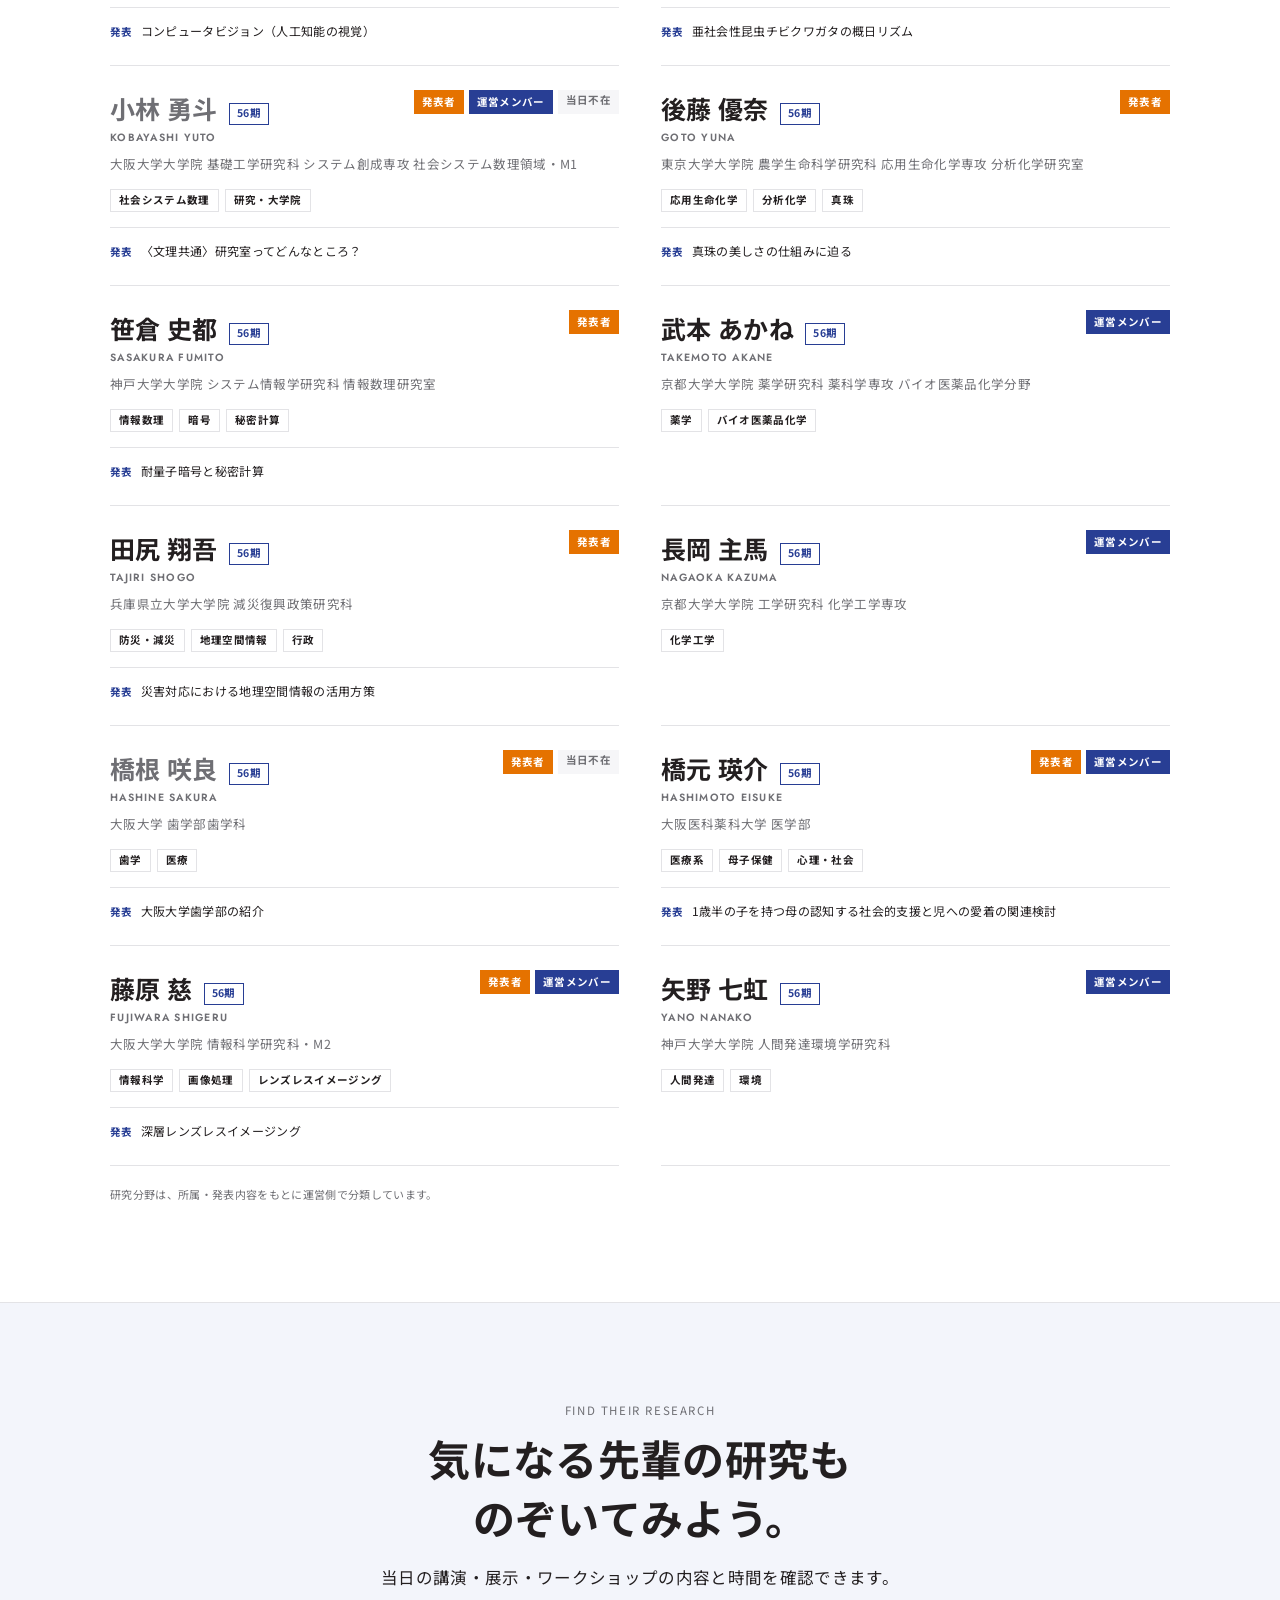
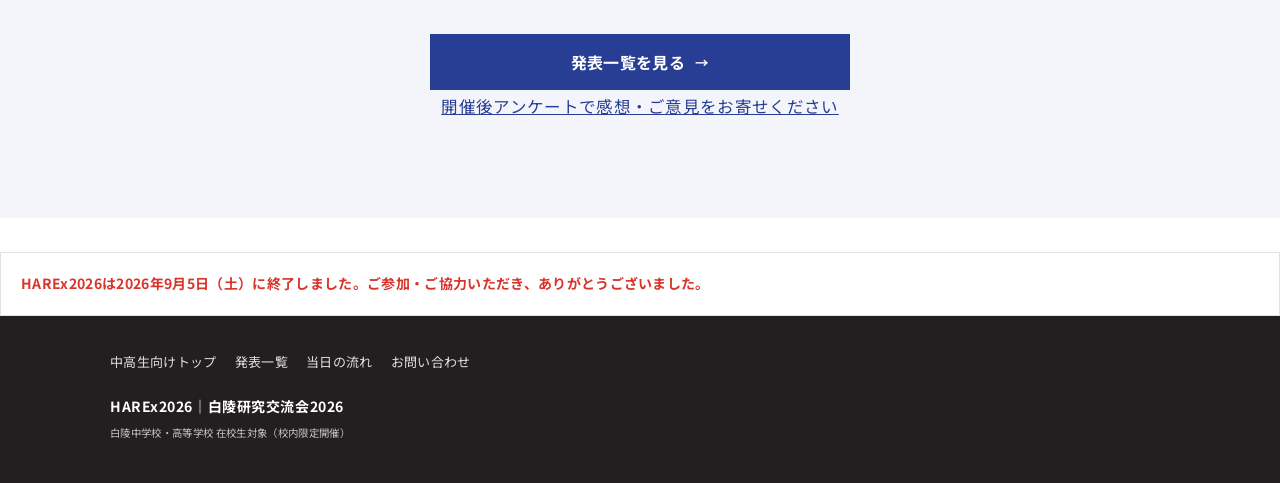
==== commit 1455de85: "開催後ver" ====
--- a/alumni.html
+++ b/alumni.html
@@ -5,8 +5,8 @@
     <meta charset="utf-8">
     <meta name="viewport" content="width=device-width,initial-scale=1,viewport-fit=cover">
     <meta name="theme-color" content="#ffffff">
-    <title>当日会える卒業生｜HAREx2026</title>
-    <meta name="description" content="HAREx2026に参加する白陵卒業生の一覧。大学、研究分野、発表や運営への参加から、話してみたい先輩を探せます。">
+    <title>卒業生一覧｜HAREx2026</title>
+    <meta name="description" content="HAREx2026の発表者・運営メンバーを紹介。掲載内容は開催当時の情報です。">
     <link rel="preconnect" href="https://fonts.googleapis.com">
     <link rel="preconnect" href="https://fonts.gstatic.com" crossorigin>
     <link href="https://fonts.googleapis.com/css2?family=Noto+Sans+JP:wght@400;500;700&display=swap" rel="stylesheet">
@@ -29,12 +29,12 @@
         <section class="listing-hero alumni-hero">
             <div class="wrap">
                 <p class="eyebrow">MEET THE ALUMNI</p>
-                <h1>当日会える<span class="mark">卒業生</span></h1>
-                <p class="lead">研究、進路、大学生活。<br class="mobile-break">話してみたい先輩を探そう。</p>
+                <h1>HARExを支えた<span class="mark">卒業生</span></h1>
+                <p class="lead">研究、進路、大学生活。<br class="mobile-break">交流した先輩の研究を振り返ろう。</p>
                 <div class="listing-summary"><span><b id="result-count">16</b> ALUMNI</span><span>2026.9.5 SAT</span>
                 </div>
                 <p class="notice">
-                    発表者と運営メンバーをまとめて紹介しています。発表のない運営メンバーにも、進路や大学生活について気軽に話しかけてください。<br><small>「当日不在」と記載した卒業生についても、他の卒業生を介して、後日質問・連絡を受け付けることが可能です。</small>
+                    HAREx2026は2026年9月5日（土）に終了しました。発表者と運営メンバーを紹介しています。<br><small>所属・研究分野などは開催当時の情報です。「当日不在」の卒業生も掲載しています。</small>
                 </p>
             </div>
         </section>
@@ -300,13 +300,14 @@
             <div class="wrap">
                 <p class="num">FIND THEIR RESEARCH</p>
                 <h2>気になる先輩の研究も<br>のぞいてみよう。</h2>
-                <p>講演・展示・ワークショップの内容と時間を確認できます。</p>
+                <p>当日の講演・展示・ワークショップの内容と時間を確認できます。</p>
                 <a class="btn" href="presentations.html">発表一覧を見る<span class="arw" aria-hidden="true">→</span></a>
+                <p><a href="index.html#survey">開催後アンケートで感想・ご意見をお寄せください</a></p>
             </div>
         </section>
     </main>
 
-    <p class="notice"><b>HAREx2026は白陵中学校・高等学校の在校生を対象とした校内限定イベントです。学外の方は校内・会場へお入りいただけません。</b></p>
+    <p class="notice"><b>HAREx2026は2026年9月5日（土）に終了しました。ご参加・ご協力いただき、ありがとうございました。</b></p>
     <footer class="site">
         <div class="wrap">
             <div class="links"><a href="index.html">中高生向けトップ</a><a href="presentations.html">発表一覧</a><a
--- a/assets/style.css
+++ b/assets/style.css
@@ -2821,3 +2821,38 @@
         font-size: 21px;
     }
 }
+
+/* Event completion notice below the original hero. */
+.event-completion {
+    margin: 0 0 40px;
+    padding: clamp(20px, 4vw, 36px);
+    border: 2px solid #c62828;
+    border-radius: 4px;
+    background: #fffafa;
+}
+
+.event-completion-title {
+    margin: 0;
+    color: #a51d1d;
+    font-size: clamp(17px, 2.5vw, 22px);
+    font-weight: 700;
+    line-height: 1.8;
+}
+
+.event-completion .btn {
+    margin-top: 12px;
+}
+
+.survey-panel p + p {
+    margin-top: 1em;
+}
+
+.student-mv .event-status {
+    display: inline-block;
+    padding: 10px 18px;
+    border: 1px solid #000;
+    border-radius: 4px;
+    font-size: clamp(14px, 2.5vw, 20px);
+    font-weight: 700;
+    line-height: 1.6;
+}
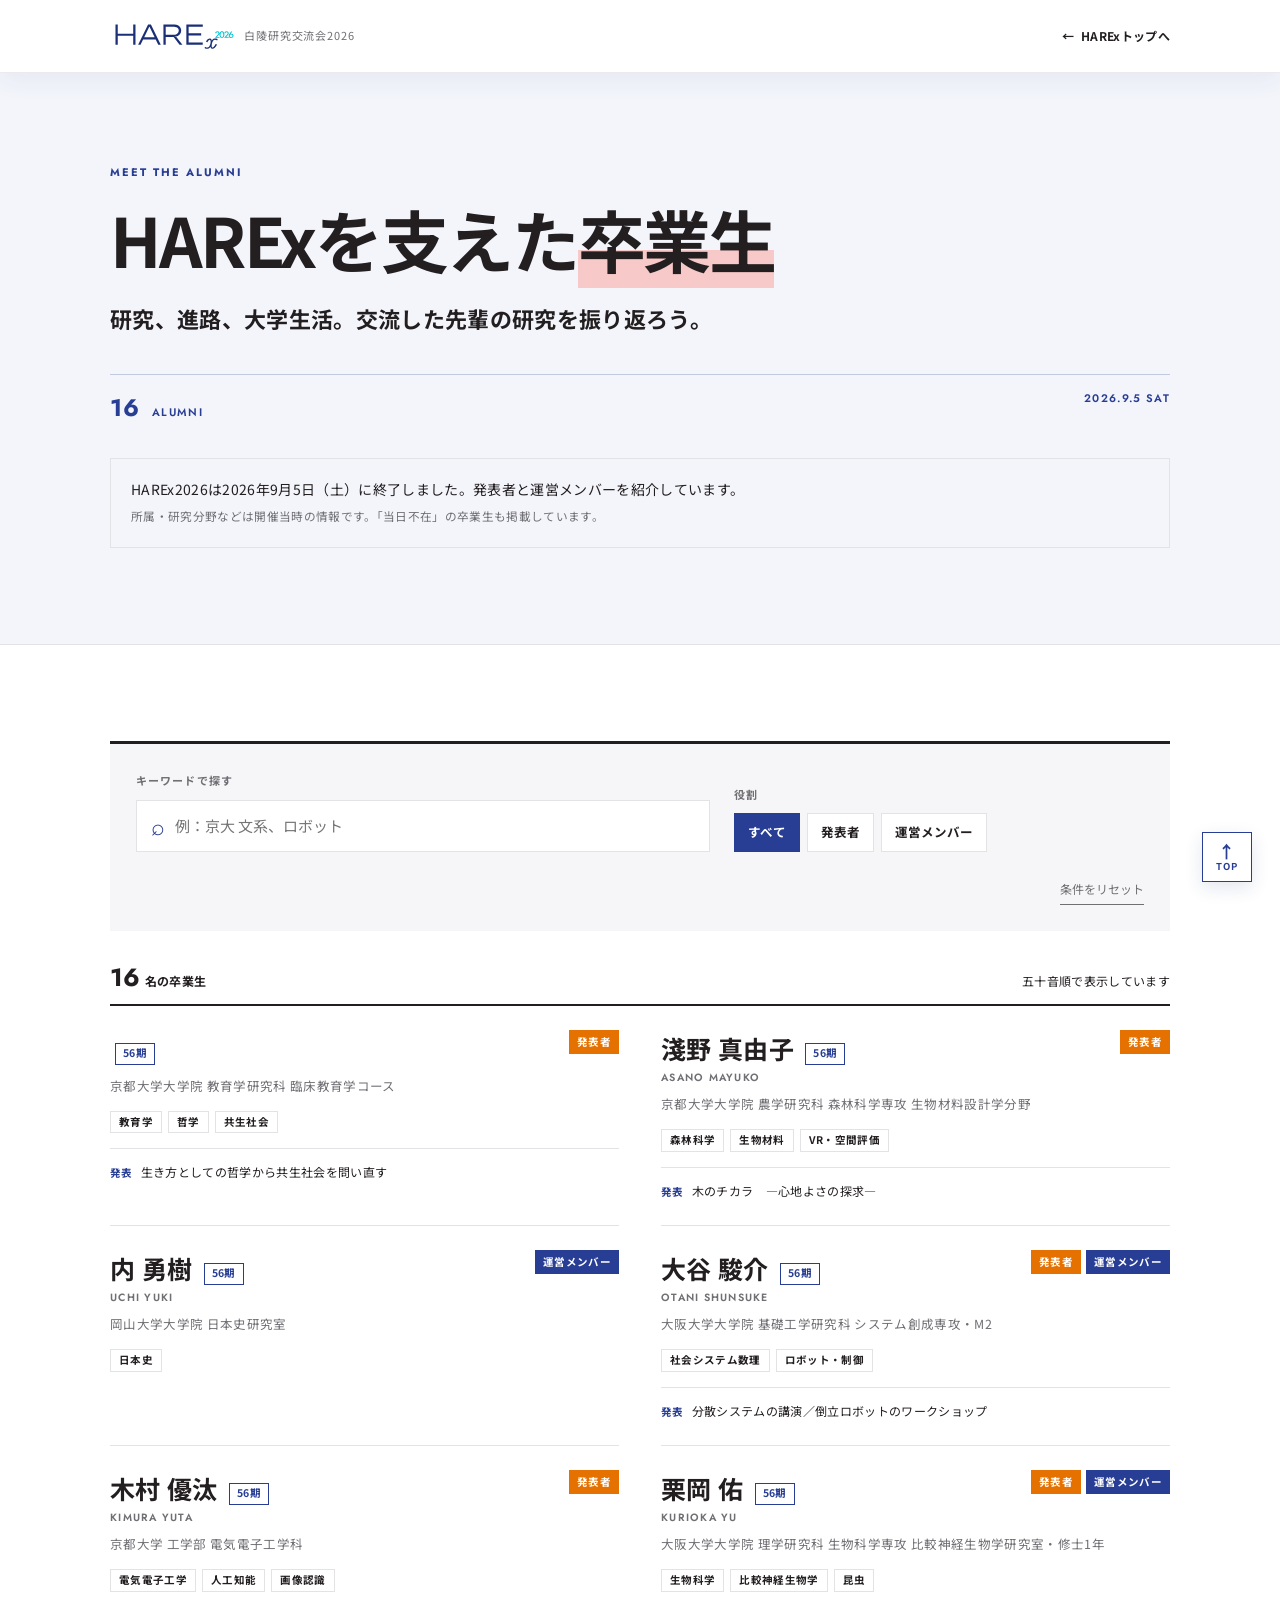
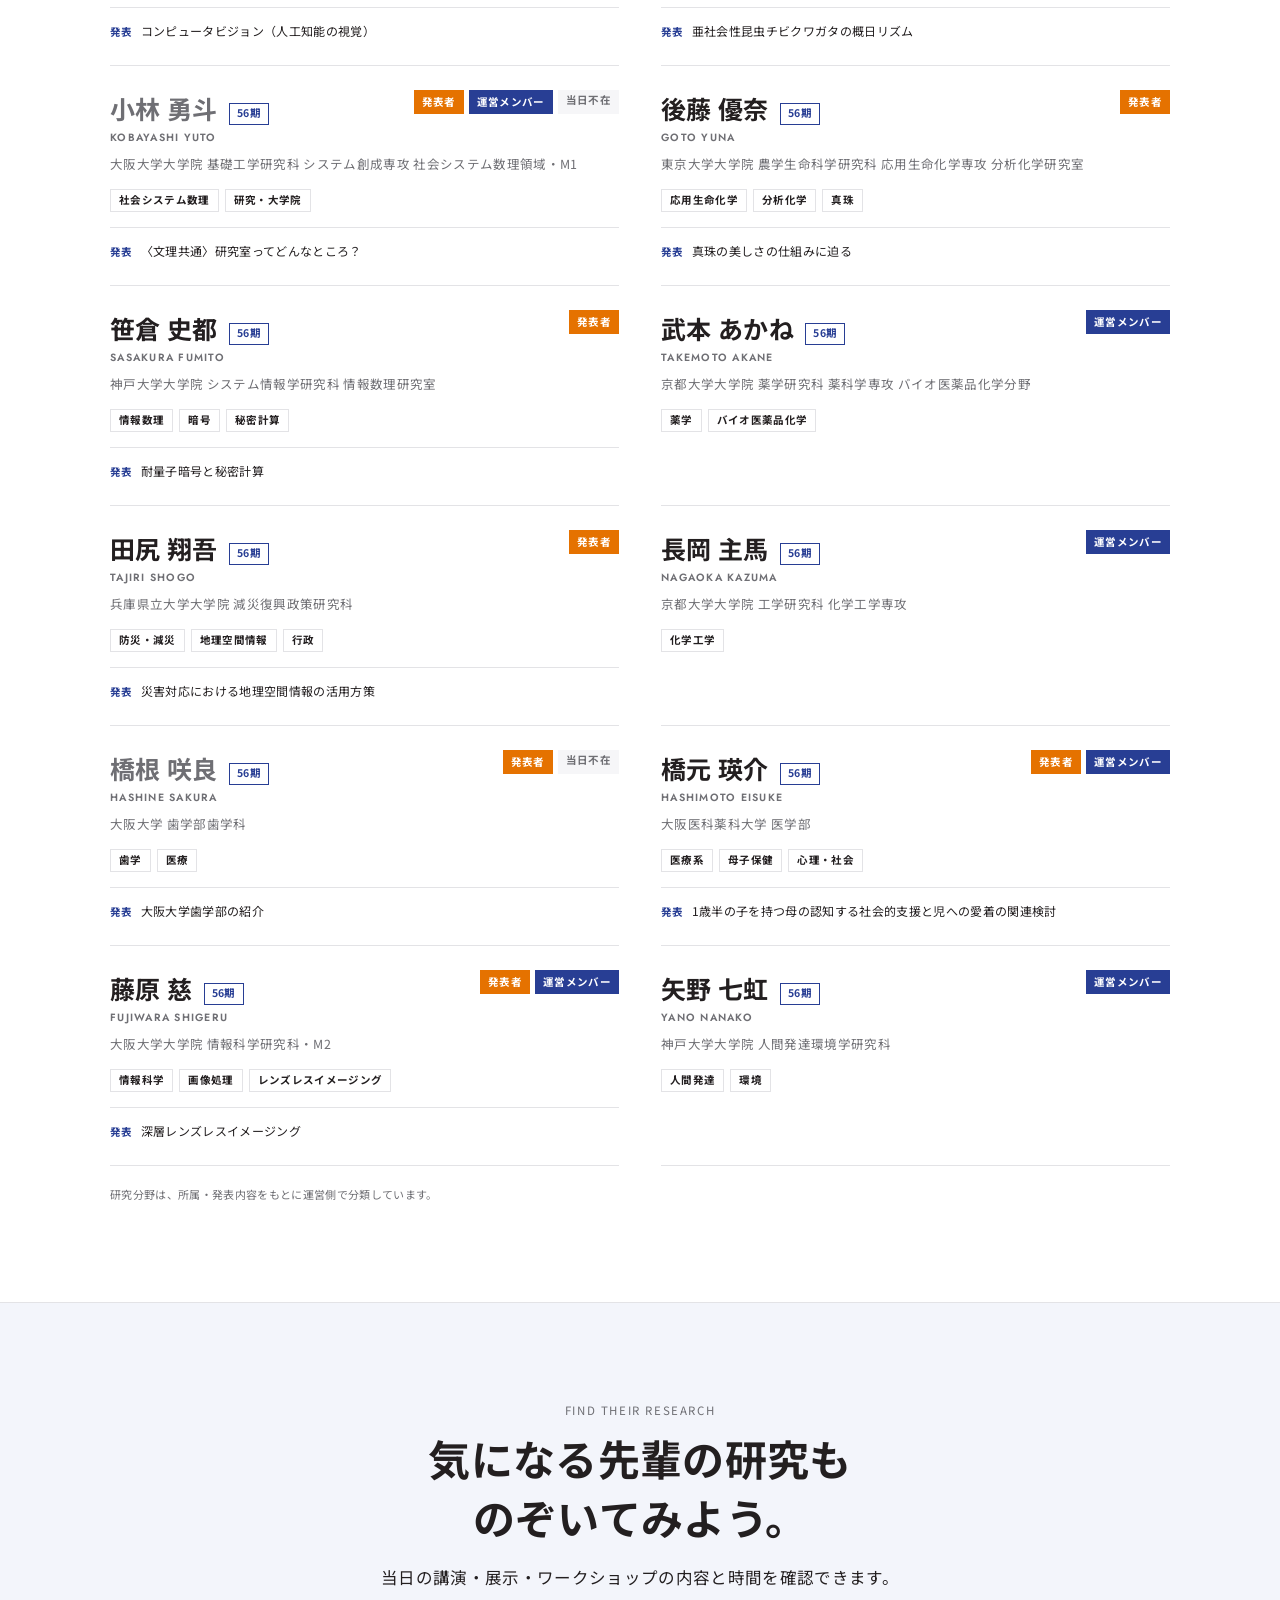
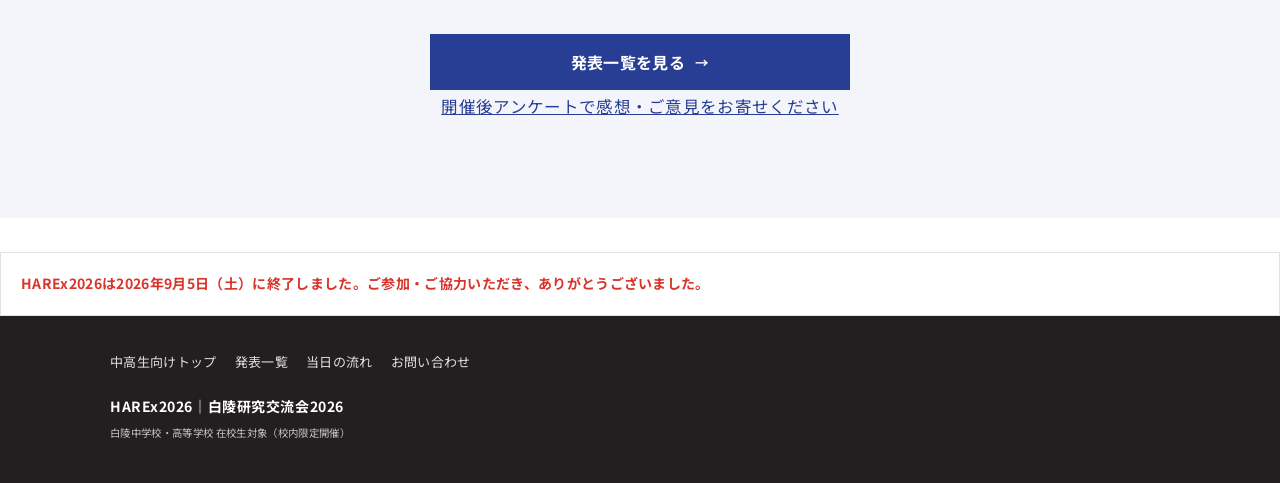
==== commit 8d9967a0: "修正" ====
--- a/alumni.html
+++ b/alumni.html
@@ -83,10 +83,10 @@
                         </ul>
                         <p class="member-presentation"><b>発表</b>木のチカラ　―心地よさの探求―</p>
                     </article>
-                    <article class="member-card alumni-card" data-sort="いがわゆういちろう" data-role="発表者"
-                        data-search="井川 雄一朗 いがわ ゆういちろう 発表者 京都大学 京大 大学院 教育学研究科 臨床教育学 哲学 共生社会 教育 倫理 思想 心理 多様性 文系 人文 社会">
-                        <div class="member-head">
-                            <h2>井川 雄一朗 <span class="cohort-tag">56期</span><span class="member-roman" lang="en">IKAWA YUICHIRO</span></h2>
+                    <article class="member-card alumni-card" data-sort="04" data-role="発表者"
+                        data-search="発表者 京都大学 京大 大学院 教育学研究科 臨床教育学 哲学 共生社会 教育 倫理 思想 心理 多様性 文系 人文 社会">
+                        <div class="member-head">
+                            <h2><span class="cohort-tag">56期</span></h2>
                             <div class="role-tags"><span class="role-tag presenter">発表者</span></div>
                         </div>
                         <p class="member-affiliation">京都大学大学院 教育学研究科 臨床教育学コース</p>
--- a/assets/style.css
+++ b/assets/style.css
@@ -2856,3 +2856,23 @@
     font-weight: 700;
     line-height: 1.6;
 }
+
+.survey-message {
+    max-width: 48rem;
+    margin-bottom: clamp(28px, 4vw, 44px);
+    color: #fff;
+    font-size: clamp(15px, 1.4vw, 17px);
+    line-height: 2;
+}
+
+.survey-message p {
+    margin: 0 0 1.25em;
+}
+
+.survey-message p:last-child {
+    margin-bottom: 0;
+}
+
+.survey-panel .btn {
+    margin-top: 0;
+}
